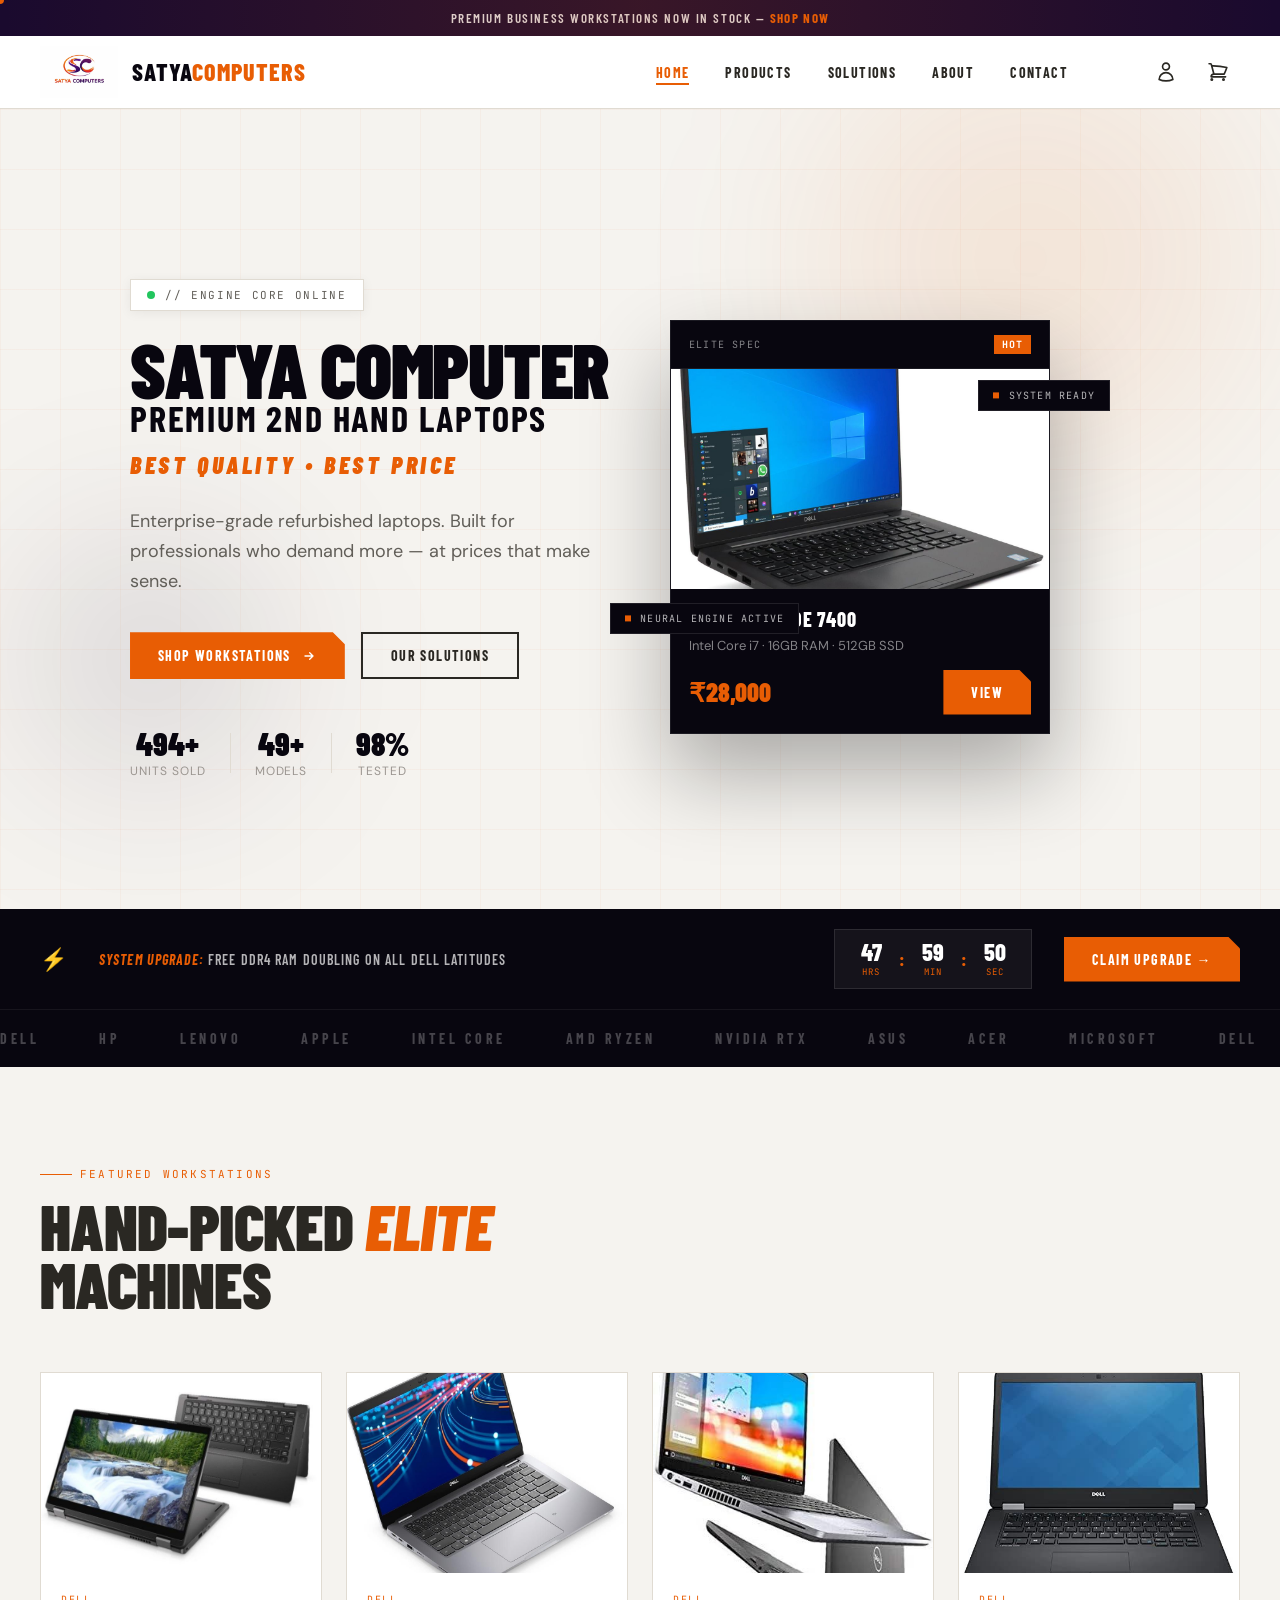
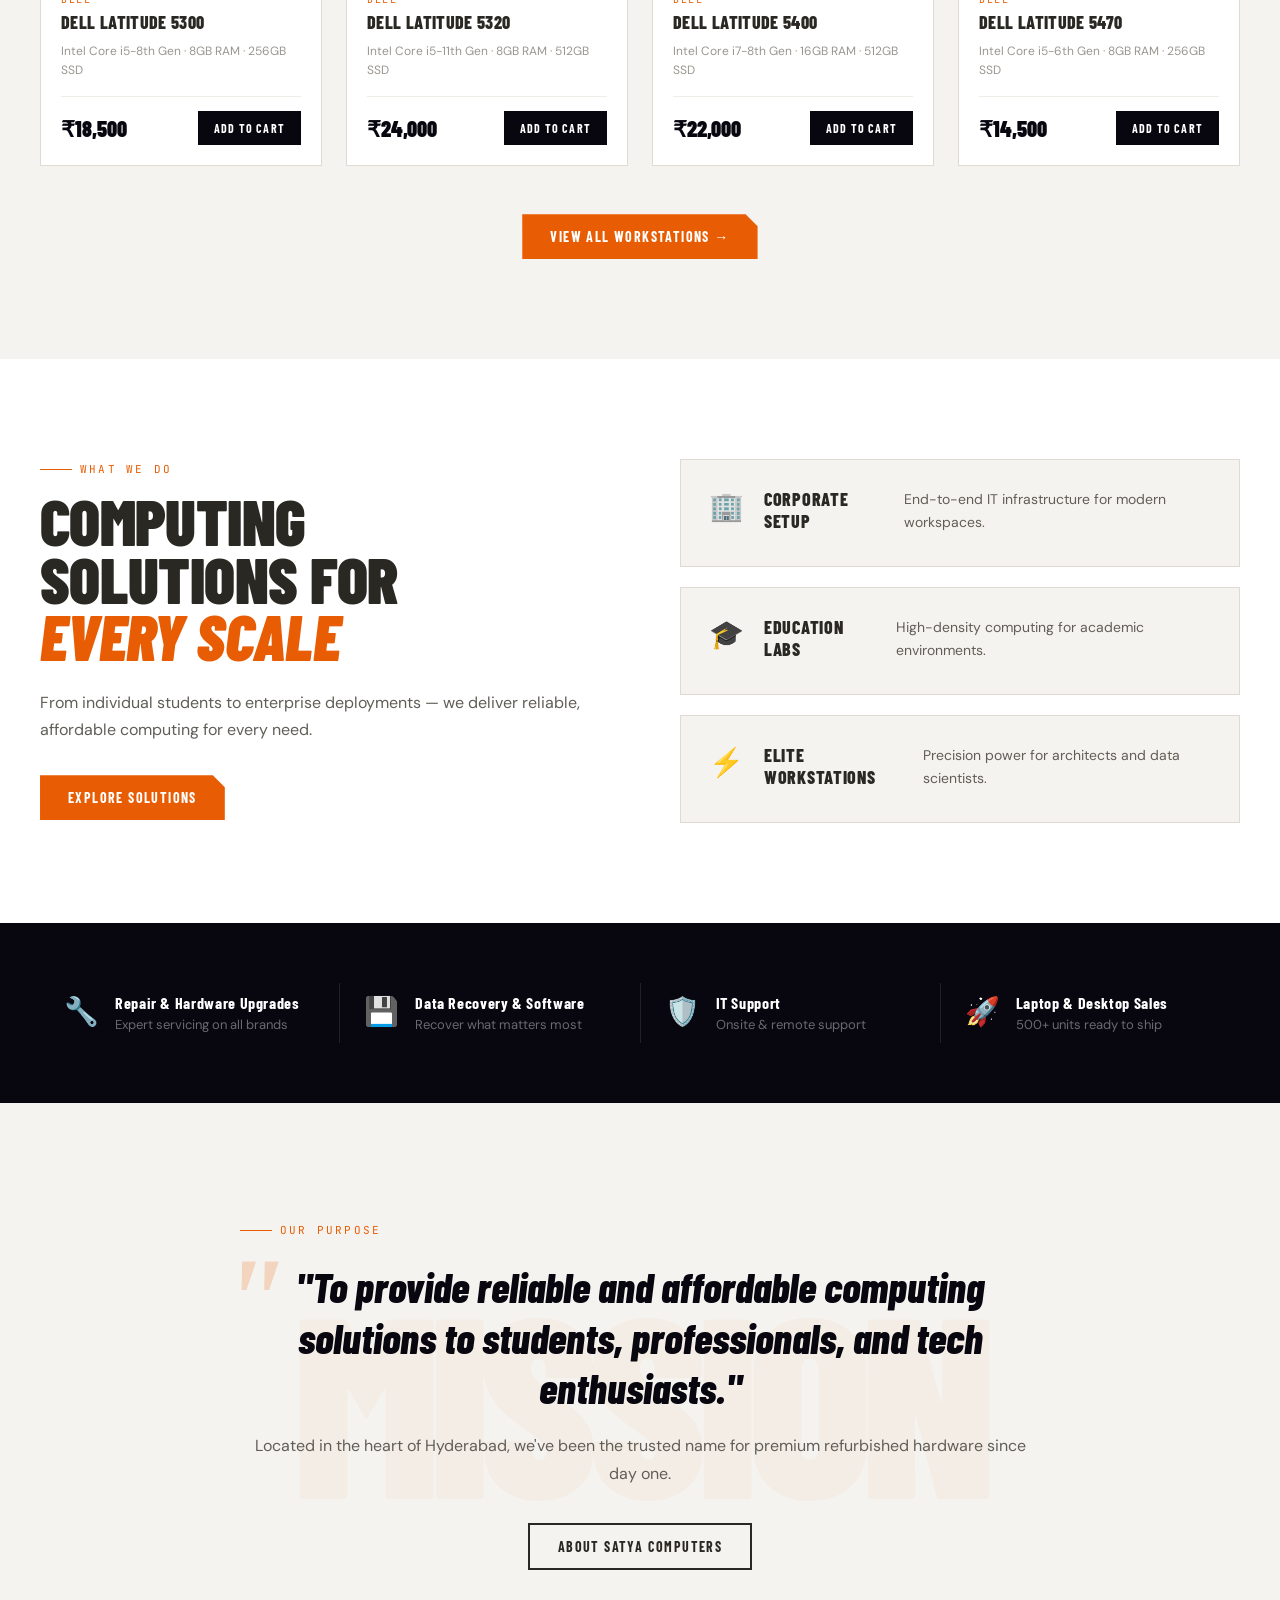
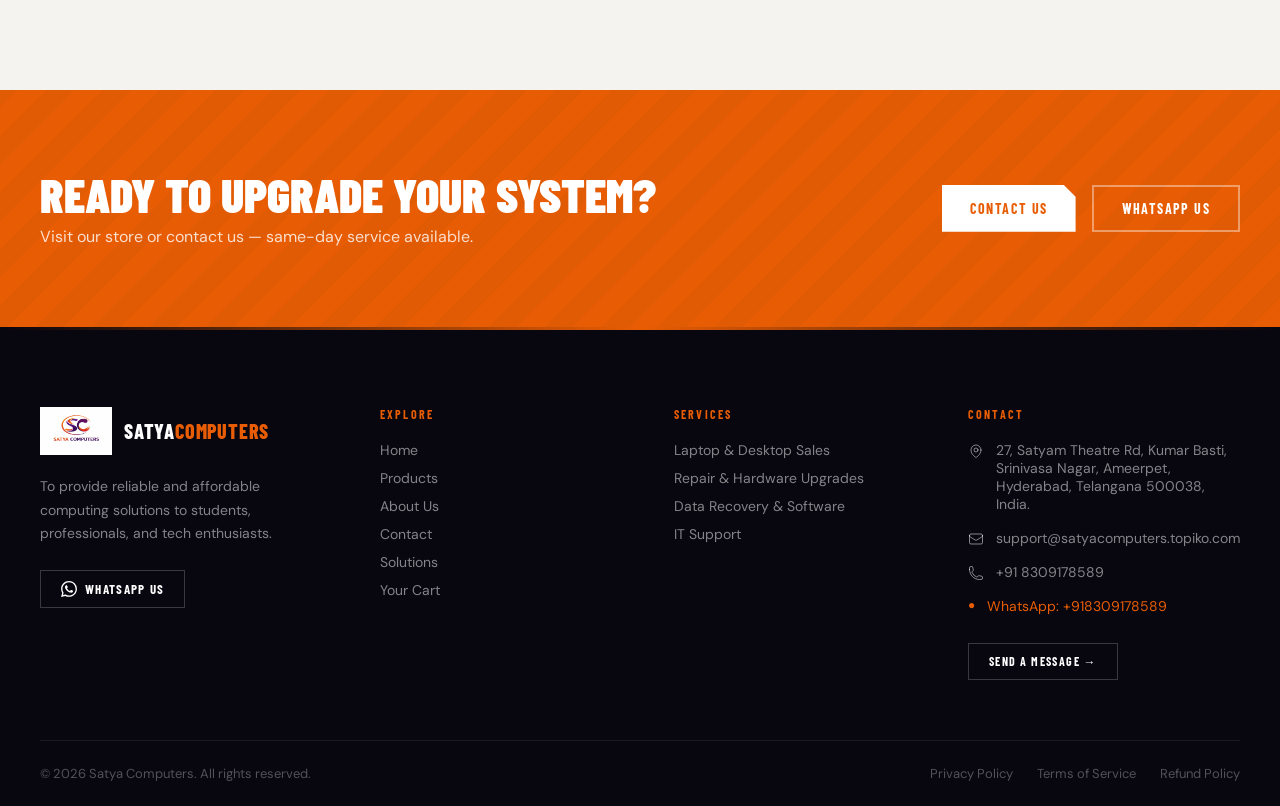
==== index.html @ d4e20ae6 "first commit" ====
<!DOCTYPE html>
<html lang="en">

<head>
  <meta charset="UTF-8" />
  <meta name="viewport" content="width=device-width, initial-scale=1.0" />
  <title>Satya Computer — Premium 2nd Hand Laptops</title>
  <meta name="description"
    content="Satya Computers — Premium refurbished laptops & workstations in Hyderabad. Dell, HP, Lenovo, MacBook at unbeatable prices." />
  <link rel="stylesheet" href="style.css" />
  <link rel="stylesheet" href="home.css" />
</head>

<body>
  <!-- Custom Cursor -->
  <div class="cursor-dot" id="cursorDot"></div>
  <div class="cursor-ring" id="cursorRing"></div>

  <!-- Progress Bar -->
  <div class="progress-bar" id="progressBar"></div>

  <!-- Announcement Bar -->
  <div class="announcement-bar">
    <p>PREMIUM BUSINESS WORKSTATIONS NOW IN STOCK — <a href="products.html">SHOP NOW</a></p>
  </div>

  <!-- Header -->
  <header class="site-header" id="siteHeader">
    <div class="header-inner">
      <a href="index.html" class="site-logo">
        <img src="images/logo.jpg" alt="Satya Computers Logo" />
        <div class="logo-text"><span>SATYA</span><span>COMPUTERS</span></div>
      </a>
      <nav class="site-nav" id="siteNav">
        <a href="index.html" class="nav-link active">Home</a>
        <a href="products.html" class="nav-link">Products</a>
        <a href="solutions.html" class="nav-link">Solutions</a>
        <a href="about.html" class="nav-link">About</a>
        <a href="contact.html" class="nav-link">Contact</a>
      </nav>
      <div class="header-actions">
        <button class="icon-btn" title="Account">
          <svg xmlns="http://www.w3.org/2000/svg" fill="none" viewBox="0 0 24 24" stroke="currentColor">
            <path stroke-linecap="round" stroke-linejoin="round"
              d="M15.75 6a3.75 3.75 0 11-7.5 0 3.75 3.75 0 017.5 0zM4.501 20.118a7.5 7.5 0 0114.998 0A17.933 17.933 0 0112 21.75c-2.676 0-5.216-.584-7.499-1.632z" />
          </svg>
        </button>
        <a href="cart.html" class="icon-btn" title="Cart">
          <svg xmlns="http://www.w3.org/2000/svg" fill="none" viewBox="0 0 24 24" stroke="currentColor">
            <path stroke-linecap="round" stroke-linejoin="round"
              d="M2.25 3h1.386c.51 0 .955.343 1.087.835l.383 1.437M7.5 14.25a3 3 0 00-3 3h15.75m-12.75-3h11.218c1.121-2.3 2.1-4.684 2.924-7.138a60.114 60.114 0 00-16.536-1.84M7.5 14.25L5.106 5.272M6 20.25a.75.75 0 11-1.5 0 .75.75 0 011.5 0zm12.75 0a.75.75 0 11-1.5 0 .75.75 0 011.5 0z" />
          </svg>
          <span class="cart-count" id="cartCount">0</span>
        </a>
        <button class="menu-toggle" id="menuToggle" aria-label="Menu">
          <span></span><span></span><span></span>
        </button>
      </div>
    </div>
  </header>

  <!-- HERO SECTION -->
  <section class="hero" id="hero">
    <div class="hero-bg">
      <div class="hero-grid-lines"></div>
      <div class="hero-orb orb-1"></div>
      <div class="hero-orb orb-2"></div>
    </div>
    <div class="hero-inner">
      <div class="hero-left">
        <div class="hero-badge reveal">
          <span class="badge-dot"></span>
          <span>// ENGINE CORE ONLINE</span>
        </div>
        <h1 class="hero-title reveal d1">
          <span class="line-1" style="font-size: clamp(40px, 6vw, 84px);">SATYA COMPUTER</span>
          <span class="line-2"
            style="font-size: clamp(20px, 3vw, 36px); letter-spacing: 0.05em; display: block; margin-top: 0px; font-weight: 700;">PREMIUM
            2ND HAND LAPTOPS</span>
          <div class="hero-title-sub reveal d2" style="margin-top: 20px;">
            <span class="orange-word" style="font-size: clamp(16px, 2vw, 24px); letter-spacing: 0.15em;">BEST QUALITY •
              BEST PRICE</span>
          </div>
        </h1>
        <p class="hero-desc reveal d3">Enterprise-grade refurbished laptops. Built for professionals who demand more —
          at prices that make sense.</p>
        <div class="hero-cta reveal d4">
          <a href="products.html" class="btn-primary"><span>SHOP WORKSTATIONS</span><svg
              xmlns="http://www.w3.org/2000/svg" width="16" height="16" fill="none" viewBox="0 0 24 24"
              stroke="currentColor">
              <path stroke-linecap="round" stroke-linejoin="round" stroke-width="2" d="M13 7l5 5m0 0l-5 5m5-5H6" />
            </svg></a>
          <a href="solutions.html" class="btn-outline">OUR SOLUTIONS</a>
        </div>
        <div class="hero-stats reveal d5">
          <div class="stat"><span class="stat-num" data-target="500" data-suffix="+">0+</span><span
              class="stat-label">Units Sold</span></div>
          <div class="stat-divider"></div>
          <div class="stat"><span class="stat-num" data-target="50" data-suffix="+">0+</span><span
              class="stat-label">Models</span></div>
          <div class="stat-divider"></div>
          <div class="stat"><span class="stat-num" data-target="100" data-suffix="%">0%</span><span
              class="stat-label">Tested</span></div>
        </div>
      </div>
      <div class="hero-right reveal-right d2">
        <div class="hero-card-container">
          <div class="hero-card">
            <div class="hero-card-header">
              <span class="card-badge">ELITE SPEC</span>
              <span class="card-hot">HOT</span>
            </div>
            <div class="hero-card-img">
              <img src="images/DELL LATITUDE 7400.jpg" alt="Dell Latitude 7400"
                onerror="this.src='images/laptop1.png'" />
            </div>
            <div class="hero-card-body">
              <h3>DELL LATITUDE 7400</h3>
              <p>Intel Core i7 · 16GB RAM · 512GB SSD</p>
              <div class="hero-card-price">
                <span class="price">₹28,000</span>
                <a href="products.html" class="btn-primary"><span>VIEW</span></a>
              </div>
            </div>
          </div>
          <!-- Floating tags -->
          <div class="float-tag ft-1">
            <span>■</span> NEURAL ENGINE ACTIVE
          </div>
          <div class="float-tag ft-2">
            <span>■</span> SYSTEM READY
          </div>
        </div>
      </div>
    </div>
    <!-- Countdown bar -->
    <div class="hero-countdown">
      <div class="hero-countdown-inner">
        <div class="countdown-icon">⚡</div>
        <div class="countdown-text"><strong>SYSTEM UPGRADE:</strong> FREE DDR4 RAM DOUBLING ON ALL DELL LATITUDES</div>
        <div class="countdown-timer" id="countdown">
          <div class="timer-unit"><span id="ch">47</span><small>HRS</small></div>
          <span class="timer-sep">:</span>
          <div class="timer-unit"><span id="cm">59</span><small>MIN</small></div>
          <span class="timer-sep">:</span>
          <div class="timer-unit"><span id="cs">51</span><small>SEC</small></div>
        </div>
        <a href="products.html" class="btn-primary"><span>CLAIM UPGRADE →</span></a>
      </div>
    </div>
  </section>

  <!-- BRANDS BAR -->
  <div class="brands-bar">
    <div class="brands-track">
      <span>DELL</span><span>HP</span><span>LENOVO</span><span>APPLE</span><span>INTEL CORE</span><span>AMD
        RYZEN</span><span>NVIDIA RTX</span><span>ASUS</span><span>ACER</span><span>MICROSOFT</span>
      <!-- duplicate for infinite scroll -->
      <span>DELL</span><span>HP</span><span>LENOVO</span><span>APPLE</span><span>INTEL CORE</span><span>AMD
        RYZEN</span><span>NVIDIA RTX</span><span>ASUS</span><span>ACER</span><span>MICROSOFT</span>
    </div>
  </div>

  <!-- FEATURED PRODUCTS -->
  <section class="featured-products" id="products">
    <div class="section-inner">
      <div class="section-header reveal">
        <div class="page-hero-overline">Featured Workstations</div>
        <h2 class="section-title">HAND-PICKED <span>ELITE</span><br>MACHINES</h2>
      </div>
      <div class="products-grid" id="featuredGrid">
        <!-- JS populated -->
      </div>
      <div class="section-cta reveal">
        <a href="products.html" class="btn-primary"><span>VIEW ALL WORKSTATIONS →</span></a>
      </div>
    </div>
  </section>

  <!-- SOLUTIONS TEASER -->
  <section class="solutions-teaser">
    <div class="solutions-teaser-inner">
      <div class="sol-left reveal-left">
        <div class="page-hero-overline">What We Do</div>
        <h2 class="section-title">COMPUTING<br>SOLUTIONS FOR<br><span>EVERY SCALE</span></h2>
        <p style="font-size:16px;color:var(--gray-600);line-height:1.7;margin:24px 0 32px;">From individual students to
          enterprise deployments — we deliver reliable, affordable computing for every need.</p>
        <a href="solutions.html" class="btn-primary"><span>EXPLORE SOLUTIONS</span></a>
      </div>
      <div class="sol-right">
        <div class="sol-card reveal d1">
          <div class="sol-card-icon">🏢</div>
          <h3>CORPORATE SETUP</h3>
          <p>End-to-end IT infrastructure for modern workspaces.</p>
        </div>
        <div class="sol-card reveal d2">
          <div class="sol-card-icon">🎓</div>
          <h3>EDUCATION LABS</h3>
          <p>High-density computing for academic environments.</p>
        </div>
        <div class="sol-card reveal d3">
          <div class="sol-card-icon">⚡</div>
          <h3>ELITE WORKSTATIONS</h3>
          <p>Precision power for architects and data scientists.</p>
        </div>
      </div>
    </div>
  </section>

  <!-- SERVICES STRIP -->
  <section class="services-strip">
    <div class="services-strip-inner">
      <div class="service-item reveal d1">
        <div class="service-icon">🔧</div>
        <div>
          <h4>Repair & Hardware Upgrades</h4>
          <p>Expert servicing on all brands</p>
        </div>
      </div>
      <div class="service-divider"></div>
      <div class="service-item reveal d2">
        <div class="service-icon">💾</div>
        <div>
          <h4>Data Recovery & Software</h4>
          <p>Recover what matters most</p>
        </div>
      </div>
      <div class="service-divider"></div>
      <div class="service-item reveal d3">
        <div class="service-icon">🛡️</div>
        <div>
          <h4>IT Support</h4>
          <p>Onsite & remote support</p>
        </div>
      </div>
      <div class="service-divider"></div>
      <div class="service-item reveal d4">
        <div class="service-icon">🚀</div>
        <div>
          <h4>Laptop & Desktop Sales</h4>
          <p>500+ units ready to ship</p>
        </div>
      </div>
    </div>
  </section>

  <!-- MISSION SECTION -->
  <section class="mission-section" id="mission">
    <div class="mission-inner">
      <div class="mission-bg-text">MISSION</div>
      <div class="mission-content reveal">
        <div class="page-hero-overline">Our Purpose</div>
        <blockquote class="mission-quote">
          "To provide reliable and affordable computing solutions to students, professionals, and tech enthusiasts."
        </blockquote>
        <p class="mission-sub">Located in the heart of Hyderabad, we've been the trusted name for premium refurbished
          hardware since day one.</p>
        <a href="about.html" class="btn-outline">ABOUT SATYA COMPUTERS</a>
      </div>
    </div>
  </section>

  <!-- CONTACT STRIP -->
  <section class="contact-strip">
    <div class="contact-strip-inner">
      <div class="reveal">
        <h3>READY TO UPGRADE YOUR SYSTEM?</h3>
        <p>Visit our store or contact us — same-day service available.</p>
      </div>
      <div class="contact-buttons reveal d2">
        <a href="contact.html" class="btn-primary"><span>CONTACT US</span></a>
        <a href="https://wa.me/918309178589" target="_blank" class="btn-white-outline">WHATSAPP US</a>
      </div>
    </div>
  </section>

  <!-- FOOTER -->
  <footer class="site-footer">
    <div class="footer-grid">
      <div class="footer-brand">
        <div class="footer-logo">
          <img src="images/logo.jpg" alt="Satya Computers" />
          <div class="footer-logo-text"><span>SATYA</span><span>COMPUTERS</span></div>
        </div>
        <p class="footer-tagline">To provide reliable and affordable computing solutions to students, professionals, and
          tech enthusiasts.</p>
        <a href="https://wa.me/918309178589" target="_blank" class="footer-whatsapp">
          <svg viewBox="0 0 24 24" fill="currentColor">
            <path
              d="M17.472 14.382c-.297-.149-1.758-.867-2.03-.967-.273-.099-.471-.148-.67.15-.197.297-.767.966-.94 1.164-.173.199-.347.223-.644.075-.297-.15-1.255-.463-2.39-1.475-.883-.788-1.48-1.761-1.653-2.059-.173-.297-.018-.458.13-.606.134-.133.298-.347.446-.52.149-.174.198-.298.298-.497.099-.198.05-.371-.025-.52-.075-.149-.669-1.612-.916-2.207-.242-.579-.487-.5-.669-.51-.173-.008-.371-.01-.570-.01-.198 0-.52.074-.792.372-.272.297-1.04 1.016-1.04 2.479 0 1.462 1.065 2.875 1.213 3.074.149.198 2.096 3.2 5.077 4.487.709.306 1.262.489 1.694.625.712.227 1.36.195 1.871.118.571-.085 1.758-.719 2.006-1.413.248-.694.248-1.289.173-1.413-.074-.124-.272-.198-.57-.347m-5.421 7.403h-.004a9.87 9.87 0 01-5.031-1.378l-.361-.214-3.741.982.998-3.648-.235-.374a9.86 9.86 0 01-1.51-5.26c.001-5.45 4.436-9.884 9.888-9.884 2.64 0 5.122 1.03 6.988 2.898a9.825 9.825 0 012.893 6.994c-.003 5.45-4.437 9.884-9.885 9.884m8.413-18.297A11.815 11.815 0 0012.05 0C5.495 0 .16 5.335.157 11.892c0 2.096.547 4.142 1.588 5.945L.057 24l6.305-1.654a11.882 11.882 0 005.683 1.448h.005c6.554 0 11.89-5.335 11.893-11.893a11.821 11.821 0 00-3.48-8.413z" />
          </svg>
          WHATSAPP US
        </a>
      </div>
      <div class="footer-col">
        <h4>Explore</h4>
        <ul>
          <li><a href="index.html">Home</a></li>
          <li><a href="products.html">Products</a></li>
          <li><a href="about.html">About Us</a></li>
          <li><a href="contact.html">Contact</a></li>
          <li><a href="solutions.html">Solutions</a></li>
          <li><a href="cart.html">Your Cart</a></li>
        </ul>
      </div>
      <div class="footer-col">
        <h4>Services</h4>
        <ul>
          <li><a href="products.html">Laptop & Desktop Sales</a></li>
          <li><a href="contact.html">Repair & Hardware Upgrades</a></li>
          <li><a href="contact.html">Data Recovery & Software</a></li>
          <li><a href="contact.html">IT Support</a></li>
        </ul>
      </div>
      <div class="footer-col">
        <h4>Contact</h4>
        <div class="footer-contact-item">
          <svg xmlns="http://www.w3.org/2000/svg" fill="none" viewBox="0 0 24 24" stroke="currentColor">
            <path stroke-linecap="round" stroke-linejoin="round" stroke-width="1.5"
              d="M15 10.5a3 3 0 11-6 0 3 3 0 016 0z" />
            <path stroke-linecap="round" stroke-linejoin="round" stroke-width="1.5"
              d="M19.5 10.5c0 7.142-7.5 11.25-7.5 11.25S4.5 17.642 4.5 10.5a7.5 7.5 0 0115 0z" />
          </svg>
          <span>27, Satyam Theatre Rd, Kumar Basti, Srinivasa Nagar, Ameerpet, Hyderabad, Telangana 500038,
            India.</span>
        </div>
        <div class="footer-contact-item">
          <svg xmlns="http://www.w3.org/2000/svg" fill="none" viewBox="0 0 24 24" stroke="currentColor">
            <path stroke-linecap="round" stroke-linejoin="round" stroke-width="1.5"
              d="M21.75 6.75v10.5a2.25 2.25 0 01-2.25 2.25h-15a2.25 2.25 0 01-2.25-2.25V6.75m19.5 0A2.25 2.25 0 0019.5 4.5h-15a2.25 2.25 0 00-2.25 2.25m19.5 0v.243a2.25 2.25 0 01-1.07 1.916l-7.5 4.615a2.25 2.25 0 01-2.36 0L3.32 8.91a2.25 2.25 0 01-1.07-1.916V6.75" />
          </svg>
          <a href="mailto:support@satyacomputers.topiko.com">support@satyacomputers.topiko.com</a>
        </div>
        <div class="footer-contact-item">
          <svg xmlns="http://www.w3.org/2000/svg" fill="none" viewBox="0 0 24 24" stroke="currentColor">
            <path stroke-linecap="round" stroke-linejoin="round" stroke-width="1.5"
              d="M2.25 6.75c0 8.284 6.716 15 15 15h2.25a2.25 2.25 0 002.25-2.25v-1.372c0-.516-.351-.966-.852-1.091l-4.423-1.106c-.44-.11-.902.055-1.173.417l-.97 1.293c-.282.376-.769.542-1.21.38a12.035 12.035 0 01-7.143-7.143c-.162-.441.004-.928.38-1.21l1.293-.97c.363-.271.527-.734.417-1.173L6.963 3.102a1.125 1.125 0 00-1.091-.852H4.5A2.25 2.25 0 002.25 4.5v2.25z" />
          </svg>
          <a href="tel:+918309178589">+91 8309178589</a>
        </div>
        <div class="footer-contact-item">
          <span style="color:var(--orange);font-size:12px;">●</span>
          <a href="https://wa.me/918309178589" target="_blank" class="footer-whatsapp-link">WhatsApp: +918309178589</a>
        </div>
        <a href="contact.html" class="footer-msg-btn">SEND A MESSAGE →</a>
      </div>
    </div>
    <div class="footer-bottom">
      <p>© 2026 Satya Computers. All rights reserved.</p>
      <div class="footer-bottom-links">
        <a href="#">Privacy Policy</a>
        <a href="#">Terms of Service</a>
        <a href="#">Refund Policy</a>
      </div>
    </div>
  </footer>

  <div class="toast" id="toast"></div>

  <script src="main.js"></script>
  <script src="home.js"></script>
</body>

</html>
---- style.css ----
/* ============================================================
   SATYA COMPUTERS — Global Design System
   ============================================================ */

@import url('https://fonts.googleapis.com/css2?family=Barlow+Condensed:ital,wght@0,400;0,600;0,700;0,800;0,900;1,700;1,800;1,900&family=DM+Sans:wght@300;400;500;600&family=JetBrains+Mono:wght@400;500&display=swap');

/* ── Variables ─────────────────────────────────────────────── */
:root {
  --orange: #E85D04;
  --orange-light: #FF6B1A;
  --orange-dark: #C44B00;
  --purple-deep: #1a0a2e;
  --purple-mid: #2d1b4e;
  --navy: #0f0a1e;
  --black: #08060f;
  --white: #FFFFFF;
  --off-white: #F5F3EF;
  --gray-100: #f0ede8;
  --gray-200: #e0dbd2;
  --gray-400: #9a9590;
  --gray-600: #615e58;
  --gray-800: #2a2823;
  --font-display: 'Barlow Condensed', sans-serif;
  --font-body: 'DM Sans', sans-serif;
  --font-mono: 'JetBrains Mono', monospace;
  --transition: 0.3s cubic-bezier(0.4, 0, 0.2, 1);
  --shadow-orange: 0 0 30px rgba(232, 93, 4, 0.3);
  --shadow-card: 0 8px 40px rgba(0, 0, 0, 0.12);
  --radius: 2px;
}

/* ── Reset ─────────────────────────────────────────────────── */
*, *::before, *::after { box-sizing: border-box; margin: 0; padding: 0; }
html { scroll-behavior: smooth; }
body {
  font-family: var(--font-body);
  background: var(--off-white);
  color: var(--gray-800);
  overflow-x: hidden;
  cursor: none;
}
a { text-decoration: none; color: inherit; }
img { display: block; max-width: 100%; }
ul { list-style: none; }

/* ── Custom Cursor ─────────────────────────────────────────── */
.cursor-dot {
  width: 8px; height: 8px;
  background: var(--orange);
  border-radius: 50%;
  position: fixed; top: 0; left: 0;
  pointer-events: none; z-index: 99999;
  transform: translate(-50%, -50%);
  transition: transform 0.1s ease;
}
.cursor-ring {
  width: 36px; height: 36px;
  border: 2px solid var(--orange);
  border-radius: 50%;
  position: fixed; top: 0; left: 0;
  pointer-events: none; z-index: 99998;
  transform: translate(-50%, -50%);
  transition: transform 0.15s ease, width 0.2s ease, height 0.2s ease, opacity 0.2s ease;
  opacity: 0.6;
}
body:hover .cursor-dot { opacity: 1; }
.cursor-ring.hovered { width: 56px; height: 56px; opacity: 0.3; }

/* ── Announcement Bar ──────────────────────────────────────── */
.announcement-bar {
  background: var(--purple-deep);
  padding: 10px 0;
  text-align: center;
  position: relative;
  overflow: hidden;
  z-index: 1000;
}
.announcement-bar::before {
  content: '';
  position: absolute; inset: 0;
  background: linear-gradient(90deg, transparent, rgba(232,93,4,0.15), transparent);
  animation: shimmer-bar 3s infinite;
}
@keyframes shimmer-bar {
  0% { transform: translateX(-100%); }
  100% { transform: translateX(100%); }
}
.announcement-bar p {
  font-family: var(--font-display);
  font-size: 13px;
  font-weight: 600;
  letter-spacing: 0.12em;
  color: rgba(255,255,255,0.85);
  text-transform: uppercase;
}
.announcement-bar a {
  color: var(--orange);
  font-weight: 700;
  letter-spacing: 0.1em;
  transition: var(--transition);
}
.announcement-bar a:hover { color: var(--orange-light); text-shadow: 0 0 12px rgba(232,93,4,0.6); }

/* ── Header / Navbar ───────────────────────────────────────── */
.site-header {
  background: var(--white);
  border-bottom: 1px solid var(--gray-200);
  position: sticky;
  top: 0;
  z-index: 900;
  transition: box-shadow var(--transition);
}
.site-header.scrolled {
  box-shadow: 0 4px 24px rgba(0,0,0,0.10);
}
.header-inner {
  max-width: 1400px;
  margin: 0 auto;
  padding: 0 40px;
  height: 72px;
  display: flex;
  align-items: center;
  gap: 40px;
}
.site-logo {
  display: flex;
  align-items: center;
  gap: 14px;
  flex-shrink: 0;
  transition: var(--transition);
}
.site-logo:hover { transform: scale(1.03); }
.site-logo img {
  height: 52px;
  width: auto;
  object-fit: contain;
}
.logo-text {
  font-family: var(--font-display);
  font-size: 24px;
  font-weight: 800;
  letter-spacing: 0.04em;
  line-height: 1;
}
.logo-text span:first-child { color: var(--black); }
.logo-text span:last-child { color: var(--orange); }

.site-nav {
  display: flex;
  align-items: center;
  gap: 4px;
  margin-left: auto;
}
.nav-link {
  font-family: var(--font-display);
  font-size: 14px;
  font-weight: 700;
  letter-spacing: 0.1em;
  text-transform: uppercase;
  color: var(--gray-800);
  padding: 8px 16px;
  border-radius: var(--radius);
  position: relative;
  transition: var(--transition);
}
.nav-link::after {
  content: '';
  position: absolute;
  bottom: 4px; left: 16px; right: 16px;
  height: 2px;
  background: var(--orange);
  transform: scaleX(0);
  transform-origin: left;
  transition: transform var(--transition);
}
.nav-link:hover { color: var(--black); }
.nav-link:hover::after,
.nav-link.active::after { transform: scaleX(1); }
.nav-link.active { color: var(--orange); }

.header-actions {
  display: flex;
  align-items: center;
  gap: 8px;
  margin-left: 20px;
}
.icon-btn {
  width: 44px; height: 44px;
  display: flex; align-items: center; justify-content: center;
  border: none; background: transparent;
  border-radius: var(--radius);
  cursor: pointer;
  color: var(--gray-800);
  transition: var(--transition);
  position: relative;
}
.icon-btn:hover { background: var(--gray-100); color: var(--orange); }
.icon-btn svg { width: 22px; height: 22px; stroke-width: 1.8; }
.cart-count {
  position: absolute;
  top: 6px; right: 6px;
  width: 18px; height: 18px;
  background: var(--orange);
  color: var(--white);
  border-radius: 50%;
  font-size: 10px;
  font-weight: 700;
  display: flex; align-items: center; justify-content: center;
  transform: scale(0);
  transition: transform 0.2s cubic-bezier(0.34, 1.56, 0.64, 1);
}
.cart-count.visible { transform: scale(1); }

/* Mobile menu toggle */
.menu-toggle {
  display: none;
  flex-direction: column;
  gap: 5px;
  background: none; border: none; cursor: pointer;
  padding: 8px;
}
.menu-toggle span {
  display: block; width: 24px; height: 2px;
  background: var(--gray-800);
  transition: var(--transition);
}
.menu-toggle.open span:nth-child(1) { transform: rotate(45deg) translate(5px, 5px); }
.menu-toggle.open span:nth-child(2) { opacity: 0; }
.menu-toggle.open span:nth-child(3) { transform: rotate(-45deg) translate(5px, -5px); }

/* ── Page Hero (shared) ────────────────────────────────────── */
.page-hero {
  padding: 80px 40px 60px;
  max-width: 1400px;
  margin: 0 auto;
  position: relative;
}
.page-hero-overline {
  font-family: var(--font-mono);
  font-size: 11px;
  letter-spacing: 0.2em;
  text-transform: uppercase;
  color: var(--orange);
  margin-bottom: 16px;
  display: flex;
  align-items: center;
  gap: 8px;
}
.page-hero-overline::before {
  content: '';
  width: 32px; height: 1px; background: var(--orange);
}
.page-hero-title {
  font-family: var(--font-display);
  font-size: clamp(60px, 8vw, 110px);
  font-weight: 900;
  line-height: 0.9;
  text-transform: uppercase;
  letter-spacing: -0.01em;
  margin-bottom: 24px;
}
.page-hero-title span { color: var(--orange); font-style: italic; }
.page-hero-line {
  width: 80px; height: 3px;
  background: linear-gradient(90deg, var(--orange), transparent);
  margin-bottom: 32px;
}
.page-hero-desc {
  font-size: 17px;
  line-height: 1.7;
  color: var(--gray-600);
  max-width: 600px;
}

/* ── Section Divider ───────────────────────────────────────── */
.section-divider {
  width: 100%; height: 1px;
  background: linear-gradient(90deg, transparent, var(--gray-200), transparent);
  margin: 0;
}

/* ── Orange CTA Button ─────────────────────────────────────── */
.btn-primary {
  display: inline-flex;
  align-items: center;
  gap: 10px;
  background: var(--orange);
  color: var(--white);
  font-family: var(--font-display);
  font-size: 14px;
  font-weight: 700;
  letter-spacing: 0.1em;
  text-transform: uppercase;
  padding: 14px 28px;
  border: none;
  cursor: pointer;
  transition: var(--transition);
  clip-path: polygon(0 0, calc(100% - 12px) 0, 100% 12px, 100% 100%, 0 100%);
  position: relative;
  overflow: hidden;
}
.btn-primary::before {
  content: '';
  position: absolute; inset: 0;
  background: var(--orange-light);
  transform: translateX(-100%);
  transition: transform var(--transition);
}
.btn-primary:hover::before { transform: translateX(0); }
.btn-primary span, .btn-primary svg { position: relative; z-index: 1; }

.btn-outline {
  display: inline-flex;
  align-items: center;
  gap: 10px;
  background: transparent;
  color: var(--gray-800);
  font-family: var(--font-display);
  font-size: 14px;
  font-weight: 700;
  letter-spacing: 0.1em;
  text-transform: uppercase;
  padding: 13px 28px;
  border: 2px solid var(--gray-800);
  cursor: pointer;
  transition: var(--transition);
}
.btn-outline:hover { background: var(--gray-800); color: var(--white); }

.btn-white-outline {
  display: inline-flex;
  align-items: center;
  gap: 10px;
  background: transparent;
  color: var(--white);
  font-family: var(--font-display);
  font-size: 14px;
  font-weight: 700;
  letter-spacing: 0.1em;
  text-transform: uppercase;
  padding: 13px 28px;
  border: 2px solid rgba(255,255,255,0.4);
  cursor: pointer;
  transition: var(--transition);
}
.btn-white-outline:hover { border-color: var(--white); background: rgba(255,255,255,0.1); }

/* ── Footer ────────────────────────────────────────────────── */
.site-footer {
  background: var(--black);
  padding: 80px 40px 0;
  color: rgba(255,255,255,0.6);
  position: relative;
  overflow: hidden;
}
.site-footer::before {
  content: '';
  position: absolute;
  top: 0; left: 0; right: 0;
  height: 3px;
  background: linear-gradient(90deg, transparent, var(--orange), transparent);
}
.footer-grid {
  max-width: 1400px;
  margin: 0 auto;
  display: grid;
  grid-template-columns: 280px 1fr 1fr 1fr;
  gap: 60px;
  padding-bottom: 60px;
  border-bottom: 1px solid rgba(255,255,255,0.08);
}
.footer-brand {}
.footer-logo {
  display: flex;
  align-items: center;
  gap: 12px;
  margin-bottom: 20px;
}
.footer-logo img { height: 48px; width: auto; }
.footer-logo-text {
  font-family: var(--font-display);
  font-size: 20px;
  font-weight: 800;
  letter-spacing: 0.04em;
}
.footer-logo-text span:first-child { color: var(--white); }
.footer-logo-text span:last-child { color: var(--orange); }
.footer-tagline {
  font-size: 14px;
  line-height: 1.7;
  margin-bottom: 24px;
  color: rgba(255,255,255,0.5);
}
.footer-whatsapp {
  display: inline-flex;
  align-items: center;
  gap: 8px;
  border: 1px solid rgba(255,255,255,0.2);
  padding: 10px 20px;
  font-family: var(--font-display);
  font-size: 13px;
  font-weight: 700;
  letter-spacing: 0.1em;
  text-transform: uppercase;
  color: var(--white);
  transition: var(--transition);
}
.footer-whatsapp:hover { border-color: #25D366; color: #25D366; }
.footer-whatsapp svg { width: 16px; height: 16px; }

.footer-col h4 {
  font-family: var(--font-display);
  font-size: 12px;
  font-weight: 700;
  letter-spacing: 0.18em;
  text-transform: uppercase;
  color: var(--orange);
  margin-bottom: 20px;
}
.footer-col ul { display: flex; flex-direction: column; gap: 10px; }
.footer-col ul li a {
  font-size: 14px;
  color: rgba(255,255,255,0.5);
  transition: var(--transition);
  display: flex;
  align-items: center;
  gap: 6px;
}
.footer-col ul li a:hover { color: var(--white); padding-left: 6px; }

.footer-contact-item {
  display: flex;
  gap: 12px;
  align-items: flex-start;
  margin-bottom: 16px;
  font-size: 14px;
  color: rgba(255,255,255,0.5);
}
.footer-contact-item svg { width: 16px; height: 16px; flex-shrink: 0; margin-top: 2px; }
.footer-contact-item a { color: rgba(255,255,255,0.5); transition: var(--transition); }
.footer-contact-item a:hover { color: var(--orange); }
.footer-whatsapp-link { color: var(--orange) !important; font-size: 14px; }

.footer-msg-btn {
  display: inline-flex;
  align-items: center;
  gap: 8px;
  border: 1px solid rgba(255,255,255,0.2);
  padding: 10px 20px;
  font-family: var(--font-display);
  font-size: 12px;
  font-weight: 700;
  letter-spacing: 0.12em;
  text-transform: uppercase;
  color: var(--white);
  margin-top: 12px;
  transition: var(--transition);
  cursor: pointer;
  background: none;
}
.footer-msg-btn:hover { border-color: var(--orange); color: var(--orange); }

.footer-bottom {
  max-width: 1400px;
  margin: 0 auto;
  padding: 24px 0;
  display: flex;
  align-items: center;
  justify-content: space-between;
  flex-wrap: wrap;
  gap: 16px;
}
.footer-bottom p {
  font-size: 13px;
  color: rgba(255,255,255,0.3);
}
.footer-bottom-links {
  display: flex;
  gap: 24px;
}
.footer-bottom-links a {
  font-size: 13px;
  color: rgba(255,255,255,0.3);
  transition: var(--transition);
}
.footer-bottom-links a:hover { color: rgba(255,255,255,0.6); }

/* ── Scroll Reveal & Animations ────────────────────────────── */
.reveal {
  opacity: 0;
  transform: translateY(40px);
  transition: opacity 0.7s ease, transform 0.7s ease;
}
.reveal.visible {
  opacity: 1;
  transform: translateY(0);
}
.reveal-left {
  opacity: 0;
  transform: translateX(-40px);
  transition: opacity 0.7s ease, transform 0.7s ease;
}
.reveal-left.visible { opacity: 1; transform: translateX(0); }
.reveal-right {
  opacity: 0;
  transform: translateX(40px);
  transition: opacity 0.7s ease, transform 0.7s ease;
}
.reveal-right.visible { opacity: 1; transform: translateX(0); }
.reveal-scale {
  opacity: 0;
  transform: scale(0.9);
  transition: opacity 0.6s ease, transform 0.6s ease;
}
.reveal-scale.visible { opacity: 1; transform: scale(1); }

/* Stagger delays */
.d1 { transition-delay: 0.1s; }
.d2 { transition-delay: 0.2s; }
.d3 { transition-delay: 0.3s; }
.d4 { transition-delay: 0.4s; }
.d5 { transition-delay: 0.5s; }

/* ── Toast Notification ────────────────────────────────────── */
.toast {
  position: fixed;
  bottom: 32px; right: 32px;
  background: var(--black);
  color: var(--white);
  padding: 16px 24px;
  font-family: var(--font-display);
  font-size: 14px;
  font-weight: 600;
  letter-spacing: 0.06em;
  border-left: 3px solid var(--orange);
  z-index: 9999;
  transform: translateY(100px);
  opacity: 0;
  transition: all 0.4s cubic-bezier(0.34, 1.56, 0.64, 1);
  max-width: 320px;
}
.toast.show { transform: translateY(0); opacity: 1; }

/* ── Progress Bar ──────────────────────────────────────────── */
.progress-bar {
  position: fixed;
  top: 0; left: 0;
  height: 2px;
  background: var(--orange);
  z-index: 99999;
  transition: width 0.1s linear;
  box-shadow: 0 0 8px var(--orange);
}

/* ── Responsive ────────────────────────────────────────────── */
@media (max-width: 1024px) {
  .footer-grid { grid-template-columns: 1fr 1fr; gap: 40px; }
  .header-inner { padding: 0 24px; gap: 20px; }
}
@media (max-width: 768px) {
  .site-nav {
    position: fixed;
    top: 0; right: -100%;
    width: 280px; height: 100vh;
    background: var(--white);
    flex-direction: column;
    align-items: flex-start;
    padding: 100px 32px 40px;
    gap: 4px;
    box-shadow: -10px 0 40px rgba(0,0,0,0.15);
    transition: right var(--transition);
    z-index: 800;
  }
  .site-nav.open { right: 0; }
  .nav-link { font-size: 18px; padding: 12px 0; width: 100%; }
  .nav-link::after { left: 0; right: 0; bottom: 8px; }
  .menu-toggle { display: flex; }
  .page-hero { padding: 48px 24px 40px; }
  .footer-grid { grid-template-columns: 1fr; gap: 32px; padding-bottom: 40px; }
  .footer-bottom { flex-direction: column; text-align: center; }
  .site-footer { padding: 60px 24px 0; }
  .logo-text { font-size: 20px; }
}
---- home.css ----
/* ============================================================
   HOME PAGE — Specific Styles
   ============================================================ */

/* ── HERO ───────────────────────────────────────────────────── */
.hero {
    min-height: 100vh;
    position: relative;
    overflow: hidden;
    background: var(--off-white);
    display: flex;
    flex-direction: column;
}

.hero-bg {
    position: absolute;
    inset: 0;
    pointer-events: none;
    z-index: 0;
}

.hero-grid-lines {
    position: absolute;
    inset: 0;
    background-image:
        linear-gradient(rgba(232, 93, 4, 0.04) 1px, transparent 1px),
        linear-gradient(90deg, rgba(232, 93, 4, 0.04) 1px, transparent 1px);
    background-size: 60px 60px;
    animation: grid-drift 20s linear infinite;
}

@keyframes grid-drift {
    0% {
        transform: translate(0, 0);
    }

    100% {
        transform: translate(60px, 60px);
    }
}

.hero-orb {
    position: absolute;
    border-radius: 50%;
    filter: blur(80px);
    animation: orb-float 8s ease-in-out infinite;
}

.orb-1 {
    width: 500px;
    height: 500px;
    background: radial-gradient(circle, rgba(232, 93, 4, 0.12), transparent);
    top: -100px;
    right: 0;
}

.orb-2 {
    width: 300px;
    height: 300px;
    background: radial-gradient(circle, rgba(26, 10, 46, 0.15), transparent);
    bottom: 200px;
    left: 0;
    animation-delay: -4s;
}

@keyframes orb-float {

    0%,
    100% {
        transform: translateY(0) scale(1);
    }

    50% {
        transform: translateY(-30px) scale(1.05);
    }
}

.hero-inner {
    max-width: 1400px;
    margin: 0 auto;
    padding: 80px 40px 40px;
    display: grid;
    grid-template-columns: 1fr 1fr;
    gap: 60px;
    align-items: center;
    flex: 1;
    position: relative;
    z-index: 1;
}

.hero-badge {
    display: inline-flex;
    align-items: center;
    gap: 10px;
    border: 1px solid var(--gray-200);
    padding: 8px 16px;
    font-family: var(--font-mono);
    font-size: 11px;
    letter-spacing: 0.15em;
    color: var(--gray-600);
    margin-bottom: 24px;
    background: var(--white);
    box-shadow: 0 2px 12px rgba(0, 0, 0, 0.06);
}

.badge-dot {
    width: 8px;
    height: 8px;
    background: #22c55e;
    border-radius: 50%;
    animation: pulse-green 2s infinite;
}

@keyframes pulse-green {

    0%,
    100% {
        box-shadow: 0 0 0 0 rgba(34, 197, 94, 0.4);
    }

    50% {
        box-shadow: 0 0 0 6px rgba(34, 197, 94, 0);
    }
}

.hero-title {
    font-family: var(--font-display);
    font-weight: 900;
    text-transform: uppercase;
    line-height: 0.88;
    margin-bottom: 32px;
}

.hero-title .line-1 {
    display: block;
    font-size: clamp(80px, 10vw, 130px);
    color: var(--black);
    letter-spacing: -0.02em;
}

.hero-title .line-2 {
    display: block;
    font-size: clamp(80px, 10vw, 130px);
    color: var(--black);
    letter-spacing: -0.02em;
}

.hero-title-sub {
    display: flex;
    align-items: center;
    gap: 12px;
    margin-top: 8px;
}

.hero-title-sub .dot-mark {
    font-size: 16px;
    color: var(--orange);
}

.hero-title-sub .orange-word {
    font-size: clamp(36px, 4.5vw, 56px);
    color: var(--orange);
    font-style: italic;
    letter-spacing: -0.01em;
}

.hero-desc {
    font-size: 18px;
    line-height: 1.65;
    color: var(--gray-600);
    max-width: 480px;
    margin-bottom: 36px;
}

.hero-cta {
    display: flex;
    gap: 16px;
    flex-wrap: wrap;
    margin-bottom: 48px;
}

.hero-stats {
    display: flex;
    align-items: center;
    gap: 24px;
}

.stat {
    text-align: center;
}

.stat-num {
    display: block;
    font-family: var(--font-display);
    font-size: 32px;
    font-weight: 900;
    color: var(--black);
    line-height: 1;
}

.stat-label {
    font-size: 12px;
    color: var(--gray-400);
    letter-spacing: 0.08em;
    text-transform: uppercase;
    margin-top: 4px;
    display: block;
}

.stat-divider {
    width: 1px;
    height: 40px;
    background: var(--gray-200);
}

/* Hero Card  */
.hero-card-container {
    position: relative;
    display: inline-block;
}

.hero-card {
    background: var(--black);
    color: var(--white);
    width: 380px;
    max-width: 100%;
    border: 1px solid rgba(255, 255, 255, 0.08);
    overflow: hidden;
    box-shadow: 0 40px 80px rgba(0, 0, 0, 0.3), 0 0 0 1px rgba(255, 255, 255, 0.05);
    animation: card-float 6s ease-in-out infinite;
}

@keyframes card-float {

    0%,
    100% {
        transform: translateY(0) rotate(-1deg);
    }

    50% {
        transform: translateY(-12px) rotate(0deg);
    }
}

.hero-card-header {
    display: flex;
    align-items: center;
    justify-content: space-between;
    padding: 14px 18px;
    border-bottom: 1px solid rgba(255, 255, 255, 0.08);
}

.card-badge {
    font-family: var(--font-mono);
    font-size: 10px;
    color: rgba(255, 255, 255, 0.5);
    letter-spacing: 0.12em;
}

.card-hot {
    background: var(--orange);
    color: var(--white);
    font-family: var(--font-mono);
    font-size: 10px;
    font-weight: 700;
    padding: 3px 8px;
    letter-spacing: 0.1em;
}

.hero-card-img {
    height: 220px;
    background: #111;
    overflow: hidden;
    display: flex;
    align-items: center;
    justify-content: center;
}

.hero-card-img img {
    width: 100%;
    height: 100%;
    object-fit: cover;
    transition: transform 0.5s ease;
}

.hero-card:hover .hero-card-img img {
    transform: scale(1.04);
}

.hero-card-body {
    padding: 18px;
}

.hero-card-body h3 {
    font-family: var(--font-display);
    font-size: 20px;
    font-weight: 800;
    letter-spacing: 0.04em;
    margin-bottom: 6px;
}

.hero-card-body p {
    font-size: 13px;
    color: rgba(255, 255, 255, 0.5);
    margin-bottom: 16px;
}

.hero-card-price {
    display: flex;
    align-items: center;
    justify-content: space-between;
}

.price {
    font-family: var(--font-display);
    font-size: 26px;
    font-weight: 900;
    color: var(--orange);
}

/* Floating tags */
.float-tag {
    position: absolute;
    background: var(--black);
    border: 1px solid rgba(255, 255, 255, 0.1);
    color: rgba(255, 255, 255, 0.7);
    font-family: var(--font-mono);
    font-size: 10px;
    letter-spacing: 0.12em;
    padding: 8px 14px;
    display: flex;
    align-items: center;
    gap: 8px;
    animation: tag-float 4s ease-in-out infinite;
    white-space: nowrap;
}

.float-tag span {
    color: var(--orange);
}

.ft-1 {
    bottom: 100px;
    left: -60px;
    animation-delay: -2s;
}

.ft-2 {
    top: 60px;
    right: -60px;
}

@keyframes tag-float {

    0%,
    100% {
        transform: translateY(0);
    }

    50% {
        transform: translateY(-8px);
    }
}

/* Countdown */
.hero-countdown {
    background: var(--black);
    margin-top: auto;
    position: relative;
    z-index: 1;
}

.hero-countdown-inner {
    max-width: 1400px;
    margin: 0 auto;
    padding: 20px 40px;
    display: flex;
    align-items: center;
    gap: 32px;
    flex-wrap: wrap;
}

.countdown-icon {
    font-size: 22px;
}

.countdown-text {
    font-family: var(--font-display);
    font-size: 14px;
    font-weight: 600;
    letter-spacing: 0.08em;
    color: rgba(255, 255, 255, 0.7);
    flex: 1;
}

.countdown-text strong {
    color: var(--orange);
    font-style: italic;
}

.countdown-timer {
    display: flex;
    align-items: center;
    gap: 4px;
    background: rgba(255, 255, 255, 0.05);
    padding: 10px 16px;
    border: 1px solid rgba(255, 255, 255, 0.1);
}

.timer-unit {
    text-align: center;
    min-width: 40px;
}

.timer-unit span {
    display: block;
    font-family: var(--font-display);
    font-size: 24px;
    font-weight: 800;
    color: var(--white);
    line-height: 1;
}

.timer-unit small {
    display: block;
    font-family: var(--font-mono);
    font-size: 9px;
    color: var(--orange);
    letter-spacing: 0.1em;
    margin-top: 2px;
}

.timer-sep {
    font-family: var(--font-display);
    font-size: 20px;
    font-weight: 700;
    color: var(--orange);
    margin: 0 4px;
}

/* ── Brands Bar ─────────────────────────────────────────────── */
.brands-bar {
    background: var(--black);
    border-top: 1px solid rgba(255, 255, 255, 0.06);
    overflow: hidden;
    padding: 20px 0;
}

.brands-track {
    display: flex;
    align-items: center;
    gap: 60px;
    white-space: nowrap;
    animation: brands-scroll 30s linear infinite;
}

.brands-track span {
    font-family: var(--font-display);
    font-size: 14px;
    font-weight: 700;
    letter-spacing: 0.25em;
    color: rgba(255, 255, 255, 0.25);
    text-transform: uppercase;
    flex-shrink: 0;
    transition: var(--transition);
    cursor: default;
}

.brands-track span:hover {
    color: var(--orange);
    text-shadow: 0 0 20px rgba(232, 93, 4, 0.5);
}

@keyframes brands-scroll {
    0% {
        transform: translateX(0);
    }

    100% {
        transform: translateX(-50%);
    }
}

/* ── Featured Products ──────────────────────────────────────── */
.featured-products {
    padding: 100px 0;
    background: var(--off-white);
}

.section-inner {
    max-width: 1400px;
    margin: 0 auto;
    padding: 0 40px;
}

.section-header {
    margin-bottom: 60px;
}

.section-title {
    font-family: var(--font-display);
    font-size: clamp(42px, 5vw, 72px);
    font-weight: 900;
    text-transform: uppercase;
    line-height: 0.9;
    letter-spacing: -0.01em;
    margin-top: 12px;
}

.section-title span {
    color: var(--orange);
    font-style: italic;
}

.products-grid {
    display: grid;
    grid-template-columns: repeat(auto-fill, minmax(260px, 1fr));
    gap: 24px;
    margin-bottom: 48px;
}

.product-card {
    background: var(--white);
    border: 1px solid var(--gray-200);
    overflow: hidden;
    transition: var(--transition);
    position: relative;
    cursor: pointer;
    opacity: 0;
    transform: translateY(30px);
    transition: opacity 0.5s ease, transform 0.5s ease, box-shadow 0.3s ease;
}

.product-card.visible {
    opacity: 1;
    transform: translateY(0);
}

.product-card:hover {
    box-shadow: 0 20px 60px rgba(0, 0, 0, 0.15);
    transform: translateY(-4px);
}

.product-card-badge {
    position: absolute;
    top: 12px;
    left: 12px;
    background: var(--orange);
    color: var(--white);
    font-family: var(--font-mono);
    font-size: 10px;
    font-weight: 700;
    padding: 4px 10px;
    letter-spacing: 0.1em;
    z-index: 2;
}

.product-card-img {
    height: 200px;
    background: var(--gray-100);
    overflow: hidden;
    position: relative;
    display: flex;
    align-items: center;
    justify-content: center;
}

.product-card-img img {
    width: 100%;
    height: 100%;
    object-fit: cover;
    transition: transform 0.5s ease;
}

.product-card:hover .product-card-img img {
    transform: scale(1.06);
}

.product-card-body {
    padding: 20px;
}

.product-card-brand {
    font-family: var(--font-mono);
    font-size: 10px;
    letter-spacing: 0.15em;
    color: var(--orange);
    text-transform: uppercase;
    margin-bottom: 6px;
}

.product-card-name {
    font-family: var(--font-display);
    font-size: 18px;
    font-weight: 800;
    line-height: 1.2;
    margin-bottom: 8px;
    letter-spacing: 0.02em;
}

.product-card-specs {
    font-size: 12px;
    color: var(--gray-400);
    margin-bottom: 16px;
    line-height: 1.6;
}

.product-card-footer {
    display: flex;
    align-items: center;
    justify-content: space-between;
    padding-top: 14px;
    border-top: 1px solid var(--gray-100);
}

.product-card-price {
    font-family: var(--font-display);
    font-size: 22px;
    font-weight: 900;
    color: var(--black);
}

.add-to-cart-btn {
    background: var(--black);
    color: var(--white);
    border: none;
    padding: 10px 16px;
    font-family: var(--font-display);
    font-size: 12px;
    font-weight: 700;
    letter-spacing: 0.1em;
    cursor: pointer;
    transition: var(--transition);
    text-transform: uppercase;
}

.add-to-cart-btn:hover {
    background: var(--orange);
}

.section-cta {
    text-align: center;
    margin-top: 20px;
}

/* ── Solutions Teaser ───────────────────────────────────────── */
.solutions-teaser {
    background: var(--white);
    padding: 100px 40px;
}

.solutions-teaser-inner {
    max-width: 1400px;
    margin: 0 auto;
    display: grid;
    grid-template-columns: 1fr 1fr;
    gap: 80px;
    align-items: center;
}

.sol-right {
    display: flex;
    flex-direction: column;
    gap: 20px;
}

.sol-card {
    padding: 28px;
    border: 1px solid var(--gray-200);
    display: flex;
    gap: 20px;
    align-items: flex-start;
    transition: var(--transition);
    background: var(--off-white);
}

.sol-card:hover {
    border-color: var(--orange);
    background: var(--white);
    box-shadow: 0 8px 32px rgba(232, 93, 4, 0.08);
    transform: translateX(6px);
}

.sol-card-icon {
    font-size: 28px;
    flex-shrink: 0;
}

.sol-card h3 {
    font-family: var(--font-display);
    font-size: 18px;
    font-weight: 800;
    letter-spacing: 0.04em;
    margin-bottom: 6px;
}

.sol-card p {
    font-size: 14px;
    color: var(--gray-600);
    line-height: 1.6;
}

/* ── Services Strip ─────────────────────────────────────────── */
.services-strip {
    background: var(--black);
    padding: 60px 40px;
}

.services-strip-inner {
    max-width: 1400px;
    margin: 0 auto;
    display: grid;
    grid-template-columns: 1fr auto 1fr auto 1fr auto 1fr;
    gap: 0;
    align-items: center;
}

.service-item {
    display: flex;
    gap: 16px;
    align-items: flex-start;
    padding: 0 24px;
}

.service-icon {
    font-size: 28px;
    flex-shrink: 0;
}

.service-item h4 {
    font-family: var(--font-display);
    font-size: 16px;
    font-weight: 700;
    color: var(--white);
    letter-spacing: 0.04em;
    margin-bottom: 4px;
}

.service-item p {
    font-size: 13px;
    color: rgba(255, 255, 255, 0.4);
}

.service-divider {
    width: 1px;
    height: 60px;
    background: rgba(255, 255, 255, 0.1);
}

/* ── Mission ────────────────────────────────────────────────── */
.mission-section {
    padding: 120px 40px;
    background: var(--off-white);
    position: relative;
    overflow: hidden;
    text-align: center;
}

.mission-bg-text {
    position: absolute;
    top: 50%;
    left: 50%;
    transform: translate(-50%, -50%);
    font-family: var(--font-display);
    font-size: clamp(120px, 20vw, 280px);
    font-weight: 900;
    color: rgba(232, 93, 4, 0.04);
    text-transform: uppercase;
    white-space: nowrap;
    pointer-events: none;
    letter-spacing: -0.04em;
    user-select: none;
}

.mission-content {
    position: relative;
    z-index: 1;
    max-width: 800px;
    margin: 0 auto;
}

.mission-quote {
    font-family: var(--font-display);
    font-size: clamp(24px, 3.5vw, 42px);
    font-weight: 800;
    line-height: 1.2;
    color: var(--black);
    font-style: italic;
    margin: 24px 0 20px;
    position: relative;
}

.mission-quote::before {
    content: '"';
    position: absolute;
    top: -20px;
    left: -20px;
    font-size: 120px;
    color: var(--orange);
    opacity: 0.2;
    font-family: Georgia, serif;
    line-height: 1;
}

.mission-sub {
    font-size: 16px;
    color: var(--gray-600);
    line-height: 1.7;
    margin-bottom: 36px;
}

/* ── Contact Strip ──────────────────────────────────────────── */
.contact-strip {
    background: var(--orange);
    padding: 80px 40px;
    position: relative;
    overflow: hidden;
}

.contact-strip::before {
    content: '';
    position: absolute;
    inset: 0;
    background: repeating-linear-gradient(-45deg,
            transparent,
            transparent 20px,
            rgba(0, 0, 0, 0.03) 20px,
            rgba(0, 0, 0, 0.03) 40px);
}

.contact-strip-inner {
    max-width: 1400px;
    margin: 0 auto;
    display: flex;
    align-items: center;
    justify-content: space-between;
    gap: 40px;
    flex-wrap: wrap;
    position: relative;
    z-index: 1;
}

.contact-strip h3 {
    font-family: var(--font-display);
    font-size: clamp(28px, 4vw, 48px);
    font-weight: 900;
    color: var(--white);
    text-transform: uppercase;
    line-height: 1;
    margin-bottom: 8px;
}

.contact-strip p {
    font-size: 16px;
    color: rgba(255, 255, 255, 0.8);
}

.contact-buttons {
    display: flex;
    gap: 16px;
    flex-wrap: wrap;
}

.contact-strip .btn-primary {
    background: var(--white);
    color: var(--orange);
}

.contact-strip .btn-primary::before {
    background: var(--black);
}

.contact-strip .btn-primary:hover {
    color: var(--white);
}

/* ── Responsive ─────────────────────────────────────────────── */
@media (max-width: 1024px) {
    .hero-inner {
        grid-template-columns: 1fr;
        text-align: center;
    }

    .hero-desc {
        margin: 0 auto 36px;
    }

    .hero-cta,
    .hero-stats {
        justify-content: center;
    }

    .hero-right {
        display: flex;
        justify-content: center;
    }

    .hero-card {
        width: 320px;
    }

    .float-tag {
        display: none;
    }

    .solutions-teaser-inner {
        grid-template-columns: 1fr;
    }

    .services-strip-inner {
        grid-template-columns: 1fr;
        gap: 32px;
    }

    .service-divider {
        display: none;
    }

    .service-item {
        padding: 0;
    }

    .contact-strip-inner {
        flex-direction: column;
        text-align: center;
    }

    .contact-buttons {
        justify-content: center;
    }
}

@media (max-width: 768px) {
    .hero-inner {
        padding: 60px 24px 40px;
    }

    .hero-countdown-inner {
        flex-direction: column;
        gap: 16px;
        text-align: center;
    }

    .countdown-text {
        text-align: center;
    }

    .products-grid {
        grid-template-columns: repeat(auto-fill, minmax(220px, 1fr));
    }

    .solutions-teaser {
        padding: 60px 24px;
    }

    .mission-section {
        padding: 80px 24px;
    }

    .contact-strip {
        padding: 60px 24px;
    }

    .features-products {
        padding: 60px 0;
    }

    .section-inner {
        padding: 0 24px;
    }
}
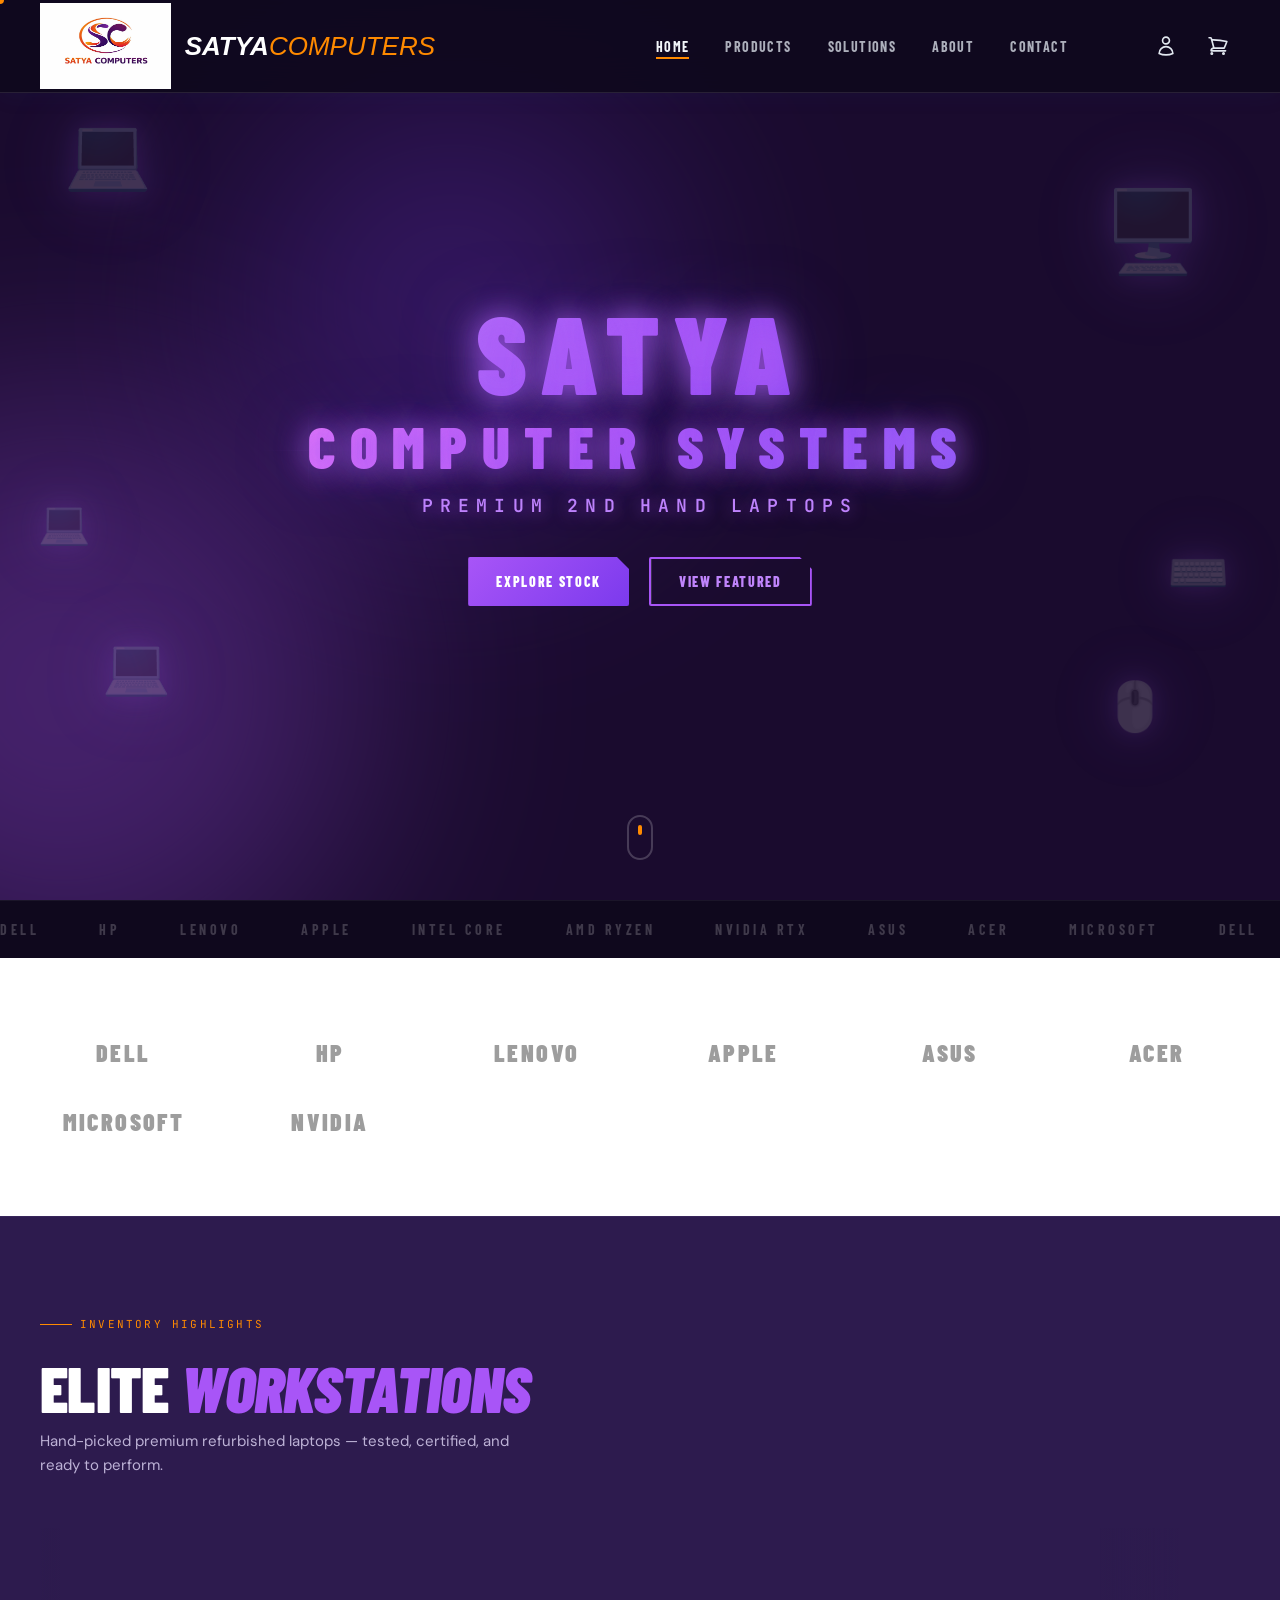
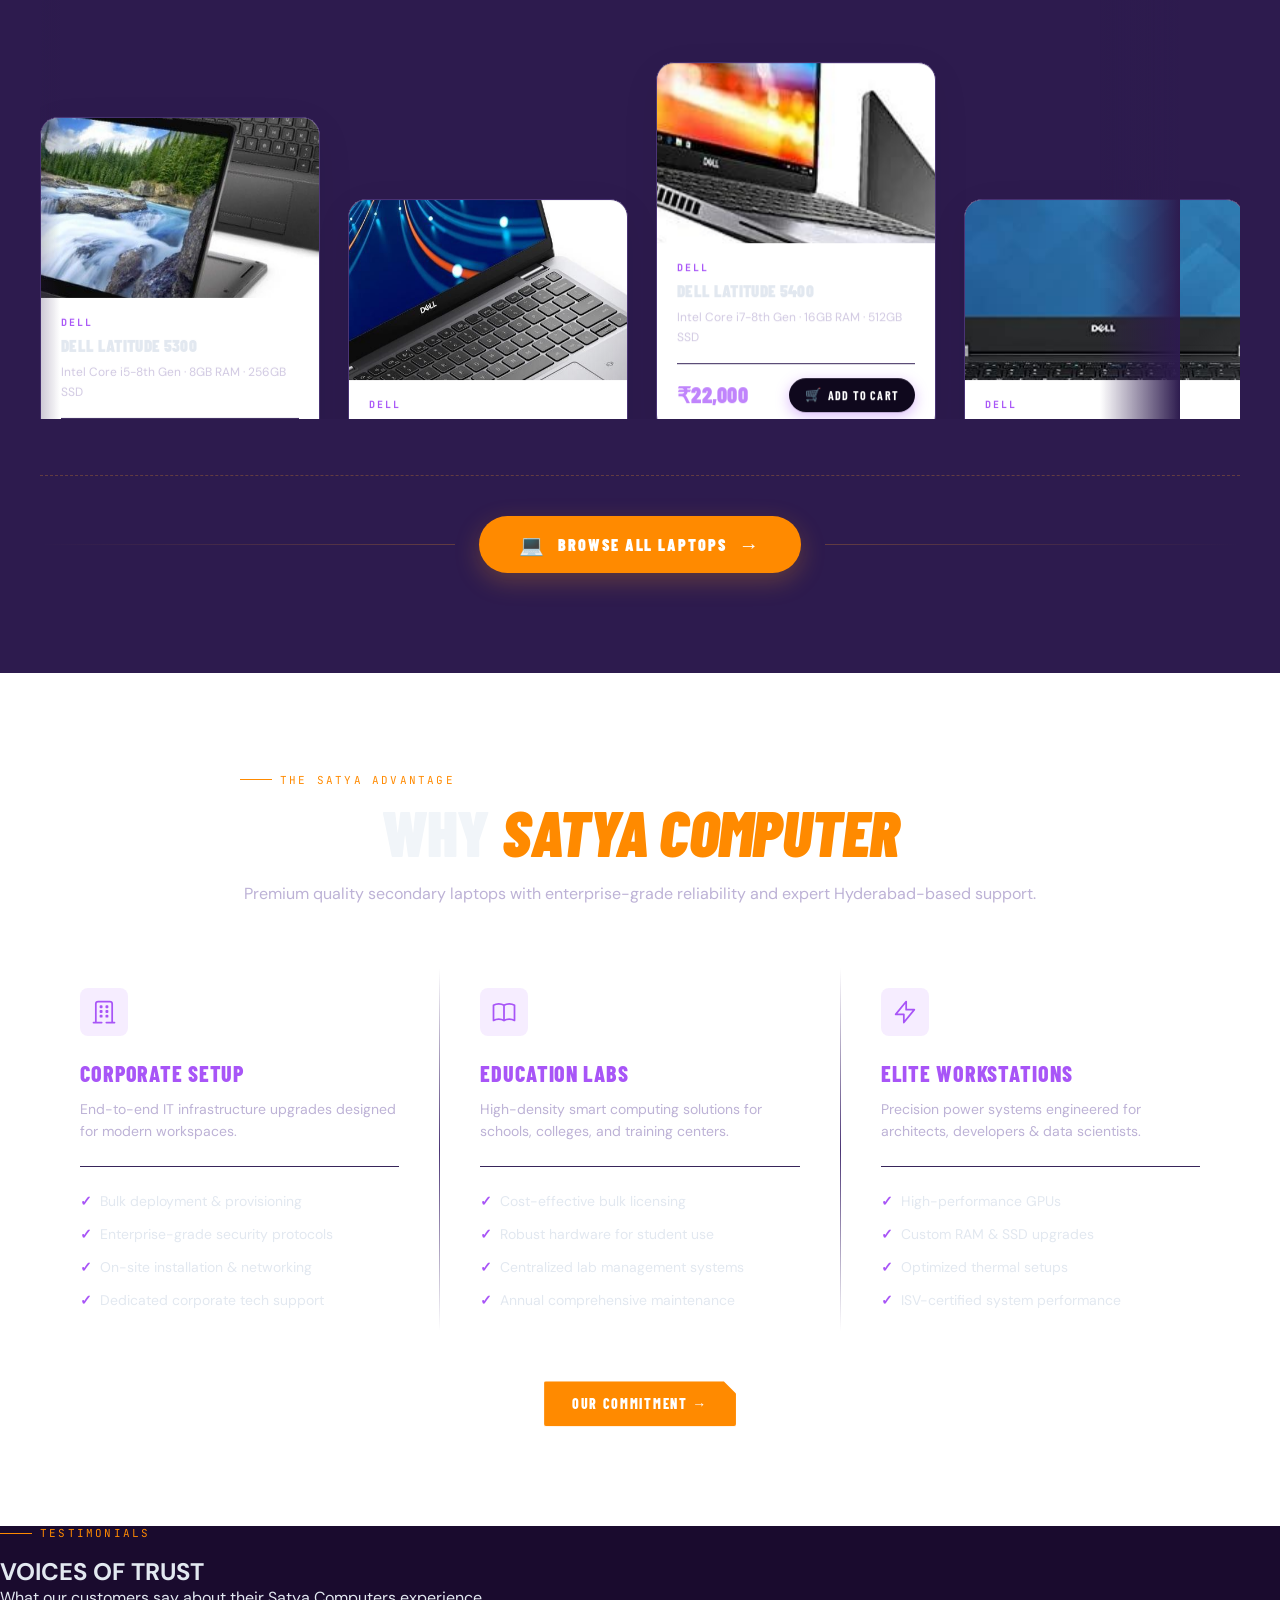
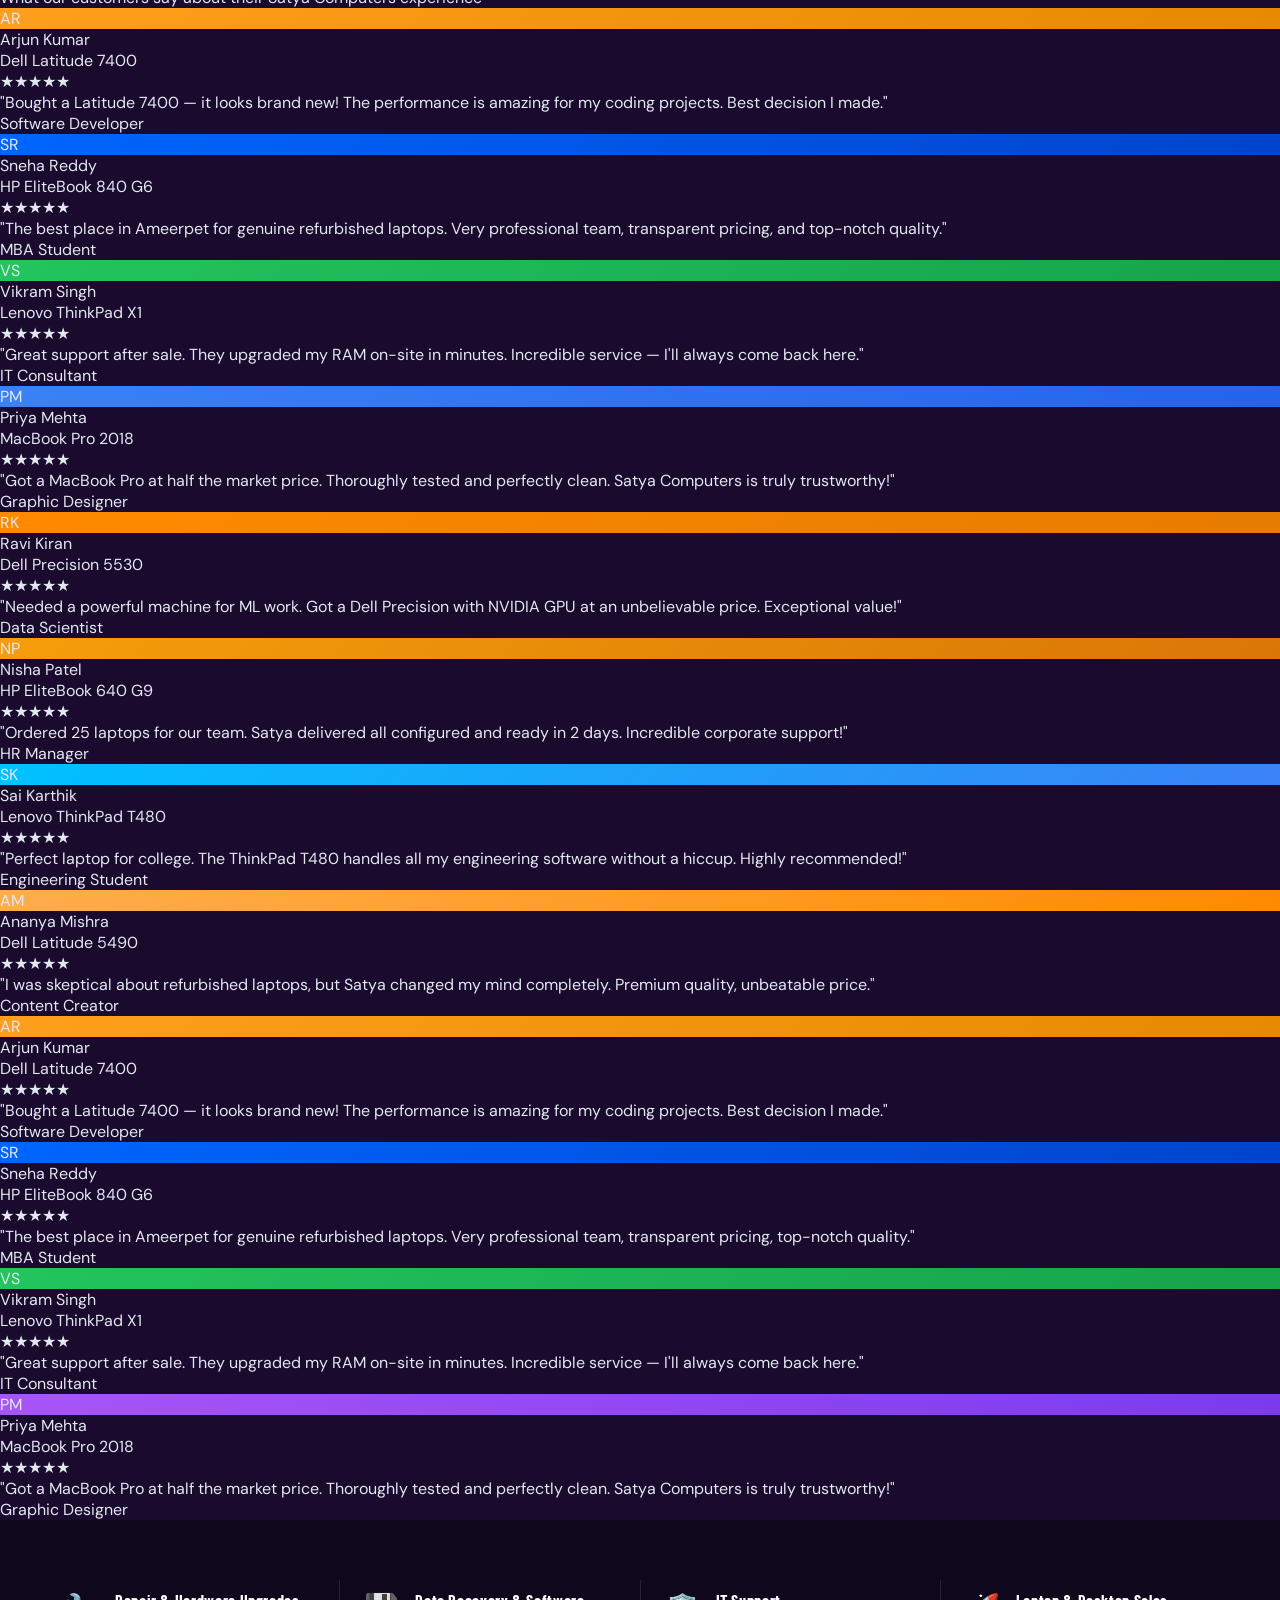
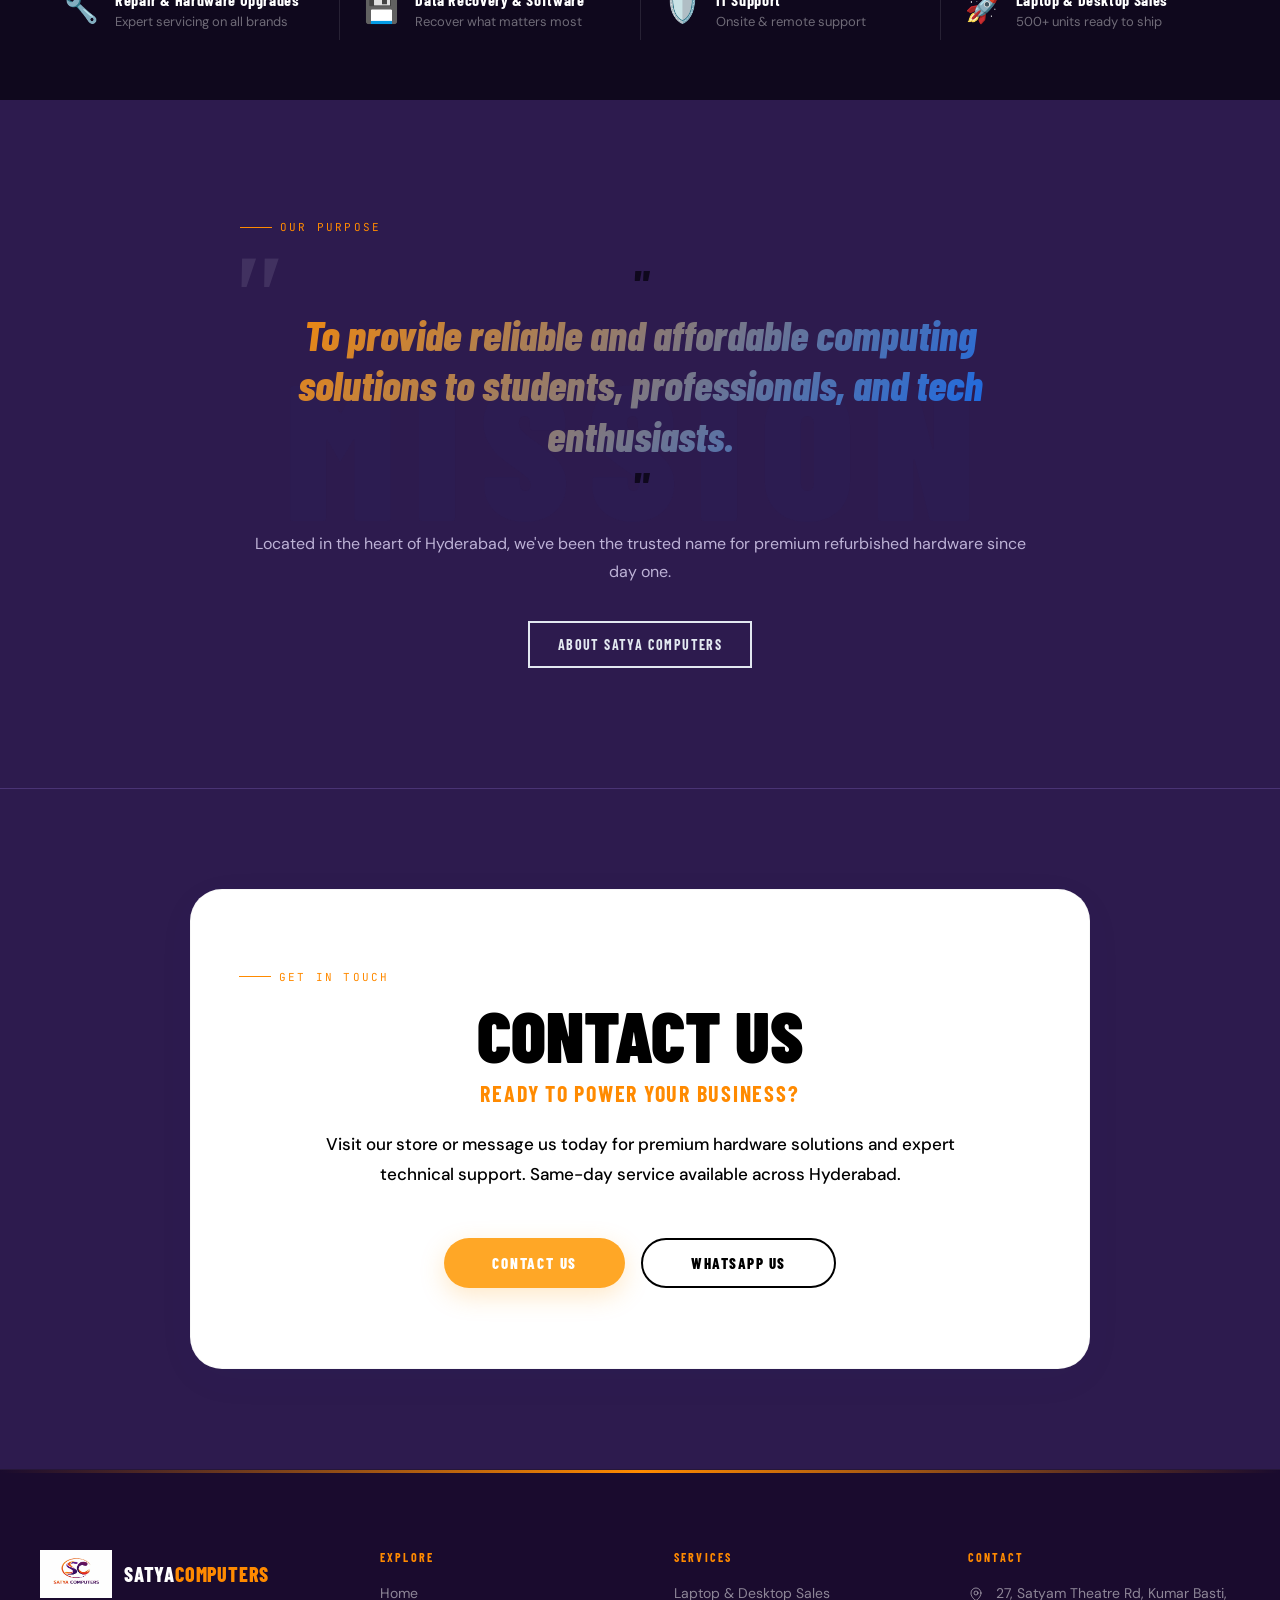
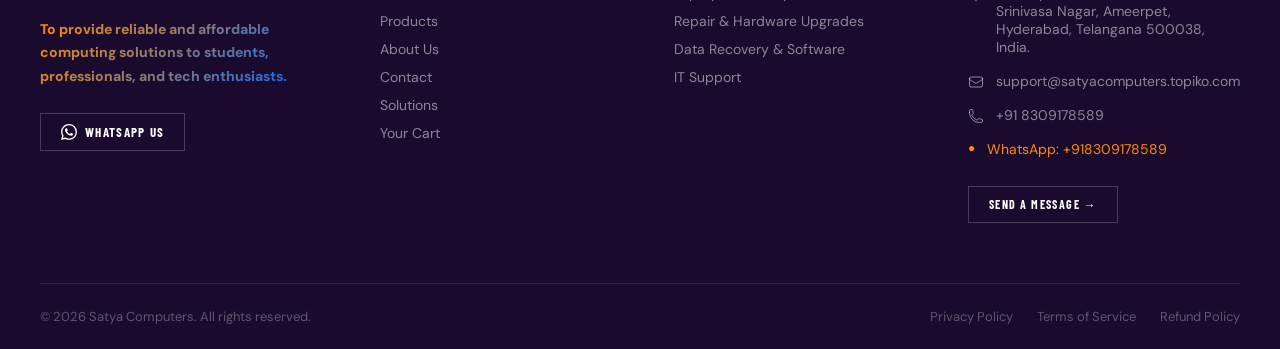
==== commit 9bbdeede: "Update ELITE WORKSTATIONS and CORPORATE SETUP purple" ====
--- a/index.html
+++ b/index.html
@@ -9,6 +9,7 @@
     content="Satya Computers — Premium refurbished laptops & workstations in Hyderabad. Dell, HP, Lenovo, MacBook at unbeatable prices." />
   <link rel="stylesheet" href="style.css" />
   <link rel="stylesheet" href="home.css" />
+  <link rel="stylesheet" href="voices_of_trust.css" />
 </head>
 
 <body>
@@ -19,10 +20,6 @@
   <!-- Progress Bar -->
   <div class="progress-bar" id="progressBar"></div>
 
-  <!-- Announcement Bar -->
-  <div class="announcement-bar">
-    <p>PREMIUM BUSINESS WORKSTATIONS NOW IN STOCK — <a href="products.html">SHOP NOW</a></p>
-  </div>
 
   <!-- Header -->
   <header class="site-header" id="siteHeader">
@@ -59,94 +56,50 @@
     </div>
   </header>
 
-  <!-- HERO SECTION -->
-  <section class="hero" id="hero">
-    <div class="hero-bg">
-      <div class="hero-grid-lines"></div>
-      <div class="hero-orb orb-1"></div>
-      <div class="hero-orb orb-2"></div>
-    </div>
-    <div class="hero-inner">
-      <div class="hero-left">
-        <div class="hero-badge reveal">
-          <span class="badge-dot"></span>
-          <span>// ENGINE CORE ONLINE</span>
-        </div>
-        <h1 class="hero-title reveal d1">
-          <span class="line-1" style="font-size: clamp(40px, 6vw, 84px);">SATYA COMPUTER</span>
-          <span class="line-2"
-            style="font-size: clamp(20px, 3vw, 36px); letter-spacing: 0.05em; display: block; margin-top: 0px; font-weight: 700;">PREMIUM
-            2ND HAND LAPTOPS</span>
-          <div class="hero-title-sub reveal d2" style="margin-top: 20px;">
-            <span class="orange-word" style="font-size: clamp(16px, 2vw, 24px); letter-spacing: 0.15em;">BEST QUALITY •
-              BEST PRICE</span>
-          </div>
-        </h1>
-        <p class="hero-desc reveal d3">Enterprise-grade refurbished laptops. Built for professionals who demand more —
-          at prices that make sense.</p>
-        <div class="hero-cta reveal d4">
-          <a href="products.html" class="btn-primary"><span>SHOP WORKSTATIONS</span><svg
-              xmlns="http://www.w3.org/2000/svg" width="16" height="16" fill="none" viewBox="0 0 24 24"
-              stroke="currentColor">
-              <path stroke-linecap="round" stroke-linejoin="round" stroke-width="2" d="M13 7l5 5m0 0l-5 5m5-5H6" />
-            </svg></a>
-          <a href="solutions.html" class="btn-outline">OUR SOLUTIONS</a>
-        </div>
-        <div class="hero-stats reveal d5">
-          <div class="stat"><span class="stat-num" data-target="500" data-suffix="+">0+</span><span
-              class="stat-label">Units Sold</span></div>
-          <div class="stat-divider"></div>
-          <div class="stat"><span class="stat-num" data-target="50" data-suffix="+">0+</span><span
-              class="stat-label">Models</span></div>
-          <div class="stat-divider"></div>
-          <div class="stat"><span class="stat-num" data-target="100" data-suffix="%">0%</span><span
-              class="stat-label">Tested</span></div>
-        </div>
-      </div>
-      <div class="hero-right reveal-right d2">
-        <div class="hero-card-container">
-          <div class="hero-card">
-            <div class="hero-card-header">
-              <span class="card-badge">ELITE SPEC</span>
-              <span class="card-hot">HOT</span>
-            </div>
-            <div class="hero-card-img">
-              <img src="images/DELL LATITUDE 7400.jpg" alt="Dell Latitude 7400"
-                onerror="this.src='images/laptop1.png'" />
-            </div>
-            <div class="hero-card-body">
-              <h3>DELL LATITUDE 7400</h3>
-              <p>Intel Core i7 · 16GB RAM · 512GB SSD</p>
-              <div class="hero-card-price">
-                <span class="price">₹28,000</span>
-                <a href="products.html" class="btn-primary"><span>VIEW</span></a>
-              </div>
-            </div>
-          </div>
-          <!-- Floating tags -->
-          <div class="float-tag ft-1">
-            <span>■</span> NEURAL ENGINE ACTIVE
-          </div>
-          <div class="float-tag ft-2">
-            <span>■</span> SYSTEM READY
-          </div>
-        </div>
-      </div>
-    </div>
-    <!-- Countdown bar -->
-    <div class="hero-countdown">
-      <div class="hero-countdown-inner">
-        <div class="countdown-icon">⚡</div>
-        <div class="countdown-text"><strong>SYSTEM UPGRADE:</strong> FREE DDR4 RAM DOUBLING ON ALL DELL LATITUDES</div>
-        <div class="countdown-timer" id="countdown">
-          <div class="timer-unit"><span id="ch">47</span><small>HRS</small></div>
-          <span class="timer-sep">:</span>
-          <div class="timer-unit"><span id="cm">59</span><small>MIN</small></div>
-          <span class="timer-sep">:</span>
-          <div class="timer-unit"><span id="cs">51</span><small>SEC</small></div>
-        </div>
-        <a href="products.html" class="btn-primary"><span>CLAIM UPGRADE →</span></a>
-      </div>
+  <!-- HERO MODERN SCI SECTION -->
+  <section class="hero-sci" id="hero">
+    <!-- Slow-moving parallax background -->
+    <div class="hero-bg-deep" id="heroBgDeep">
+      <video autoplay loop muted playsinline class="hero-sci-video">
+        <source src="assets/video.mp4" type="video/mp4">
+      </video>
+      <div class="hero-video-overlay"></div>
+      <div class="hero-parallax-layer" id="parallaxBg">
+        <div class="hero-orb orb-primary"></div>
+        <div class="hero-orb orb-accent"></div>
+        <div class="hero-grid-overlay"></div>
+      </div>
+    </div>
+
+    <!-- Floating Laptop Icons (behind content) -->
+    <div class="floating-laptops" id="floatingLaptops">
+      <div class="laptop-icon laptop-1" data-speed="0.3">💻</div>
+      <div class="laptop-icon laptop-2" data-speed="0.5">🖥️</div>
+      <div class="laptop-icon laptop-3" data-speed="0.2">💻</div>
+      <div class="laptop-icon laptop-4" data-speed="0.4">🖱️</div>
+      <div class="laptop-icon laptop-5" data-speed="0.35">💻</div>
+      <div class="laptop-icon laptop-6" data-speed="0.25">⌨️</div>
+    </div>
+    
+    <!-- Main Content (moves at normal speed) -->
+    <div class="hero-center-stage">
+      <div class="sci-brand-unit">
+        <div class="hero-sci-content reveal d2">
+          <div class="hero-title-sc hero-title-line1">SATYA</div>
+          <div class="hero-title-sc hero-title-line2">COMPUTER SYSTEMS</div>
+          <div class="hero-subline">PREMIUM 2ND HAND LAPTOPS</div>
+          <div class="hero-sci-btns">
+            <a href="products.html" class="btn-primary"><span>EXPLORE STOCK</span></a>
+            <a href="#products" class="btn-primary"><span>VIEW FEATURED</span></a>
+          </div>
+        </div>
+      </div>
+    </div>
+    
+
+    
+    <div class="scroll-down-hint">
+      <div class="mouse-icon"></div>
     </div>
   </section>
 
@@ -161,49 +114,241 @@
     </div>
   </div>
 
-  <!-- FEATURED PRODUCTS -->
-  <section class="featured-products" id="products">
+  <!-- BRANDS SHOWCASE -->
+  <section class="brands-showcase reveal">
     <div class="section-inner">
-      <div class="section-header reveal">
-        <div class="page-hero-overline">Featured Workstations</div>
-        <h2 class="section-title">HAND-PICKED <span>ELITE</span><br>MACHINES</h2>
-      </div>
-      <div class="products-grid" id="featuredGrid">
-        <!-- JS populated -->
-      </div>
-      <div class="section-cta reveal">
-        <a href="products.html" class="btn-primary"><span>VIEW ALL WORKSTATIONS →</span></a>
-      </div>
-    </div>
-  </section>
-
-  <!-- SOLUTIONS TEASER -->
-  <section class="solutions-teaser">
-    <div class="solutions-teaser-inner">
-      <div class="sol-left reveal-left">
-        <div class="page-hero-overline">What We Do</div>
-        <h2 class="section-title">COMPUTING<br>SOLUTIONS FOR<br><span>EVERY SCALE</span></h2>
-        <p style="font-size:16px;color:var(--gray-600);line-height:1.7;margin:24px 0 32px;">From individual students to
-          enterprise deployments — we deliver reliable, affordable computing for every need.</p>
-        <a href="solutions.html" class="btn-primary"><span>EXPLORE SOLUTIONS</span></a>
-      </div>
-      <div class="sol-right">
-        <div class="sol-card reveal d1">
-          <div class="sol-card-icon">🏢</div>
+      <div class="brands-grid-tech">
+        <div class="brand-item">DELL</div>
+        <div class="brand-item">HP</div>
+        <div class="brand-item">LENOVO</div>
+        <div class="brand-item">APPLE</div>
+        <div class="brand-item">ASUS</div>
+        <div class="brand-item">ACER</div>
+        <div class="brand-item">MICROSOFT</div>
+        <div class="brand-item">NVIDIA</div>
+      </div>
+    </div>
+  </section>
+
+  <!-- FEATURED PRODUCTS / ELITE WORKSTATIONS -->
+  <section class="featured-products elite-section" id="products">
+    <div class="section-inner">
+      <div class="section-header elite-header reveal">
+        <div class="page-hero-overline">Inventory Highlights</div>
+        <h2 class="section-title">ELITE <span>WORKSTATIONS</span></h2>
+        <p class="section-subtitle">Hand-picked premium refurbished laptops — tested, certified, and ready to perform.</p>
+      </div>
+      <div class="elite-track-wrapper">
+        <div class="elite-track" id="featuredGrid">
+          <!-- JS populated -->
+        </div>
+      </div>
+      <div class="elite-browse-cta reveal d3">
+        <div class="elite-cta-line"></div>
+        <a href="products.html" class="browse-all-btn" id="browseAllBtn">
+          <span class="browse-btn-icon">💻</span>
+          <span class="browse-btn-text">BROWSE ALL LAPTOPS</span>
+          <span class="browse-btn-arrow">→</span>
+        </a>
+        <div class="elite-cta-line"></div>
+      </div>
+    </div>
+  </section>
+
+
+  <!-- WHY CHOOSE SATYA -->
+  <section class="solutions-section" id="solutions">
+    <div class="section-inner">
+      <div class="section-header center-align reveal">
+        <div class="page-hero-overline">The Satya Advantage</div>
+        <h2 class="section-title">WHY <span>SATYA COMPUTER</span></h2>
+        <p class="section-subtitle">Premium quality secondary laptops with enterprise-grade reliability and expert Hyderabad-based support.</p>
+      </div>
+      
+      <div class="solutions-grid">
+        <!-- Col 1 -->
+        <div class="sol-col reveal d1">
+          <div class="sol-icon">
+            <svg xmlns="http://www.w3.org/2000/svg" fill="none" viewBox="0 0 24 24" stroke="currentColor">
+              <path stroke-linecap="round" stroke-linejoin="round" stroke-width="1.5" d="M19 21V5a2 2 0 00-2-2H7a2 2 0 00-2 2v16m14 0h2m-2 0h-5m-9 0H3m2 0h5M9 7h1v1H9V7zm5 0h1v1h-1V7zm-5 4h1v1H9v-1zm5 0h1v1h-1v-1zm-5 4h1v1H9v-1zm5 0h1v1h-1v-1z" />
+            </svg>
+          </div>
           <h3>CORPORATE SETUP</h3>
-          <p>End-to-end IT infrastructure for modern workspaces.</p>
-        </div>
-        <div class="sol-card reveal d2">
-          <div class="sol-card-icon">🎓</div>
+          <p class="sol-desc">End-to-end IT infrastructure upgrades designed for modern workspaces.</p>
+          <ul class="sol-features">
+            <li><span class="check">✓</span> Bulk deployment & provisioning</li>
+            <li><span class="check">✓</span> Enterprise-grade security protocols</li>
+            <li><span class="check">✓</span> On-site installation & networking</li>
+            <li><span class="check">✓</span> Dedicated corporate tech support</li>
+          </ul>
+        </div>
+        
+        <div class="sol-divider"></div>
+
+        <!-- Col 2 -->
+        <div class="sol-col reveal d2">
+          <div class="sol-icon">
+            <svg xmlns="http://www.w3.org/2000/svg" fill="none" viewBox="0 0 24 24" stroke="currentColor">
+              <path stroke-linecap="round" stroke-linejoin="round" stroke-width="1.5" d="M12 6.253v13m0-13C10.832 5.477 9.246 5 7.5 5S4.168 5.477 3 6.253v13C4.168 18.477 5.754 18 7.5 18s3.332.477 4.5 1.253m0-13C13.168 5.477 14.754 5 16.5 5c1.747 0 3.332.477 4.5 1.253v13C19.832 18.477 18.247 18 16.5 18c-1.746 0-3.332.477-4.5 1.253" />
+            </svg>
+          </div>
           <h3>EDUCATION LABS</h3>
-          <p>High-density computing for academic environments.</p>
-        </div>
-        <div class="sol-card reveal d3">
-          <div class="sol-card-icon">⚡</div>
+          <p class="sol-desc">High-density smart computing solutions for schools, colleges, and training centers.</p>
+          <ul class="sol-features">
+            <li><span class="check">✓</span> Cost-effective bulk licensing</li>
+            <li><span class="check">✓</span> Robust hardware for student use</li>
+            <li><span class="check">✓</span> Centralized lab management systems</li>
+            <li><span class="check">✓</span> Annual comprehensive maintenance</li>
+          </ul>
+        </div>
+        
+        <div class="sol-divider"></div>
+
+        <!-- Col 3 -->
+        <div class="sol-col reveal d3">
+          <div class="sol-icon">
+            <svg xmlns="http://www.w3.org/2000/svg" fill="none" viewBox="0 0 24 24" stroke="currentColor">
+              <path stroke-linecap="round" stroke-linejoin="round" stroke-width="1.5" d="M13 10V3L4 14h7v7l9-11h-7z" />
+            </svg>
+          </div>
           <h3>ELITE WORKSTATIONS</h3>
-          <p>Precision power for architects and data scientists.</p>
-        </div>
-      </div>
+          <p class="sol-desc">Precision power systems engineered for architects, developers & data scientists.</p>
+          <ul class="sol-features">
+            <li><span class="check">✓</span> High-performance GPUs</li>
+            <li><span class="check">✓</span> Custom RAM & SSD upgrades</li>
+            <li><span class="check">✓</span> Optimized thermal setups</li>
+            <li><span class="check">✓</span> ISV-certified system performance</li>
+          </ul>
+        </div>
+      </div>
+      
+      <div class="section-cta center-align reveal d4" style="margin-top: 50px;">
+        <a href="about.html" class="btn-primary"><span>OUR COMMITMENT →</span></a>
+      </div>
+    </div>
+  </section>
+
+  <!-- VOICES OF TRUST — Auto-Scrolling Reviews -->
+  <section class="vot-section" id="reviews">
+    <div class="vot-header reveal">
+      <div class="page-hero-overline">Testimonials</div>
+      <h2 class="vot-title"><span>VOICES OF TRUST</span></h2>
+      <p class="vot-subtitle">What our customers say about their Satya Computers experience</p>
+    </div>
+    <div class="vot-track-wrapper">
+      <div class="vot-track" id="votTrack">
+        <div class="vot-card">
+          <div class="vot-card-top">
+            <div class="vot-avatar" style="background:linear-gradient(135deg,#FF9F1C,#E88900)">AR</div>
+            <div class="vot-meta"><div class="vot-name">Arjun Kumar</div><div class="vot-laptop">Dell Latitude 7400</div></div>
+          </div>
+          <div class="vot-stars">★★★★★</div>
+          <p class="vot-text">"Bought a Latitude 7400 — it looks brand new! The performance is amazing for my coding projects. Best decision I made."</p>
+          <div class="vot-tag">Software Developer</div>
+        </div>
+        <div class="vot-card">
+          <div class="vot-card-top">
+            <div class="vot-avatar" style="background:linear-gradient(135deg,#0066FF,#0044CC)">SR</div>
+            <div class="vot-meta"><div class="vot-name">Sneha Reddy</div><div class="vot-laptop">HP EliteBook 840 G6</div></div>
+          </div>
+          <div class="vot-stars">★★★★★</div>
+          <p class="vot-text">"The best place in Ameerpet for genuine refurbished laptops. Very professional team, transparent pricing, and top-notch quality."</p>
+          <div class="vot-tag">MBA Student</div>
+        </div>
+        <div class="vot-card">
+          <div class="vot-card-top">
+            <div class="vot-avatar" style="background:linear-gradient(135deg,#22c55e,#16a34a)">VS</div>
+            <div class="vot-meta"><div class="vot-name">Vikram Singh</div><div class="vot-laptop">Lenovo ThinkPad X1</div></div>
+          </div>
+          <div class="vot-stars">★★★★★</div>
+          <p class="vot-text">"Great support after sale. They upgraded my RAM on-site in minutes. Incredible service — I'll always come back here."</p>
+          <div class="vot-tag">IT Consultant</div>
+        </div>
+        <div class="vot-card">
+          <div class="vot-card-top">
+            <div class="vot-avatar" style="background:linear-gradient(135deg,#3B82F6,#2563EB)">PM</div>
+            <div class="vot-meta"><div class="vot-name">Priya Mehta</div><div class="vot-laptop">MacBook Pro 2018</div></div>
+          </div>
+          <div class="vot-stars">★★★★★</div>
+          <p class="vot-text">"Got a MacBook Pro at half the market price. Thoroughly tested and perfectly clean. Satya Computers is truly trustworthy!"</p>
+          <div class="vot-tag">Graphic Designer</div>
+        </div>
+        <div class="vot-card">
+          <div class="vot-card-top">
+            <div class="vot-avatar" style="background:linear-gradient(135deg,#FF8A00,#E67C00)">RK</div>
+            <div class="vot-meta"><div class="vot-name">Ravi Kiran</div><div class="vot-laptop">Dell Precision 5530</div></div>
+          </div>
+          <div class="vot-stars">★★★★★</div>
+          <p class="vot-text">"Needed a powerful machine for ML work. Got a Dell Precision with NVIDIA GPU at an unbelievable price. Exceptional value!"</p>
+          <div class="vot-tag">Data Scientist</div>
+        </div>
+        <div class="vot-card">
+          <div class="vot-card-top">
+            <div class="vot-avatar" style="background:linear-gradient(135deg,#f59e0b,#d97706)">NP</div>
+            <div class="vot-meta"><div class="vot-name">Nisha Patel</div><div class="vot-laptop">HP EliteBook 640 G9</div></div>
+          </div>
+          <div class="vot-stars">★★★★★</div>
+          <p class="vot-text">"Ordered 25 laptops for our team. Satya delivered all configured and ready in 2 days. Incredible corporate support!"</p>
+          <div class="vot-tag">HR Manager</div>
+        </div>
+        <div class="vot-card">
+          <div class="vot-card-top">
+            <div class="vot-avatar" style="background:linear-gradient(135deg,#00C2FF,#3B82F6)">SK</div>
+            <div class="vot-meta"><div class="vot-name">Sai Karthik</div><div class="vot-laptop">Lenovo ThinkPad T480</div></div>
+          </div>
+          <div class="vot-stars">★★★★★</div>
+          <p class="vot-text">"Perfect laptop for college. The ThinkPad T480 handles all my engineering software without a hiccup. Highly recommended!"</p>
+          <div class="vot-tag">Engineering Student</div>
+        </div>
+        <div class="vot-card">
+          <div class="vot-card-top">
+            <div class="vot-avatar" style="background:linear-gradient(135deg,#FFAE4D,#FF8A00)">AM</div>
+            <div class="vot-meta"><div class="vot-name">Ananya Mishra</div><div class="vot-laptop">Dell Latitude 5490</div></div>
+          </div>
+          <div class="vot-stars">★★★★★</div>
+          <p class="vot-text">"I was skeptical about refurbished laptops, but Satya changed my mind completely. Premium quality, unbeatable price."</p>
+          <div class="vot-tag">Content Creator</div>
+        </div>
+        <!-- Seamless duplicate set -->
+        <div class="vot-card">
+          <div class="vot-card-top">
+            <div class="vot-avatar" style="background:linear-gradient(135deg,#FF9F1C,#E88900)">AR</div>
+            <div class="vot-meta"><div class="vot-name">Arjun Kumar</div><div class="vot-laptop">Dell Latitude 7400</div></div>
+          </div>
+          <div class="vot-stars">★★★★★</div>
+          <p class="vot-text">"Bought a Latitude 7400 — it looks brand new! The performance is amazing for my coding projects. Best decision I made."</p>
+          <div class="vot-tag">Software Developer</div>
+        </div>
+        <div class="vot-card">
+          <div class="vot-card-top">
+            <div class="vot-avatar" style="background:linear-gradient(135deg,#0066FF,#0044CC)">SR</div>
+            <div class="vot-meta"><div class="vot-name">Sneha Reddy</div><div class="vot-laptop">HP EliteBook 840 G6</div></div>
+          </div>
+          <div class="vot-stars">★★★★★</div>
+          <p class="vot-text">"The best place in Ameerpet for genuine refurbished laptops. Very professional team, transparent pricing, top-notch quality."</p>
+          <div class="vot-tag">MBA Student</div>
+        </div>
+        <div class="vot-card">
+          <div class="vot-card-top">
+            <div class="vot-avatar" style="background:linear-gradient(135deg,#22c55e,#16a34a)">VS</div>
+            <div class="vot-meta"><div class="vot-name">Vikram Singh</div><div class="vot-laptop">Lenovo ThinkPad X1</div></div>
+          </div>
+          <div class="vot-stars">★★★★★</div>
+          <p class="vot-text">"Great support after sale. They upgraded my RAM on-site in minutes. Incredible service — I'll always come back here."</p>
+          <div class="vot-tag">IT Consultant</div>
+        </div>
+        <div class="vot-card">
+          <div class="vot-card-top">
+            <div class="vot-avatar" style="background:linear-gradient(135deg,#a855f7,#7c3aed)">PM</div>
+            <div class="vot-meta"><div class="vot-name">Priya Mehta</div><div class="vot-laptop">MacBook Pro 2018</div></div>
+          </div>
+          <div class="vot-stars">★★★★★</div>
+          <p class="vot-text">"Got a MacBook Pro at half the market price. Thoroughly tested and perfectly clean. Satya Computers is truly trustworthy!"</p>
+          <div class="vot-tag">Graphic Designer</div>
+        </div>
+      </div>
+      <div class="vot-fade-left"></div>
+      <div class="vot-fade-right"></div>
     </div>
   </section>
 
@@ -251,7 +396,7 @@
       <div class="mission-content reveal">
         <div class="page-hero-overline">Our Purpose</div>
         <blockquote class="mission-quote">
-          "To provide reliable and affordable computing solutions to students, professionals, and tech enthusiasts."
+          "<span class="mission-gradient">To provide reliable and affordable computing solutions to students, professionals, and tech enthusiasts.</span>"
         </blockquote>
         <p class="mission-sub">Located in the heart of Hyderabad, we've been the trusted name for premium refurbished
           hardware since day one.</p>
@@ -260,16 +405,21 @@
     </div>
   </section>
 
-  <!-- CONTACT STRIP -->
-  <section class="contact-strip">
-    <div class="contact-strip-inner">
-      <div class="reveal">
-        <h3>READY TO UPGRADE YOUR SYSTEM?</h3>
-        <p>Visit our store or contact us — same-day service available.</p>
-      </div>
-      <div class="contact-buttons reveal d2">
-        <a href="contact.html" class="btn-primary"><span>CONTACT US</span></a>
-        <a href="https://wa.me/918309178589" target="_blank" class="btn-white-outline">WHATSAPP US</a>
+  <!-- CONTACT SECTION — Premium Card Layout -->
+  <section class="contact-strip-v2">
+    <div class="section-inner">
+      <div class="contact-card reveal">
+        <div class="contact-card-content">
+          <div class="page-hero-overline">Get In Touch</div>
+          <h2 class="contact-card-title">CONTACT US</h2>
+          <p class="contact-card-subtitle">READY TO POWER YOUR BUSINESS?</p>
+          <p class="contact-card-desc">Visit our store or message us today for premium hardware solutions and expert technical support. Same-day service available across Hyderabad.</p>
+          
+          <div class="contact-card-actions">
+            <a href="contact.html" class="btn-orange-solid">CONTACT US</a>
+            <a href="https://wa.me/918309178589" target="_blank" class="btn-contact-outline">WHATSAPP US</a>
+          </div>
+        </div>
       </div>
     </div>
   </section>
@@ -282,8 +432,8 @@
           <img src="images/logo.jpg" alt="Satya Computers" />
           <div class="footer-logo-text"><span>SATYA</span><span>COMPUTERS</span></div>
         </div>
-        <p class="footer-tagline">To provide reliable and affordable computing solutions to students, professionals, and
-          tech enthusiasts.</p>
+        <p class="footer-tagline"><span class="mission-gradient">To provide reliable and affordable computing solutions to students, professionals, and
+          tech enthusiasts.</span></p>
         <a href="https://wa.me/918309178589" target="_blank" class="footer-whatsapp">
           <svg viewBox="0 0 24 24" fill="currentColor">
             <path
@@ -359,6 +509,38 @@
 
   <script src="main.js"></script>
   <script src="home.js"></script>
+  <script src="particles.js"></script>
+
+  <script>
+    /* ── Hero Parallax: background moves slow, icons drift with mouse ── */
+    const heroBg    = document.getElementById('heroBgDeep');
+    const laptopIcons = document.querySelectorAll('.laptop-icon');
+
+    // Scroll: background drifts at 30% scroll speed
+    window.addEventListener('scroll', () => {
+      const sy = window.pageYOffset;
+      if (heroBg) heroBg.style.transform = `translateY(${sy * 0.3}px)`;
+    }, { passive: true });
+
+    // Mouse move: each laptop icon shifts by its own depth factor
+    document.addEventListener('mousemove', (e) => {
+      const cx = window.innerWidth  / 2;
+      const cy = window.innerHeight / 2;
+      const dx = (e.clientX - cx) / cx;   // -1 to 1
+      const dy = (e.clientY - cy) / cy;   // -1 to 1
+
+      laptopIcons.forEach(icon => {
+        const speed = parseFloat(icon.dataset.speed || 0.3);
+        const mx = dx * 28 * speed;
+        const my = dy * 18 * speed;
+        icon.style.transition = 'transform 0.8s cubic-bezier(0.25,0.46,0.45,0.94)';
+        // Keep the float+rotate animation via CSS, add offset via custom property
+        icon.style.setProperty('--mx', `${mx}px`);
+        icon.style.setProperty('--my', `${my}px`);
+        icon.style.marginLeft = `${mx}px`;
+        icon.style.marginTop  = `${my}px`;
+      });
+    }, { passive: true });
+  </script>
 </body>
-
 </html>
--- a/style.css
+++ b/style.css
@@ -6,35 +6,63 @@
 
 /* ── Variables ─────────────────────────────────────────────── */
 :root {
-  --orange: #E85D04;
-  --orange-light: #FF6B1A;
-  --orange-dark: #C44B00;
-  --purple-deep: #1a0a2e;
-  --purple-mid: #2d1b4e;
-  --navy: #0f0a1e;
-  --black: #08060f;
-  --white: #FFFFFF;
-  --off-white: #F5F3EF;
-  --gray-100: #f0ede8;
-  --gray-200: #e0dbd2;
-  --gray-400: #9a9590;
-  --gray-600: #615e58;
-  --gray-800: #2a2823;
-  --font-display: 'Barlow Condensed', sans-serif;
-  --font-body: 'DM Sans', sans-serif;
-  --font-mono: 'JetBrains Mono', monospace;
-  --transition: 0.3s cubic-bezier(0.4, 0, 0.2, 1);
-  --shadow-orange: 0 0 30px rgba(232, 93, 4, 0.3);
-  --shadow-card: 0 8px 40px rgba(0, 0, 0, 0.12);
-  --radius: 2px;
-}
+  /* ── Brand Colors ─────────────────────────── */
+  --primary:        #FF8A00;   /* Vibrant Premium Orange */
+  --primary-light:  #FFAE4D;
+  --primary-dark:   #E67C00;
+  --accent:         #0066FF;   /* Vibrant Blue Accent */
+  /* ── Blue Palette ─────────────────────────── */
+  --navy:           #F1F5F9;   /* Near white for headings on dark purple bg */
+  --navy-light:     #3B82F6;
+  --black:          #0F081D;   /* Darkest Purple */
+  /* ── Backgrounds ──────────────────────────── */
+  --bg-dark:        #1A0B2E;   /* Deep Midnight Purple */
+  --bg-section:     #251642;   /* Lighter Violet for sections */
+  --bg-card:        #2D1B4E;   /* Card Purple */
+  /* ── Neutrals ─────────────────────────────── */
+  --white:          #FFFFFF;
+  --off-white:      #2D1B4E;
+  --gray-100:       #37255A;
+  --gray-200:       #4A3475;
+  --gray-300:       #6E559E;
+  --gray-400:       #9480B8;
+  --gray-600:       #BDB2D6;
+  --gray-800:       #E2E8F0;   /* Light gray for body text */
+  /* ── Typography ───────────────────────────── */
+  --font-display:   'Barlow Condensed', sans-serif;
+  --font-body:      'DM Sans', sans-serif;
+  --font-mono:      'JetBrains Mono', monospace;
+  /* ── Motion & Shadows ─────────────────────── */
+  --transition:     0.38s cubic-bezier(0.2, 0.8, 0.2, 1);
+  --shadow-primary: 0 8px 30px rgba(255, 138, 0, 0.35);
+  --shadow-card:    0 4px 24px rgba(0, 0, 0, 0.25);
+  --shadow-hover:   0 16px 40px rgba(0, 0, 0, 0.5);
+  --radius:         12px;
+  --orange:         #FF8A00;
+  --orange-light:   #FF8A00;
+  --orange-dark:    #E67C00;
+  --blue:           #0066FF;
+  --blue-vibrant:   #3B82F6;
+  /* ── Special ───────────────────────────────── */
+  --mission-gradient: linear-gradient(135deg, #FF8A00 0%, #0066FF 100%);
+}
+
+.mission-gradient {
+  background: var(--mission-gradient);
+  -webkit-background-clip: text;
+  background-clip: text;
+  -webkit-text-fill-color: transparent;
+  display: inline-block;
+  font-weight: 800;
+}
+
 
 /* ── Reset ─────────────────────────────────────────────────── */
 *, *::before, *::after { box-sizing: border-box; margin: 0; padding: 0; }
 html { scroll-behavior: smooth; }
 body {
   font-family: var(--font-body);
-  background: var(--off-white);
+  background: var(--bg-dark);
   color: var(--gray-800);
   overflow-x: hidden;
   cursor: none;
@@ -44,83 +72,72 @@
 ul { list-style: none; }
 
 /* ── Custom Cursor ─────────────────────────────────────────── */
-.cursor-dot {
-  width: 8px; height: 8px;
-  background: var(--orange);
-  border-radius: 50%;
-  position: fixed; top: 0; left: 0;
-  pointer-events: none; z-index: 99999;
-  transform: translate(-50%, -50%);
-  transition: transform 0.1s ease;
-}
-.cursor-ring {
-  width: 36px; height: 36px;
-  border: 2px solid var(--orange);
-  border-radius: 50%;
-  position: fixed; top: 0; left: 0;
-  pointer-events: none; z-index: 99998;
-  transform: translate(-50%, -50%);
-  transition: transform 0.15s ease, width 0.2s ease, height 0.2s ease, opacity 0.2s ease;
-  opacity: 0.6;
-}
-body:hover .cursor-dot { opacity: 1; }
-.cursor-ring.hovered { width: 56px; height: 56px; opacity: 0.3; }
-
-/* ── Announcement Bar ──────────────────────────────────────── */
-.announcement-bar {
-  background: var(--purple-deep);
-  padding: 10px 0;
-  text-align: center;
-  position: relative;
-  overflow: hidden;
-  z-index: 1000;
-}
-.announcement-bar::before {
-  content: '';
-  position: absolute; inset: 0;
-  background: linear-gradient(90deg, transparent, rgba(232,93,4,0.15), transparent);
-  animation: shimmer-bar 3s infinite;
-}
-@keyframes shimmer-bar {
-  0% { transform: translateX(-100%); }
-  100% { transform: translateX(100%); }
-}
-.announcement-bar p {
-  font-family: var(--font-display);
-  font-size: 13px;
-  font-weight: 600;
-  letter-spacing: 0.12em;
-  color: rgba(255,255,255,0.85);
-  text-transform: uppercase;
-}
-.announcement-bar a {
-  color: var(--orange);
-  font-weight: 700;
-  letter-spacing: 0.1em;
-  transition: var(--transition);
-}
-.announcement-bar a:hover { color: var(--orange-light); text-shadow: 0 0 12px rgba(232,93,4,0.6); }
+/* ── Custom Cursor ── Hide on touch/tablet ───────────────────── */
+@media (min-width: 1025px) {
+  .cursor-dot {
+    width: 8px; height: 8px;
+    background: var(--primary);
+    border-radius: 50%;
+    position: fixed; top: 0; left: 0;
+    pointer-events: none; z-index: 99999;
+    transform: translate(-50%, -50%);
+    transition: transform 0.1s ease;
+  }
+  .cursor-ring {
+    width: 36px; height: 36px;
+    border: 2px solid var(--primary);
+    border-radius: 50%;
+    position: fixed; top: 0; left: 0;
+    pointer-events: none; z-index: 99998;
+    transform: translate(-50%, -50%);
+    transition: transform 0.15s ease, width 0.2s ease, height 0.2s ease, opacity 0.2s ease;
+    opacity: 0.6;
+  }
+  body:hover .cursor-dot { opacity: 1; }
+  .cursor-ring.hovered { width: 56px; height: 56px; opacity: 0.3; }
+}
+
+@media (max-width: 1024px) {
+  body { cursor: auto; }
+  .cursor-dot, .cursor-ring { display: none; }
+}
+
+
 
 /* ── Header / Navbar ───────────────────────────────────────── */
 .site-header {
-  background: var(--white);
-  border-bottom: 1px solid var(--gray-200);
-  position: sticky;
+  position: fixed;
   top: 0;
+  left: 0;
+  right: 0;
+  background: rgba(15, 8, 29, 0.9); /* Deep Purple transparency */
+  backdrop-filter: blur(24px); 
+  -webkit-backdrop-filter: blur(24px);
+  border-bottom: 1px solid rgba(255, 255, 255, 0.1); 
   z-index: 900;
-  transition: box-shadow var(--transition);
+  transition: box-shadow var(--transition), background var(--transition);
+  box-shadow: 0 4px 20px rgba(30,58,138,0.08); /* Stronger default shadow */
 }
 .site-header.scrolled {
-  box-shadow: 0 4px 24px rgba(0,0,0,0.10);
+  background: var(--bg-dark); /* Solid deep blue on scroll */
+  box-shadow: 0 8px 32px rgba(0, 0, 0, 0.3); 
 }
 .header-inner {
   max-width: 1400px;
   margin: 0 auto;
   padding: 0 40px;
-  height: 72px;
+  height: 92px; /* Increased from 90px for larger logo */
   display: flex;
   align-items: center;
   gap: 40px;
+}
+
+@media (max-width: 768px) {
+  .header-inner {
+    padding: 0 20px;
+    gap: 15px;
+    height: 72px; /* Increased from 64px for mobile */
+  }
 }
 .site-logo {
   display: flex;
@@ -131,19 +148,14 @@
 }
 .site-logo:hover { transform: scale(1.03); }
 .site-logo img {
-  height: 52px;
+  height: 87px; /* Increased from 85px */
   width: auto;
   object-fit: contain;
 }
-.logo-text {
-  font-family: var(--font-display);
-  font-size: 24px;
-  font-weight: 800;
-  letter-spacing: 0.04em;
-  line-height: 1;
-}
-.logo-text span:first-child { color: var(--black); }
-.logo-text span:last-child { color: var(--orange); }
+.logo-text { font-size: 26px; } /* Increased from 24px */
+.logo-text span { font-style: italic; } /* Added italic style */
+.logo-text span:first-child { color: var(--white); font-weight: 900; }
+.logo-text span:last-child  { color: var(--primary); }
 
 .site-nav {
   display: flex;
@@ -162,21 +174,22 @@
   border-radius: var(--radius);
   position: relative;
   transition: var(--transition);
+  opacity: 0.75;
 }
 .nav-link::after {
   content: '';
   position: absolute;
   bottom: 4px; left: 16px; right: 16px;
   height: 2px;
-  background: var(--orange);
+  background: var(--primary);
   transform: scaleX(0);
   transform-origin: left;
   transition: transform var(--transition);
 }
-.nav-link:hover { color: var(--black); }
+.nav-link:hover { color: var(--navy); opacity: 1; }
 .nav-link:hover::after,
 .nav-link.active::after { transform: scaleX(1); }
-.nav-link.active { color: var(--orange); }
+.nav-link.active { color: var(--navy); opacity: 1; }
 
 .header-actions {
   display: flex;
@@ -194,13 +207,13 @@
   transition: var(--transition);
   position: relative;
 }
-.icon-btn:hover { background: var(--gray-100); color: var(--orange); }
+.icon-btn:hover { background: var(--gray-100); color: var(--primary); }
 .icon-btn svg { width: 22px; height: 22px; stroke-width: 1.8; }
 .cart-count {
   position: absolute;
   top: 6px; right: 6px;
   width: 18px; height: 18px;
-  background: var(--orange);
+  background: var(--primary);
   color: var(--white);
   border-radius: 50%;
   font-size: 10px;
@@ -240,7 +253,7 @@
   font-size: 11px;
   letter-spacing: 0.2em;
   text-transform: uppercase;
-  color: var(--orange);
+  color: var(--primary);
   margin-bottom: 16px;
   display: flex;
   align-items: center;
@@ -248,7 +261,7 @@
 }
 .page-hero-overline::before {
   content: '';
-  width: 32px; height: 1px; background: var(--orange);
+  width: 32px; height: 1px; background: var(--primary);
 }
 .page-hero-title {
   font-family: var(--font-display);
@@ -259,10 +272,10 @@
   letter-spacing: -0.01em;
   margin-bottom: 24px;
 }
-.page-hero-title span { color: var(--orange); font-style: italic; }
+.page-hero-title span { color: var(--primary); font-style: italic; }
 .page-hero-line {
   width: 80px; height: 3px;
-  background: linear-gradient(90deg, var(--orange), transparent);
+  background: linear-gradient(90deg, var(--primary), transparent);
   margin-bottom: 32px;
 }
 .page-hero-desc {
@@ -279,17 +292,17 @@
   margin: 0;
 }
 
-/* ── Orange CTA Button ─────────────────────────────────────── */
+/* ── Primary CTA Button ─────────────────────────────────────── */
 .btn-primary {
   display: inline-flex;
   align-items: center;
   gap: 10px;
-  background: var(--orange);
+  background: var(--primary);
   color: var(--white);
   font-family: var(--font-display);
   font-size: 14px;
-  font-weight: 700;
-  letter-spacing: 0.1em;
+  font-weight: 800;
+  letter-spacing: 0.12em;
   text-transform: uppercase;
   padding: 14px 28px;
   border: none;
@@ -298,16 +311,23 @@
   clip-path: polygon(0 0, calc(100% - 12px) 0, 100% 12px, 100% 100%, 0 100%);
   position: relative;
   overflow: hidden;
+  box-shadow: var(--shadow-primary);
+  border-radius: 2px;
 }
 .btn-primary::before {
   content: '';
   position: absolute; inset: 0;
-  background: var(--orange-light);
+  background: var(--navy);
   transform: translateX(-100%);
   transition: transform var(--transition);
 }
+.btn-primary:hover {
+    transform: translateY(-2px);
+    box-shadow: 0 8px 30px rgba(255, 167, 38, 0.35);
+}
 .btn-primary:hover::before { transform: translateX(0); }
-.btn-primary span, .btn-primary svg { position: relative; z-index: 1; }
+.btn-primary:hover span { color: var(--white); }
+.btn-primary span, .btn-primary svg { position: relative; z-index: 1; color: var(--white); }
 
 .btn-outline {
   display: inline-flex;
@@ -345,20 +365,69 @@
 }
 .btn-white-outline:hover { border-color: var(--white); background: rgba(255,255,255,0.1); }
 
+/* ── Glassmorphism Utilities ───────────────────────────────── */
+.btn-glass {
+  display: inline-flex;
+  align-items: center;
+  gap: 10px;
+  background: rgba(255, 255, 255, 0.2);
+  backdrop-filter: blur(12px);
+  -webkit-backdrop-filter: blur(12px);
+  color: var(--gray-800);
+  font-family: var(--font-display);
+  font-size: 14px;
+  font-weight: 700;
+  letter-spacing: 0.1em;
+  text-transform: uppercase;
+  padding: 13px 28px;
+  border: 1px solid rgba(255, 255, 255, 0.4);
+  border-radius: 80px;
+  cursor: pointer;
+  transition: var(--transition);
+  box-shadow: 0 8px 32px rgba(0, 0, 0, 0.04);
+}
+.btn-glass:hover {
+  background: rgba(255, 255, 255, 0.6);
+  box-shadow: 0 8px 32px rgba(0, 0, 0, 0.08);
+  transform: translateY(-2px);
+}
+
+.glass-card {
+  background: var(--bg-card);
+  border: 1px solid var(--gray-200);
+  box-shadow: var(--shadow-card);
+  border-radius: 16px;
+  overflow: hidden;
+  transition: box-shadow var(--transition), transform var(--transition);
+}
+.glass-card:hover {
+  box-shadow: var(--shadow-hover);
+  transform: translateY(-4px);
+}
+
+.glass-badge {
+  background: rgba(255, 255, 255, 0.6);
+  backdrop-filter: blur(12px);
+  border: 1px solid rgba(255, 255, 255, 0.8);
+  border-radius: 40px !important;
+  color: var(--navy);
+}
+
 /* ── Footer ────────────────────────────────────────────────── */
 .site-footer {
-  background: var(--black);
+  background: var(--bg-dark);
   padding: 80px 40px 0;
-  color: rgba(255,255,255,0.6);
+  color: var(--gray-600);
   position: relative;
   overflow: hidden;
+  border-top: 1px solid rgba(255, 255, 255, 0.05);
 }
 .site-footer::before {
   content: '';
   position: absolute;
   top: 0; left: 0; right: 0;
   height: 3px;
-  background: linear-gradient(90deg, transparent, var(--orange), transparent);
+  background: linear-gradient(90deg, transparent, var(--primary), transparent);
 }
 .footer-grid {
   max-width: 1400px;
@@ -367,9 +436,9 @@
   grid-template-columns: 280px 1fr 1fr 1fr;
   gap: 60px;
   padding-bottom: 60px;
-  border-bottom: 1px solid rgba(255,255,255,0.08);
-}
-.footer-brand {}
+  border-bottom: 1px solid rgba(255, 255, 255, 0.08);
+}
+
 .footer-logo {
   display: flex;
   align-items: center;
@@ -384,70 +453,70 @@
   letter-spacing: 0.04em;
 }
 .footer-logo-text span:first-child { color: var(--white); }
-.footer-logo-text span:last-child { color: var(--orange); }
+.footer-logo-text span:last-child { color: var(--primary); }
 .footer-tagline {
   font-size: 14px;
   line-height: 1.7;
   margin-bottom: 24px;
-  color: rgba(255,255,255,0.5);
+  color: rgba(255, 255, 255, 0.5);
 }
 .footer-whatsapp {
+  display: inline-flex;
+  align-items: center;
+  gap: 8px;
+  border: 1px solid rgba(255, 255, 255, 0.2);
+  padding: 10px 20px;
+  font-family: var(--font-display);
+  font-size: 13px;
+  font-weight: 700;
+  letter-spacing: 0.1em;
+  text-transform: uppercase;
+  color: var(--white);
+  transition: var(--transition);
+}
+.footer-whatsapp:hover { border-color: #25D366; color: #25D366; }
+.footer-whatsapp svg { width: 16px; height: 16px; }
+
+.footer-col h4 {
+  font-family: var(--font-display);
+  font-size: 12px;
+  font-weight: 700;
+  letter-spacing: 0.18em;
+  text-transform: uppercase;
+  color: var(--primary);
+  margin-bottom: 20px;
+}
+.footer-col ul { display: flex; flex-direction: column; gap: 10px; }
+.footer-col ul li a {
+  font-size: 14px;
+  color: rgba(255, 255, 255, 0.5);
+  transition: var(--transition);
+  display: flex;
+  align-items: center;
+  gap: 6px;
+}
+.footer-col ul li a:hover { color: var(--white); padding-left: 6px; }
+
+.footer-contact-item {
+  display: flex;
+  gap: 12px;
+  align-items: flex-start;
+  margin-bottom: 16px;
+  font-size: 14px;
+  color: rgba(255, 255, 255, 0.5);
+}
+.footer-contact-item svg { width: 16px; height: 16px; flex-shrink: 0; margin-top: 2px; }
+.footer-contact-item a { color: rgba(255, 255, 255, 0.5); transition: var(--transition); }
+.footer-contact-item a:hover { color: var(--primary); }
+.footer-whatsapp-link { color: var(--primary) !important; font-size: 14px; }
+
+.footer-msg-btn {
   display: inline-flex;
   align-items: center;
   gap: 8px;
   border: 1px solid rgba(255,255,255,0.2);
   padding: 10px 20px;
   font-family: var(--font-display);
-  font-size: 13px;
-  font-weight: 700;
-  letter-spacing: 0.1em;
-  text-transform: uppercase;
-  color: var(--white);
-  transition: var(--transition);
-}
-.footer-whatsapp:hover { border-color: #25D366; color: #25D366; }
-.footer-whatsapp svg { width: 16px; height: 16px; }
-
-.footer-col h4 {
-  font-family: var(--font-display);
-  font-size: 12px;
-  font-weight: 700;
-  letter-spacing: 0.18em;
-  text-transform: uppercase;
-  color: var(--orange);
-  margin-bottom: 20px;
-}
-.footer-col ul { display: flex; flex-direction: column; gap: 10px; }
-.footer-col ul li a {
-  font-size: 14px;
-  color: rgba(255,255,255,0.5);
-  transition: var(--transition);
-  display: flex;
-  align-items: center;
-  gap: 6px;
-}
-.footer-col ul li a:hover { color: var(--white); padding-left: 6px; }
-
-.footer-contact-item {
-  display: flex;
-  gap: 12px;
-  align-items: flex-start;
-  margin-bottom: 16px;
-  font-size: 14px;
-  color: rgba(255,255,255,0.5);
-}
-.footer-contact-item svg { width: 16px; height: 16px; flex-shrink: 0; margin-top: 2px; }
-.footer-contact-item a { color: rgba(255,255,255,0.5); transition: var(--transition); }
-.footer-contact-item a:hover { color: var(--orange); }
-.footer-whatsapp-link { color: var(--orange) !important; font-size: 14px; }
-
-.footer-msg-btn {
-  display: inline-flex;
-  align-items: center;
-  gap: 8px;
-  border: 1px solid rgba(255,255,255,0.2);
-  padding: 10px 20px;
-  font-family: var(--font-display);
   font-size: 12px;
   font-weight: 700;
   letter-spacing: 0.12em;
@@ -458,7 +527,7 @@
   cursor: pointer;
   background: none;
 }
-.footer-msg-btn:hover { border-color: var(--orange); color: var(--orange); }
+.footer-msg-btn:hover { border-color: var(--primary); color: var(--primary); }
 
 .footer-bottom {
   max-width: 1400px;
@@ -488,8 +557,8 @@
 /* ── Scroll Reveal & Animations ────────────────────────────── */
 .reveal {
   opacity: 0;
-  transform: translateY(40px);
-  transition: opacity 0.7s ease, transform 0.7s ease;
+  transform: translateY(30px);
+  transition: opacity 0.8s cubic-bezier(0.2, 0.8, 0.2, 1), transform 0.8s cubic-bezier(0.2, 0.8, 0.2, 1);
 }
 .reveal.visible {
   opacity: 1;
@@ -532,7 +601,7 @@
   font-size: 14px;
   font-weight: 600;
   letter-spacing: 0.06em;
-  border-left: 3px solid var(--orange);
+  border-left: 3px solid var(--blue-primary);
   z-index: 9999;
   transform: translateY(100px);
   opacity: 0;
@@ -546,10 +615,10 @@
   position: fixed;
   top: 0; left: 0;
   height: 2px;
-  background: var(--orange);
+  background: var(--primary);
   z-index: 99999;
   transition: width 0.1s linear;
-  box-shadow: 0 0 8px var(--orange);
+  box-shadow: 0 0 8px var(--primary);
 }
 
 /* ── Responsive ────────────────────────────────────────────── */
@@ -578,6 +647,11 @@
   .page-hero { padding: 48px 24px 40px; }
   .footer-grid { grid-template-columns: 1fr; gap: 32px; padding-bottom: 40px; }
   .footer-bottom { flex-direction: column; text-align: center; }
-  .site-footer { padding: 60px 24px 0; }
+  .site-footer { padding: 60px 24px 40px; }
   .logo-text { font-size: 20px; }
-}
+
+  /* Additional mobile fixes */
+  .header-actions { margin-left: auto; }
+  .site-logo img { height: 50px; } /* Increased from 40px for mobile */
+  .icon-btn { width: 40px; height: 40px; }
+}
--- a/home.css
+++ b/home.css
@@ -1,971 +1,1895 @@
-/* ============================================================
-   HOME PAGE — Specific Styles
-   ============================================================ */
-
-/* ── HERO ───────────────────────────────────────────────────── */
-.hero {
-    min-height: 100vh;
-    position: relative;
-    overflow: hidden;
-    background: var(--off-white);
-    display: flex;
-    flex-direction: column;
-}
-
-.hero-bg {
-    position: absolute;
-    inset: 0;
-    pointer-events: none;
-    z-index: 0;
-}
-
-.hero-grid-lines {
-    position: absolute;
-    inset: 0;
-    background-image:
-        linear-gradient(rgba(232, 93, 4, 0.04) 1px, transparent 1px),
-        linear-gradient(90deg, rgba(232, 93, 4, 0.04) 1px, transparent 1px);
-    background-size: 60px 60px;
-    animation: grid-drift 20s linear infinite;
-}
-
-@keyframes grid-drift {
-    0% {
-        transform: translate(0, 0);
-    }
-
-    100% {
-        transform: translate(60px, 60px);
-    }
-}
-
-.hero-orb {
-    position: absolute;
-    border-radius: 50%;
-    filter: blur(80px);
-    animation: orb-float 8s ease-in-out infinite;
-}
-
-.orb-1 {
-    width: 500px;
-    height: 500px;
-    background: radial-gradient(circle, rgba(232, 93, 4, 0.12), transparent);
-    top: -100px;
-    right: 0;
-}
-
-.orb-2 {
-    width: 300px;
-    height: 300px;
-    background: radial-gradient(circle, rgba(26, 10, 46, 0.15), transparent);
-    bottom: 200px;
-    left: 0;
-    animation-delay: -4s;
-}
-
-@keyframes orb-float {
-
-    0%,
-    100% {
-        transform: translateY(0) scale(1);
-    }
-
-    50% {
-        transform: translateY(-30px) scale(1.05);
-    }
-}
-
-.hero-inner {
-    max-width: 1400px;
-    margin: 0 auto;
-    padding: 80px 40px 40px;
-    display: grid;
-    grid-template-columns: 1fr 1fr;
-    gap: 60px;
-    align-items: center;
-    flex: 1;
-    position: relative;
-    z-index: 1;
-}
-
-.hero-badge {
-    display: inline-flex;
-    align-items: center;
-    gap: 10px;
-    border: 1px solid var(--gray-200);
-    padding: 8px 16px;
-    font-family: var(--font-mono);
-    font-size: 11px;
-    letter-spacing: 0.15em;
-    color: var(--gray-600);
-    margin-bottom: 24px;
-    background: var(--white);
-    box-shadow: 0 2px 12px rgba(0, 0, 0, 0.06);
-}
-
-.badge-dot {
-    width: 8px;
-    height: 8px;
-    background: #22c55e;
-    border-radius: 50%;
-    animation: pulse-green 2s infinite;
-}
-
-@keyframes pulse-green {
-
-    0%,
-    100% {
-        box-shadow: 0 0 0 0 rgba(34, 197, 94, 0.4);
-    }
-
-    50% {
-        box-shadow: 0 0 0 6px rgba(34, 197, 94, 0);
-    }
-}
-
-.hero-title {
-    font-family: var(--font-display);
-    font-weight: 900;
-    text-transform: uppercase;
-    line-height: 0.88;
-    margin-bottom: 32px;
-}
-
-.hero-title .line-1 {
-    display: block;
-    font-size: clamp(80px, 10vw, 130px);
-    color: var(--black);
-    letter-spacing: -0.02em;
-}
-
-.hero-title .line-2 {
-    display: block;
-    font-size: clamp(80px, 10vw, 130px);
-    color: var(--black);
-    letter-spacing: -0.02em;
-}
-
-.hero-title-sub {
-    display: flex;
-    align-items: center;
-    gap: 12px;
-    margin-top: 8px;
-}
-
-.hero-title-sub .dot-mark {
-    font-size: 16px;
-    color: var(--orange);
-}
-
-.hero-title-sub .orange-word {
-    font-size: clamp(36px, 4.5vw, 56px);
-    color: var(--orange);
-    font-style: italic;
-    letter-spacing: -0.01em;
-}
-
-.hero-desc {
-    font-size: 18px;
-    line-height: 1.65;
-    color: var(--gray-600);
-    max-width: 480px;
-    margin-bottom: 36px;
-}
-
-.hero-cta {
-    display: flex;
-    gap: 16px;
-    flex-wrap: wrap;
-    margin-bottom: 48px;
-}
-
-.hero-stats {
-    display: flex;
-    align-items: center;
-    gap: 24px;
-}
-
-.stat {
-    text-align: center;
-}
-
-.stat-num {
-    display: block;
-    font-family: var(--font-display);
-    font-size: 32px;
-    font-weight: 900;
-    color: var(--black);
-    line-height: 1;
-}
-
-.stat-label {
-    font-size: 12px;
-    color: var(--gray-400);
-    letter-spacing: 0.08em;
-    text-transform: uppercase;
-    margin-top: 4px;
-    display: block;
-}
-
-.stat-divider {
-    width: 1px;
-    height: 40px;
-    background: var(--gray-200);
-}
-
-/* Hero Card  */
-.hero-card-container {
-    position: relative;
-    display: inline-block;
-}
-
-.hero-card {
-    background: var(--black);
-    color: var(--white);
-    width: 380px;
-    max-width: 100%;
-    border: 1px solid rgba(255, 255, 255, 0.08);
-    overflow: hidden;
-    box-shadow: 0 40px 80px rgba(0, 0, 0, 0.3), 0 0 0 1px rgba(255, 255, 255, 0.05);
-    animation: card-float 6s ease-in-out infinite;
-}
-
-@keyframes card-float {
-
-    0%,
-    100% {
-        transform: translateY(0) rotate(-1deg);
-    }
-
-    50% {
-        transform: translateY(-12px) rotate(0deg);
-    }
-}
-
-.hero-card-header {
-    display: flex;
-    align-items: center;
-    justify-content: space-between;
-    padding: 14px 18px;
-    border-bottom: 1px solid rgba(255, 255, 255, 0.08);
-}
-
-.card-badge {
-    font-family: var(--font-mono);
-    font-size: 10px;
-    color: rgba(255, 255, 255, 0.5);
-    letter-spacing: 0.12em;
-}
-
-.card-hot {
-    background: var(--orange);
-    color: var(--white);
-    font-family: var(--font-mono);
-    font-size: 10px;
-    font-weight: 700;
-    padding: 3px 8px;
-    letter-spacing: 0.1em;
-}
-
-.hero-card-img {
-    height: 220px;
-    background: #111;
-    overflow: hidden;
-    display: flex;
-    align-items: center;
-    justify-content: center;
-}
-
-.hero-card-img img {
-    width: 100%;
-    height: 100%;
-    object-fit: cover;
-    transition: transform 0.5s ease;
-}
-
-.hero-card:hover .hero-card-img img {
-    transform: scale(1.04);
-}
-
-.hero-card-body {
-    padding: 18px;
-}
-
-.hero-card-body h3 {
-    font-family: var(--font-display);
-    font-size: 20px;
-    font-weight: 800;
-    letter-spacing: 0.04em;
-    margin-bottom: 6px;
-}
-
-.hero-card-body p {
-    font-size: 13px;
-    color: rgba(255, 255, 255, 0.5);
-    margin-bottom: 16px;
-}
-
-.hero-card-price {
-    display: flex;
-    align-items: center;
-    justify-content: space-between;
-}
-
-.price {
-    font-family: var(--font-display);
-    font-size: 26px;
-    font-weight: 900;
-    color: var(--orange);
-}
-
-/* Floating tags */
-.float-tag {
-    position: absolute;
-    background: var(--black);
-    border: 1px solid rgba(255, 255, 255, 0.1);
-    color: rgba(255, 255, 255, 0.7);
-    font-family: var(--font-mono);
-    font-size: 10px;
-    letter-spacing: 0.12em;
-    padding: 8px 14px;
-    display: flex;
-    align-items: center;
-    gap: 8px;
-    animation: tag-float 4s ease-in-out infinite;
-    white-space: nowrap;
-}
-
-.float-tag span {
-    color: var(--orange);
-}
-
-.ft-1 {
-    bottom: 100px;
-    left: -60px;
-    animation-delay: -2s;
-}
-
-.ft-2 {
-    top: 60px;
-    right: -60px;
-}
-
-@keyframes tag-float {
-
-    0%,
-    100% {
-        transform: translateY(0);
-    }
-
-    50% {
-        transform: translateY(-8px);
-    }
-}
-
-/* Countdown */
-.hero-countdown {
-    background: var(--black);
-    margin-top: auto;
-    position: relative;
-    z-index: 1;
-}
-
-.hero-countdown-inner {
-    max-width: 1400px;
-    margin: 0 auto;
-    padding: 20px 40px;
-    display: flex;
-    align-items: center;
-    gap: 32px;
-    flex-wrap: wrap;
-}
-
-.countdown-icon {
-    font-size: 22px;
-}
-
-.countdown-text {
-    font-family: var(--font-display);
-    font-size: 14px;
-    font-weight: 600;
-    letter-spacing: 0.08em;
-    color: rgba(255, 255, 255, 0.7);
-    flex: 1;
-}
-
-.countdown-text strong {
-    color: var(--orange);
-    font-style: italic;
-}
-
-.countdown-timer {
-    display: flex;
-    align-items: center;
-    gap: 4px;
-    background: rgba(255, 255, 255, 0.05);
-    padding: 10px 16px;
-    border: 1px solid rgba(255, 255, 255, 0.1);
-}
-
-.timer-unit {
-    text-align: center;
-    min-width: 40px;
-}
-
-.timer-unit span {
-    display: block;
-    font-family: var(--font-display);
-    font-size: 24px;
-    font-weight: 800;
-    color: var(--white);
-    line-height: 1;
-}
-
-.timer-unit small {
-    display: block;
-    font-family: var(--font-mono);
-    font-size: 9px;
-    color: var(--orange);
-    letter-spacing: 0.1em;
-    margin-top: 2px;
-}
-
-.timer-sep {
-    font-family: var(--font-display);
-    font-size: 20px;
-    font-weight: 700;
-    color: var(--orange);
-    margin: 0 4px;
-}
-
-/* ── Brands Bar ─────────────────────────────────────────────── */
-.brands-bar {
-    background: var(--black);
-    border-top: 1px solid rgba(255, 255, 255, 0.06);
-    overflow: hidden;
-    padding: 20px 0;
-}
-
-.brands-track {
-    display: flex;
-    align-items: center;
-    gap: 60px;
-    white-space: nowrap;
-    animation: brands-scroll 30s linear infinite;
-}
-
-.brands-track span {
-    font-family: var(--font-display);
-    font-size: 14px;
-    font-weight: 700;
-    letter-spacing: 0.25em;
-    color: rgba(255, 255, 255, 0.25);
-    text-transform: uppercase;
-    flex-shrink: 0;
-    transition: var(--transition);
-    cursor: default;
-}
-
-.brands-track span:hover {
-    color: var(--orange);
-    text-shadow: 0 0 20px rgba(232, 93, 4, 0.5);
-}
-
-@keyframes brands-scroll {
-    0% {
-        transform: translateX(0);
-    }
-
-    100% {
-        transform: translateX(-50%);
-    }
-}
-
-/* ── Featured Products ──────────────────────────────────────── */
-.featured-products {
-    padding: 100px 0;
-    background: var(--off-white);
-}
-
-.section-inner {
-    max-width: 1400px;
-    margin: 0 auto;
-    padding: 0 40px;
-}
-
-.section-header {
-    margin-bottom: 60px;
-}
-
-.section-title {
-    font-family: var(--font-display);
-    font-size: clamp(42px, 5vw, 72px);
-    font-weight: 900;
-    text-transform: uppercase;
-    line-height: 0.9;
-    letter-spacing: -0.01em;
-    margin-top: 12px;
-}
-
-.section-title span {
-    color: var(--orange);
-    font-style: italic;
-}
-
-.products-grid {
-    display: grid;
-    grid-template-columns: repeat(auto-fill, minmax(260px, 1fr));
-    gap: 24px;
-    margin-bottom: 48px;
-}
-
-.product-card {
-    background: var(--white);
-    border: 1px solid var(--gray-200);
-    overflow: hidden;
-    transition: var(--transition);
-    position: relative;
-    cursor: pointer;
-    opacity: 0;
-    transform: translateY(30px);
-    transition: opacity 0.5s ease, transform 0.5s ease, box-shadow 0.3s ease;
-}
-
-.product-card.visible {
-    opacity: 1;
-    transform: translateY(0);
-}
-
-.product-card:hover {
-    box-shadow: 0 20px 60px rgba(0, 0, 0, 0.15);
-    transform: translateY(-4px);
-}
-
-.product-card-badge {
-    position: absolute;
-    top: 12px;
-    left: 12px;
-    background: var(--orange);
-    color: var(--white);
-    font-family: var(--font-mono);
-    font-size: 10px;
-    font-weight: 700;
-    padding: 4px 10px;
-    letter-spacing: 0.1em;
-    z-index: 2;
-}
-
-.product-card-img {
-    height: 200px;
-    background: var(--gray-100);
-    overflow: hidden;
-    position: relative;
-    display: flex;
-    align-items: center;
-    justify-content: center;
-}
-
-.product-card-img img {
-    width: 100%;
-    height: 100%;
-    object-fit: cover;
-    transition: transform 0.5s ease;
-}
-
-.product-card:hover .product-card-img img {
-    transform: scale(1.06);
-}
-
-.product-card-body {
-    padding: 20px;
-}
-
-.product-card-brand {
-    font-family: var(--font-mono);
-    font-size: 10px;
-    letter-spacing: 0.15em;
-    color: var(--orange);
-    text-transform: uppercase;
-    margin-bottom: 6px;
-}
-
-.product-card-name {
-    font-family: var(--font-display);
-    font-size: 18px;
-    font-weight: 800;
-    line-height: 1.2;
-    margin-bottom: 8px;
-    letter-spacing: 0.02em;
-}
-
-.product-card-specs {
-    font-size: 12px;
-    color: var(--gray-400);
-    margin-bottom: 16px;
-    line-height: 1.6;
-}
-
-.product-card-footer {
-    display: flex;
-    align-items: center;
-    justify-content: space-between;
-    padding-top: 14px;
-    border-top: 1px solid var(--gray-100);
-}
-
-.product-card-price {
-    font-family: var(--font-display);
-    font-size: 22px;
-    font-weight: 900;
-    color: var(--black);
-}
-
-.add-to-cart-btn {
-    background: var(--black);
-    color: var(--white);
-    border: none;
-    padding: 10px 16px;
-    font-family: var(--font-display);
-    font-size: 12px;
-    font-weight: 700;
-    letter-spacing: 0.1em;
-    cursor: pointer;
-    transition: var(--transition);
-    text-transform: uppercase;
-}
-
-.add-to-cart-btn:hover {
-    background: var(--orange);
-}
-
-.section-cta {
-    text-align: center;
-    margin-top: 20px;
-}
-
-/* ── Solutions Teaser ───────────────────────────────────────── */
-.solutions-teaser {
-    background: var(--white);
-    padding: 100px 40px;
-}
-
-.solutions-teaser-inner {
-    max-width: 1400px;
-    margin: 0 auto;
-    display: grid;
-    grid-template-columns: 1fr 1fr;
-    gap: 80px;
-    align-items: center;
-}
-
-.sol-right {
-    display: flex;
-    flex-direction: column;
-    gap: 20px;
-}
-
-.sol-card {
-    padding: 28px;
-    border: 1px solid var(--gray-200);
-    display: flex;
-    gap: 20px;
-    align-items: flex-start;
-    transition: var(--transition);
-    background: var(--off-white);
-}
-
-.sol-card:hover {
-    border-color: var(--orange);
-    background: var(--white);
-    box-shadow: 0 8px 32px rgba(232, 93, 4, 0.08);
-    transform: translateX(6px);
-}
-
-.sol-card-icon {
-    font-size: 28px;
-    flex-shrink: 0;
-}
-
-.sol-card h3 {
-    font-family: var(--font-display);
-    font-size: 18px;
-    font-weight: 800;
-    letter-spacing: 0.04em;
-    margin-bottom: 6px;
-}
-
-.sol-card p {
-    font-size: 14px;
-    color: var(--gray-600);
-    line-height: 1.6;
-}
-
-/* ── Services Strip ─────────────────────────────────────────── */
-.services-strip {
-    background: var(--black);
-    padding: 60px 40px;
-}
-
-.services-strip-inner {
-    max-width: 1400px;
-    margin: 0 auto;
-    display: grid;
-    grid-template-columns: 1fr auto 1fr auto 1fr auto 1fr;
-    gap: 0;
-    align-items: center;
-}
-
-.service-item {
-    display: flex;
-    gap: 16px;
-    align-items: flex-start;
-    padding: 0 24px;
-}
-
-.service-icon {
-    font-size: 28px;
-    flex-shrink: 0;
-}
-
-.service-item h4 {
-    font-family: var(--font-display);
-    font-size: 16px;
-    font-weight: 700;
-    color: var(--white);
-    letter-spacing: 0.04em;
-    margin-bottom: 4px;
-}
-
-.service-item p {
-    font-size: 13px;
-    color: rgba(255, 255, 255, 0.4);
-}
-
-.service-divider {
-    width: 1px;
-    height: 60px;
-    background: rgba(255, 255, 255, 0.1);
-}
-
-/* ── Mission ────────────────────────────────────────────────── */
-.mission-section {
-    padding: 120px 40px;
-    background: var(--off-white);
-    position: relative;
-    overflow: hidden;
-    text-align: center;
-}
-
-.mission-bg-text {
-    position: absolute;
-    top: 50%;
-    left: 50%;
-    transform: translate(-50%, -50%);
-    font-family: var(--font-display);
-    font-size: clamp(120px, 20vw, 280px);
-    font-weight: 900;
-    color: rgba(232, 93, 4, 0.04);
-    text-transform: uppercase;
-    white-space: nowrap;
-    pointer-events: none;
-    letter-spacing: -0.04em;
-    user-select: none;
-}
-
-.mission-content {
-    position: relative;
-    z-index: 1;
-    max-width: 800px;
-    margin: 0 auto;
-}
-
-.mission-quote {
-    font-family: var(--font-display);
-    font-size: clamp(24px, 3.5vw, 42px);
-    font-weight: 800;
-    line-height: 1.2;
-    color: var(--black);
-    font-style: italic;
-    margin: 24px 0 20px;
-    position: relative;
-}
-
-.mission-quote::before {
-    content: '"';
-    position: absolute;
-    top: -20px;
-    left: -20px;
-    font-size: 120px;
-    color: var(--orange);
-    opacity: 0.2;
-    font-family: Georgia, serif;
-    line-height: 1;
-}
-
-.mission-sub {
-    font-size: 16px;
-    color: var(--gray-600);
-    line-height: 1.7;
-    margin-bottom: 36px;
-}
-
-/* ── Contact Strip ──────────────────────────────────────────── */
-.contact-strip {
-    background: var(--orange);
-    padding: 80px 40px;
-    position: relative;
-    overflow: hidden;
-}
-
-.contact-strip::before {
-    content: '';
-    position: absolute;
-    inset: 0;
-    background: repeating-linear-gradient(-45deg,
-            transparent,
-            transparent 20px,
-            rgba(0, 0, 0, 0.03) 20px,
-            rgba(0, 0, 0, 0.03) 40px);
-}
-
-.contact-strip-inner {
-    max-width: 1400px;
-    margin: 0 auto;
-    display: flex;
-    align-items: center;
-    justify-content: space-between;
-    gap: 40px;
-    flex-wrap: wrap;
-    position: relative;
-    z-index: 1;
-}
-
-.contact-strip h3 {
-    font-family: var(--font-display);
-    font-size: clamp(28px, 4vw, 48px);
-    font-weight: 900;
-    color: var(--white);
-    text-transform: uppercase;
-    line-height: 1;
-    margin-bottom: 8px;
-}
-
-.contact-strip p {
-    font-size: 16px;
-    color: rgba(255, 255, 255, 0.8);
-}
-
-.contact-buttons {
-    display: flex;
-    gap: 16px;
-    flex-wrap: wrap;
-}
-
-.contact-strip .btn-primary {
-    background: var(--white);
-    color: var(--orange);
-}
-
-.contact-strip .btn-primary::before {
-    background: var(--black);
-}
-
-.contact-strip .btn-primary:hover {
-    color: var(--white);
-}
-
-/* ── Responsive ─────────────────────────────────────────────── */
-@media (max-width: 1024px) {
-    .hero-inner {
-        grid-template-columns: 1fr;
-        text-align: center;
-    }
-
-    .hero-desc {
-        margin: 0 auto 36px;
-    }
-
-    .hero-cta,
-    .hero-stats {
-        justify-content: center;
-    }
-
-    .hero-right {
-        display: flex;
-        justify-content: center;
-    }
-
-    .hero-card {
-        width: 320px;
-    }
-
-    .float-tag {
-        display: none;
-    }
-
-    .solutions-teaser-inner {
-        grid-template-columns: 1fr;
-    }
-
-    .services-strip-inner {
-        grid-template-columns: 1fr;
-        gap: 32px;
-    }
-
-    .service-divider {
-        display: none;
-    }
-
-    .service-item {
-        padding: 0;
-    }
-
-    .contact-strip-inner {
-        flex-direction: column;
-        text-align: center;
-    }
-
-    .contact-buttons {
-        justify-content: center;
-    }
-}
-
-@media (max-width: 768px) {
-    .hero-inner {
-        padding: 60px 24px 40px;
-    }
-
-    .hero-countdown-inner {
-        flex-direction: column;
-        gap: 16px;
-        text-align: center;
-    }
-
-    .countdown-text {
-        text-align: center;
-    }
-
-    .products-grid {
-        grid-template-columns: repeat(auto-fill, minmax(220px, 1fr));
-    }
-
-    .solutions-teaser {
-        padding: 60px 24px;
-    }
-
-    .mission-section {
-        padding: 80px 24px;
-    }
-
-    .contact-strip {
-        padding: 60px 24px;
-    }
-
-    .features-products {
-        padding: 60px 0;
-    }
-
-    .section-inner {
-        padding: 0 24px;
-    }
-}+.hero-sci {
+    height: 100vh;
+    width: 100%;
+    position: relative;
+    overflow: hidden;
+    background: var(--bg-dark);
+    display: flex;
+    align-items: center;
+    justify-content: center;
+}
+
+.hero-sci-video {
+    position: absolute;
+    inset: 0;
+    width: 100%;
+    height: 100%;
+    object-fit: cover;
+    z-index: 1;
+}
+
+.hero-video-overlay {
+    position: absolute;
+    inset: 0;
+    background: rgba(15, 8, 29, 0.7); /* Deep purple-black overlay */
+    z-index: 2;
+}
+
+.hero-parallax-layer {
+    position: absolute;
+    inset: -50px;
+    background: transparent;
+    z-index: 3;
+}
+
+.hero-orb {
+    position: absolute;
+    border-radius: 50%;
+    filter: blur(120px);
+    opacity: 0.3;
+}
+
+.orb-primary {
+    width: 600px; height: 600px;
+    background: #A855F7;
+    top: -10%; right: -5%;
+    animation: orb-drift 15s infinite alternate;
+}
+
+.orb-accent {
+    width: 400px; height: 400px;
+    background: #7C3AED;
+    bottom: -5%; left: -5%;
+    animation: orb-drift 12s infinite alternate-reverse;
+}
+
+@keyframes orb-drift {
+    0% { transform: translate(0, 0) scale(1); }
+    100% { transform: translate(50px, 30px) scale(1.1); }
+}
+
+.hero-grid-overlay {
+    position: absolute;
+    inset: 0;
+    background-image: 
+        linear-gradient(rgba(168,85,247,0.04) 1px, transparent 1px),
+        linear-gradient(90deg, rgba(168,85,247,0.04) 1px, transparent 1px);
+    background-size: 50px 50px;
+    mask-image: radial-gradient(circle at center, black, transparent 80%);
+}
+
+/* ── Floating Laptop Icons ────────────────────────────── */
+.floating-laptops {
+    position: absolute;
+    inset: 0;
+    z-index: 5;
+    pointer-events: none;
+    overflow: hidden;
+}
+
+.laptop-icon {
+    position: absolute;
+    font-size: 56px;
+    opacity: 0.18;
+    filter:
+        drop-shadow(0 0 12px rgba(168, 85, 247, 0.9))
+        drop-shadow(0 0 30px rgba(139, 92, 246, 0.6))
+        drop-shadow(0 0 60px rgba(192, 132, 252, 0.3));
+    will-change: transform;
+    transition: filter 0.3s ease;
+}
+
+.laptop-icon:hover {
+    opacity: 0.45;
+    filter:
+        drop-shadow(0 0 20px rgba(232, 121, 249, 1))
+        drop-shadow(0 0 50px rgba(168, 85, 247, 0.8));
+}
+
+/* Individual positions + unique float+rotate animations */
+.laptop-1 {
+    top: 12%;  left: 5%;
+    font-size: 70px;
+    animation: floatRotate1 7s ease-in-out infinite;
+}
+.laptop-2 {
+    top: 20%; right: 6%;
+    font-size: 80px;
+    animation: floatRotate2 9s ease-in-out infinite;
+    animation-delay: -2s;
+}
+.laptop-3 {
+    bottom: 22%; left: 8%;
+    font-size: 55px;
+    animation: floatRotate3 8s ease-in-out infinite;
+    animation-delay: -4s;
+}
+.laptop-4 {
+    bottom: 18%; right: 9%;
+    font-size: 48px;
+    animation: floatRotate1 6s ease-in-out infinite;
+    animation-delay: -1.5s;
+}
+.laptop-5 {
+    top: 55%; left: 3%;
+    font-size: 42px;
+    animation: floatRotate2 10s ease-in-out infinite;
+    animation-delay: -3s;
+}
+.laptop-6 {
+    top: 60%; right: 4%;
+    font-size: 50px;
+    animation: floatRotate3 7.5s ease-in-out infinite;
+    animation-delay: -5s;
+}
+
+/* Float + Rotation Keyframes */
+@keyframes floatRotate1 {
+    0%   { transform: translateY(0px)   rotate(-4deg); }
+    33%  { transform: translateY(-22px) rotate(2deg);  }
+    66%  { transform: translateY(-10px) rotate(-6deg); }
+    100% { transform: translateY(0px)   rotate(-4deg); }
+}
+@keyframes floatRotate2 {
+    0%   { transform: translateY(0px)   rotate(5deg);  }
+    40%  { transform: translateY(-28px) rotate(-3deg); }
+    70%  { transform: translateY(-14px) rotate(7deg);  }
+    100% { transform: translateY(0px)   rotate(5deg);  }
+}
+@keyframes floatRotate3 {
+    0%   { transform: translateY(0px)   rotate(0deg);  }
+    50%  { transform: translateY(-18px) rotate(-5deg); }
+    100% { transform: translateY(0px)   rotate(0deg);  }
+}
+
+.hero-center-stage {
+    position: relative;
+    z-index: 10;
+    display: flex;
+    flex-direction: column;
+    align-items: center;
+    gap: 40px;
+}
+
+.sci-brand-unit {
+    display: flex;
+    flex-direction: column;
+    align-items: center;
+    gap: 20px;
+}
+
+.floating-logo-unit {
+    position: absolute;
+    bottom: 60px;
+    right: 80px;
+    z-index: 20;
+    transform: scale(0.8);
+    transform-origin: bottom right;
+}
+
+@media (max-width: 1024px) {
+    .floating-logo-unit {
+        position: relative;
+        bottom: 0;
+        right: 0;
+        margin-top: 40px;
+        transform: scale(0.7);
+        transform-origin: center;
+    }
+}
+
+.circular-logo-wrapper {
+    position: relative;
+    width: 300px;
+    height: 300px;
+    display: flex;
+    align-items: center;
+    justify-content: center;
+}
+
+.rotating-text-loop {
+    position: absolute;
+    inset: -20px;
+    animation: rotate-slow 20s linear infinite;
+}
+
+@keyframes rotate-slow {
+    from { transform: rotate(0deg); }
+    to { transform: rotate(360deg); }
+}
+
+.circle-text {
+    font-family: var(--font-mono);
+    font-size: 11px;
+    font-weight: 700;
+    fill: var(--primary);
+    letter-spacing: 0.6em;
+    text-transform: uppercase;
+    text-shadow: 0 0 10px rgba(255,159,28,0.5);
+}
+
+.logo-inner-shield {
+    position: relative;
+    width: 200px;
+    height: 200px;
+    background: var(--white);
+    border-radius: 50%;
+    padding: 20px;
+    border: 1px solid rgba(255,159,28,0.15);
+    box-shadow: 
+        inset 0 0 40px rgba(0,0,0,0.02),
+        0 8px 30px rgba(255,159,28,0.05);
+    display: flex;
+    align-items: center;
+    justify-content: center;
+    z-index: 5;
+}
+
+.sc-main-logo {
+    width: 100%;
+    height: 100%;
+    object-fit: contain;
+    border-radius: 50%;
+    filter: drop-shadow(0 0 15px rgba(255,159,28,0.2));
+}
+
+.glow-dots-container {
+    position: absolute;
+    inset: -40px;
+    pointer-events: none;
+}
+
+.dot {
+    position: absolute;
+    width: 4px; height: 4px;
+    background: var(--primary);
+    border-radius: 50%;
+    box-shadow: 0 0 15px var(--primary);
+    animation: dot-glow 3s infinite alternate;
+}
+
+.d1 { top: 0; left: 50%; transform: translateX(-50%); animation-delay: 0s; }
+.d2 { bottom: 0; left: 50%; transform: translateX(-50%); animation-delay: 1s; }
+.d3 { top: 50%; left: 0; transform: translateY(-50%); animation-delay: 1.5s; }
+.d4 { top: 50%; right: 0; transform: translateY(-50%); animation-delay: 0.5s; }
+
+@keyframes dot-glow {
+    0% { opacity: 0.3; transform: translate(-50%, -50%) scale(0.8); }
+    100% { opacity: 1; transform: translate(-50%, -50%) scale(1.5); }
+}
+
+.shield-glow {
+    position: absolute;
+    inset: 40px;
+    background: radial-gradient(circle, rgba(255,159,28,0.1) 0%, transparent 70%);
+    border-radius: 50%;
+    filter: blur(20px);
+}
+
+.hero-sci-content {
+    text-align: center;
+}
+
+/* Keyframe: slide up from bottom with glow */
+@keyframes slideGlowIn {
+    0% {
+        opacity: 0;
+        transform: translateY(60px);
+        filter: blur(12px);
+        text-shadow: 0 0 0px transparent;
+    }
+    60% {
+        opacity: 0.8;
+        transform: translateY(-6px);
+        filter: blur(2px);
+    }
+    100% {
+        opacity: 1;
+        transform: translateY(0);
+        filter: blur(0);
+        text-shadow:
+            0 0 30px rgba(168, 85, 247, 0.7),
+            0 0 80px rgba(139, 92, 246, 0.35),
+            0 4px 40px rgba(192, 132, 252, 0.4);
+    }
+}
+
+.hero-title-sc {
+    font-family: var(--font-display);
+    font-size: clamp(40px, 6vw, 84px);
+    font-weight: 950;
+    color: transparent;
+    background: linear-gradient(135deg, #C084FC 0%, #A855F7 50%, #7C3AED 100%);
+    -webkit-background-clip: text;
+    background-clip: text;
+    letter-spacing: 0.05em;
+    margin-bottom: 6px;
+    line-height: 1.05;
+    opacity: 0; /* starts hidden */
+}
+
+/* SATYA — appears first */
+.hero-title-line1 {
+    animation: slideGlowIn 0.9s cubic-bezier(0.22, 1, 0.36, 1) 0.3s forwards;
+    font-size: clamp(52px, 9vw, 110px);
+    letter-spacing: 0.12em;
+}
+
+/* COMPUTER SYSTEMS — appears after SATYA */
+.hero-title-line2 {
+    animation: slideGlowIn 0.9s cubic-bezier(0.22, 1, 0.36, 1) 1.1s forwards;
+    font-size: clamp(28px, 4.5vw, 58px);
+    letter-spacing: 0.25em;
+    margin-bottom: 18px;
+    background: linear-gradient(135deg, #E879F9 0%, #A855F7 50%, #8B5CF6 100%);
+    -webkit-background-clip: text;
+    background-clip: text;
+}
+
+.hero-subline {
+    font-family: var(--font-mono);
+    font-size: clamp(14px, 2vw, 18px);
+    color: #C084FC; /* Vibrant Purple */
+    letter-spacing: 0.4em;
+    font-weight: 600;
+    opacity: 1;
+    margin-bottom: 40px;
+    text-shadow: 0 2px 16px rgba(168, 85, 247, 0.6);
+}
+
+@media (max-width: 768px) {
+    .hero-title-sc { font-size: clamp(32px, 10vw, 48px); }
+    .hero-subline { letter-spacing: 0.2em; margin-bottom: 30px; }
+}
+
+.hero-sci-btns {
+    display: flex;
+    gap: 20px;
+    justify-content: center;
+}
+
+.hero-sci-btns .btn-primary:first-child {
+    background: linear-gradient(135deg, #A855F7, #7C3AED);
+    box-shadow: 0 0 24px rgba(168, 85, 247, 0.55);
+}
+
+.hero-sci-btns .btn-primary:last-child {
+    background: transparent;
+    border: 2px solid #A855F7;
+    color: #C084FC;
+    box-shadow: 0 0 20px rgba(168, 85, 247, 0.3);
+}
+
+.hero-sci-btns .btn-primary:last-child span {
+    color: #C084FC;
+}
+
+.hero-sci-btns .btn-primary:last-child:hover {
+    background: linear-gradient(135deg, #A855F7, #7C3AED);
+    color: #fff;
+}
+
+.hero-sci-btns .btn-primary:last-child:hover span {
+    color: #fff;
+}
+
+@media (max-width: 580px) {
+    .hero-sci-btns {
+        flex-direction: column;
+        width: 100%;
+        max-width: 300px;
+    }
+    .hero-sci-btns .btn-primary {
+        justify-content: center;
+        width: 100%;
+    }
+}
+
+.scroll-down-hint {
+    position: absolute;
+    bottom: 40px;
+    left: 50%;
+    transform: translateX(-50%);
+    z-index: 10;
+}
+
+.mouse-icon {
+    width: 26px; height: 45px;
+    border: 2px solid rgba(255,255,255,0.2);
+    border-radius: 15px;
+    position: relative;
+}
+
+.mouse-icon::after {
+    content: '';
+    position: absolute;
+    top: 8px; left: 50%;
+    width: 4px; height: 10px;
+    background: var(--primary);
+    border-radius: 2px;
+    transform: translateX(-50%);
+    animation: mouse-scroll 2s infinite;
+}
+
+@keyframes mouse-scroll {
+    0% { transform: translate(-50%, 0); opacity: 0; }
+    50% { opacity: 1; }
+    100% { transform: translate(-50%, 20px); opacity: 0; }
+}
+
+/* ── Content Sections ───────────────────────────────────────── */
+.featured-products, .solutions-section, .reviews-section {
+    background: var(--bg-dark);
+    color: var(--gray-800);
+}
+
+.section-title {
+    color: var(--navy);
+}
+
+.section-subtitle {
+    color: var(--gray-600);
+}
+
+.glass-card {
+    background: rgba(255,255,255,0.03);
+    border: 1px solid rgba(255,255,255,0.05);
+    backdrop-filter: blur(10px);
+    box-shadow: var(--shadow-card);
+}
+
+.btn-outline-white {
+    display: inline-flex;
+    align-items: center;
+    padding: 14px 32px;
+    border: 1px solid rgba(255,255,255,0.3);
+    color: var(--white);
+    font-family: var(--font-display);
+    font-weight: 700;
+    letter-spacing: 0.1em;
+    text-transform: uppercase;
+    font-size: 14px;
+    transition: var(--transition);
+}
+
+.btn-outline-white:hover {
+    border-color: var(--primary);
+    color: var(--primary);
+    background: rgba(255,159,28,0.05);
+}
+
+.sol-col h3 {
+    color: var(--gray-800) !important;
+}
+
+.sol-col p {
+    color: var(--gray-600);
+}
+
+.sol-features li {
+    color: var(--gray-600);
+}
+
+.sol-icon {
+    background: rgba(255,159,28,0.05);
+    color: var(--primary);
+}
+
+.hero-cta {
+    display: flex;
+    gap: 16px;
+    flex-wrap: wrap;
+    margin-bottom: 48px;
+    
+    /* Cinematic Custom Scroll Parallax Effects */
+    --scroll-y: calc(var(--scrolled, 0) * 0.25px);
+    --scroll-opacity: calc(1 - (var(--scrolled, 0) * 0.0015));
+    
+    transform: translateY(var(--scroll-y));
+    opacity: var(--scroll-opacity);
+    transition: transform 0.1s ease-out, opacity 0.1s ease-out;
+}
+
+.hero-stats {
+    display: flex;
+    align-items: center;
+    gap: 24px;
+}
+
+.stat {
+    text-align: center;
+}
+
+.stat-num {
+    display: block;
+    font-family: var(--font-display);
+    font-size: 32px;
+    font-weight: 900;
+    color: var(--black);
+    line-height: 1;
+}
+
+.stat-label {
+    font-size: 12px;
+    color: var(--gray-400);
+    letter-spacing: 0.08em;
+    text-transform: uppercase;
+    margin-top: 4px;
+    display: block;
+}
+
+.stat-divider {
+    width: 1px;
+    height: 40px;
+    background: var(--gray-200);
+}
+
+.hero-image-wrapper {
+    position: relative;
+    width: 480px;
+    max-width: 100%;
+    padding: 20px;
+    display: flex;
+    align-items: center;
+    justify-content: center;
+    border-radius: 30px;
+    
+    /* Floating UI Anti-gravity and Interpolated Scroll Depth */
+    --hover-y: 0px;
+    --scroll-y: calc(var(--scrolled, 0) * -0.06px);
+    translate: 0 calc(var(--hover-y) + var(--scroll-y));
+    transition: translate 0.5s cubic-bezier(0.2, 0.8, 0.2, 1), box-shadow 0.6s cubic-bezier(0.2, 0.8, 0.2, 1);
+    
+    animation: card-float-image 8s cubic-bezier(0.4, 0, 0.2, 1) infinite;
+}
+
+.hero-image-wrapper:hover {
+    --hover-y: -15px;
+    box-shadow: 0 30px 60px rgba(0, 0, 0, 0.1), 0 10px 40px rgba(232, 93, 4, 0.15);
+    animation-play-state: paused;
+}
+
+@keyframes card-float-image {
+    0%, 100% { transform: translateY(0) rotate(-1deg); }
+    50% { transform: translateY(-16px) rotate(1deg); }
+}
+
+.hero-floating-img {
+    width: 100%;
+    height: auto;
+    object-fit: contain;
+    border-radius: 12px;
+    box-shadow: 0 10px 40px rgba(0, 0, 0, 0.25);
+    
+    /* Parallax Image Scale/Zoom based on Scroll */
+    --zoom: calc(1 + (var(--scrolled, 0) * 0.0004));
+    transform: scale(var(--zoom));
+    transform-origin: center;
+}
+
+/* Removed specific internal dark theme card rules inside hero section to favor minimal image wrapper */
+
+/* Hide float tags completely since minimal */
+
+/* Countdown */
+.hero-countdown {
+    background: var(--black);
+    margin-top: auto;
+    position: relative;
+    z-index: 1;
+}
+
+.hero-countdown-inner {
+    max-width: 1400px;
+    margin: 0 auto;
+    padding: 20px 40px;
+    display: flex;
+    align-items: center;
+    gap: 32px;
+    flex-wrap: wrap;
+}
+
+.countdown-icon {
+    font-size: 22px;
+}
+
+.countdown-text {
+    font-family: var(--font-display);
+    font-size: 14px;
+    font-weight: 600;
+    letter-spacing: 0.08em;
+    color: rgba(255, 255, 255, 0.7);
+    flex: 1;
+}
+
+@media (max-width: 768px) {
+    .hero-countdown-inner {
+        flex-direction: column;
+        text-align: center;
+        gap: 20px;
+    }
+    .countdown-timer {
+        width: 100%;
+        justify-content: center;
+    }
+}
+
+.countdown-text strong {
+    color: var(--orange);
+    font-style: italic;
+}
+
+.countdown-timer {
+    display: flex;
+    align-items: center;
+    gap: 4px;
+    background: rgba(255, 255, 255, 0.05);
+    padding: 10px 16px;
+    border: 1px solid rgba(255, 255, 255, 0.1);
+}
+
+.timer-unit {
+    text-align: center;
+    min-width: 40px;
+}
+
+.timer-unit span {
+    display: block;
+    font-family: var(--font-display);
+    font-size: 24px;
+    font-weight: 800;
+    color: var(--white);
+    line-height: 1;
+}
+
+.timer-unit small {
+    display: block;
+    font-family: var(--font-mono);
+    font-size: 9px;
+    color: var(--orange);
+    letter-spacing: 0.1em;
+    margin-top: 2px;
+}
+
+.timer-sep {
+    font-family: var(--font-display);
+    font-size: 20px;
+    font-weight: 700;
+    color: var(--orange);
+    margin: 0 4px;
+    animation: anti-gravity-float 6.5s ease-in-out infinite alternate;
+}
+
+/* ── CUSTOMER REVIEWS ───────────────────────────────────────── */
+.reviews-section {
+    padding: 100px 40px;
+    background: var(--bg-section); /* Changed from --off-white */
+}
+
+.reviews-grid {
+    display: grid;
+    grid-template-columns: repeat(auto-fill, minmax(320px, 1fr));
+    gap: 30px;
+    max-width: 1400px;
+    margin: 50px auto 0;
+}
+
+.review-card {
+    padding: 30px;
+    display: flex;
+    flex-direction: column;
+    gap: 16px;
+    
+    /* Anti-gravity float with slight staggered delays */
+    --hover-y: 0px;
+    --scroll-y: calc(var(--scrolled, 0) * 0.04px);
+    translate: 0 calc(30px + var(--hover-y) + var(--scroll-y));
+    transition: translate 0.5s cubic-bezier(0.2, 0.8, 0.2, 1), box-shadow 0.6s cubic-bezier(0.2, 0.8, 0.2, 1), opacity 0.5s ease;
+    opacity: 0;
+}
+
+.review-card.visible {
+    opacity: 1;
+    translate: 0 calc(0px + var(--hover-y) + var(--scroll-y));
+    animation: anti-gravity-float 5.5s ease-in-out infinite alternate;
+}
+
+.review-card:nth-child(even).visible {
+    --scroll-y: calc(var(--scrolled, 0) * 0.07px);
+    animation-delay: -2s;
+    animation-duration: 6s;
+}
+
+.review-card:hover {
+    --hover-y: -10px;
+    box-shadow: 0 25px 60px rgba(0, 0, 0, 0.1);
+    animation-play-state: paused;
+}
+
+.review-stars {
+    color: #fbbf24;
+    font-size: 20px;
+    letter-spacing: 2px;
+}
+
+.review-text {
+    font-size: 15px;
+    color: var(--gray-800);
+    line-height: 1.6;
+    font-style: italic;
+    flex-grow: 1;
+}
+
+.review-author {
+    font-family: var(--font-display);
+    font-size: 14px;
+    font-weight: 700;
+    letter-spacing: 0.05em;
+    color: var(--orange);
+    text-transform: uppercase;
+    margin-top: auto;
+}
+
+/* ── MISSION / PURPOSE ──────────────────────────────────────── */
+/* ── Brands Bar ─────────────────────────────────────────────── */
+.brands-bar {
+    background: var(--black);
+    border-top: 1px solid rgba(255, 255, 255, 0.05);
+    overflow: hidden;
+    padding: 20px 0;
+}
+
+.brands-track {
+    display: flex;
+    align-items: center;
+    gap: 60px;
+    white-space: nowrap;
+    animation: brands-scroll 30s linear infinite;
+}
+
+.brands-track span {
+    font-family: var(--font-display);
+    font-size: 14px;
+    font-weight: 700;
+    letter-spacing: 0.25em;
+    color: rgba(255, 255, 255, 0.2);
+    text-transform: uppercase;
+    flex-shrink: 0;
+    transition: var(--transition);
+    cursor: default;
+}
+
+.brands-track span:hover {
+    color: var(--orange);
+    text-shadow: 0 0 20px rgba(232, 93, 4, 0.5);
+}
+
+@keyframes brands-scroll {
+    0% {
+        transform: translateX(0);
+    }
+
+    100% {
+        transform: translateX(-50%);
+    }
+}
+
+/* ── Featured Products ──────────────────────────────────────── */
+.featured-products, .solutions-section, .reviews-section {
+    padding: 100px 0;
+    background: var(--bg-dark);
+}
+
+@media (max-width: 768px) {
+    .featured-products, .solutions-section, .reviews-section {
+        padding: 60px 0;
+    }
+}
+
+.section-inner {
+    max-width: 1400px;
+    margin: 0 auto;
+    padding: 0 40px;
+}
+
+@media (max-width: 768px) {
+    .section-inner {
+        padding: 0 24px;
+    }
+}
+
+.section-header {
+    margin-bottom: 60px;
+}
+
+.section-title {
+    font-family: var(--font-display);
+    font-size: clamp(42px, 5vw, 72px);
+    font-weight: 900;
+    text-transform: uppercase;
+    line-height: 0.9;
+    letter-spacing: -0.01em;
+    margin-top: 12px;
+    color: var(--navy);
+}
+
+.section-title span {
+    color: var(--orange);
+    font-style: italic;
+}
+
+/* ── Elite Section Header ───────────────────────────────────── */
+/* ── Elite Section: Horizontal Scroll + 3D Cards ───────────── */
+.elite-track-wrapper {
+    position: relative;
+    width: 100%;
+    overflow-x: auto;
+    overflow-y: visible;
+    padding: 32px 0 48px;
+    cursor: grab;
+    scroll-snap-type: x mandatory;
+    -webkit-overflow-scrolling: touch;
+    scrollbar-width: none; /* Firefox */
+}
+.elite-track-wrapper::-webkit-scrollbar { display: none; }
+.elite-track-wrapper.dragging { cursor: grabbing; }
+
+.elite-track {
+    display: flex;
+    gap: 28px;
+    width: max-content;
+    padding: 20px 60px 20px 60px;
+    animation: none; /* disable auto-scroll — user drags instead */
+}
+
+/* Edge fade overlays */
+.elite-track-wrapper::before,
+.elite-track-wrapper::after {
+    content: '';
+    position: absolute;
+    top: 0; bottom: 0;
+    width: 80px;
+    z-index: 2;
+    pointer-events: none;
+}
+.elite-track-wrapper::before {
+    left: 0;
+    background: linear-gradient(to right, var(--bg-card), transparent);
+}
+.elite-track-wrapper::after {
+    right: 0;
+    background: linear-gradient(to left, var(--bg-card), transparent);
+}
+
+/* ╔══════════════════════════════════════════════════════════╗
+   ║          3D NEON FLOATING PRODUCT CARDS                  ║
+   ╚══════════════════════════════════════════════════════════╝ */
+
+.neon-card {
+    position: relative;
+    width: 280px;
+    flex-shrink: 0;
+    scroll-snap-align: start;
+    background: rgba(45, 27, 78, 0.7);
+    border: 1px solid rgba(168, 85, 247, 0.25);
+    border-radius: 18px;
+    overflow: visible;
+    cursor: pointer;
+    transition:
+        transform 0.25s cubic-bezier(0.23, 1, 0.32, 1),
+        box-shadow 0.25s ease;
+    box-shadow:
+        0 8px 32px rgba(0,0,0,0.35),
+        inset 0 1px 0 rgba(255,255,255,0.06);
+    backdrop-filter: blur(10px);
+    transform-style: preserve-3d;
+    /* Initial float animation */
+    animation: cardFloat 6s ease-in-out infinite;
+}
+
+/* Stagger float delays per card */
+.neon-card:nth-child(2)  { animation-delay: -1s; }
+.neon-card:nth-child(3)  { animation-delay: -2s; }
+.neon-card:nth-child(4)  { animation-delay: -3s; }
+.neon-card:nth-child(5)  { animation-delay: -1.5s; }
+.neon-card:nth-child(6)  { animation-delay: -4s; }
+.neon-card:nth-child(7)  { animation-delay: -0.5s; }
+.neon-card:nth-child(8)  { animation-delay: -2.5s; }
+
+/* Pause float when 3D tilting */
+.neon-card:hover { animation-play-state: paused; }
+
+@keyframes cardFloat {
+    0%, 100% { transform: translateY(0);    }
+    50%       { transform: translateY(-8px); }
+}
+
+/* ── Neon bordered glow layer ────────────────────────────── */
+.neon-card-glow {
+    position: absolute;
+    inset: -2px;
+    border-radius: 20px;
+    background: linear-gradient(135deg,
+        rgba(232, 121, 249, 0.6),
+        rgba(168, 85, 247, 0.4),
+        rgba(99, 102, 241, 0.5),
+        rgba(168, 85, 247, 0.4));
+    background-size: 300% 300%;
+    animation: neonBorderRotate 4s linear infinite;
+    opacity: 0;
+    transition: opacity 0.3s ease;
+    z-index: -1;
+    filter: blur(1px);
+}
+
+@keyframes neonBorderRotate {
+    0%   { background-position: 0%   50%; }
+    50%  { background-position: 100% 50%; }
+    100% { background-position: 0%   50%; }
+}
+
+/* ── Visible state (intersection observer) ────────────────── */
+.neon-card {
+    opacity: 0;
+    transform: translateY(30px);
+    transition:
+        opacity 0.5s ease,
+        transform 0.5s cubic-bezier(0.23,1,0.32,1),
+        box-shadow 0.25s ease;
+}
+.neon-card.visible {
+    opacity: 1;
+    transform: translateY(0);
+    animation: cardFloat 6s ease-in-out infinite;
+}
+
+/* ── Card Image ───────────────────────────────────────────── */
+.neon-card .product-card-img {
+    position: relative;
+    height: 180px;
+    overflow: hidden;
+    border-radius: 16px 16px 0 0;
+    background: rgba(15, 8, 29, 0.6);
+}
+.neon-card .product-card-img img {
+    width: 100%;
+    height: 100%;
+    object-fit: cover;
+    transition: transform 0.5s ease;
+}
+.neon-card:hover .product-card-img img {
+    transform: scale(1.08);
+}
+
+/* Shine overlay on image */
+.card-img-shine {
+    position: absolute;
+    inset: 0;
+    background: linear-gradient(
+        135deg,
+        transparent 40%,
+        rgba(255,255,255,0.07) 50%,
+        transparent 60%
+    );
+    background-size: 200% 200%;
+    transition: background-position 0.5s ease;
+}
+.neon-card:hover .card-img-shine {
+    background-position: 100% 100%;
+}
+
+/* ── Card Body ────────────────────────────────────────────── */
+.neon-card .product-card-body {
+    padding: 18px 20px 20px;
+}
+.neon-card .product-card-brand {
+    font-family: var(--font-mono);
+    font-size: 10px;
+    font-weight: 700;
+    letter-spacing: 0.2em;
+    text-transform: uppercase;
+    color: #A855F7;
+    margin-bottom: 6px;
+}
+.neon-card .product-card-name {
+    font-family: var(--font-display);
+    font-size: 17px;
+    font-weight: 900;
+    text-transform: uppercase;
+    color: #E2E8F0;
+    line-height: 1.2;
+    margin-bottom: 8px;
+}
+.neon-card .product-card-specs {
+    font-size: 12px;
+    color: rgba(189, 178, 214, 0.7);
+    line-height: 1.6;
+    margin-bottom: 16px;
+    min-height: 38px;
+}
+.neon-card .product-card-footer {
+    display: flex;
+    align-items: center;
+    justify-content: space-between;
+    gap: 10px;
+}
+.neon-card .product-card-price {
+    font-family: var(--font-display);
+    font-size: 22px;
+    font-weight: 900;
+    color: #C084FC;
+    letter-spacing: 0.02em;
+}
+
+/* ╔══════════════════════════════════════════════════════════╗
+   ║        ADD TO CART BUTTON — NEON HOVER ANIMATION         ║
+   ╚══════════════════════════════════════════════════════════╝ */
+
+.add-to-cart-btn {
+    position: relative;
+    display: inline-flex;
+    align-items: center;
+    gap: 6px;
+    background: linear-gradient(135deg, #7C3AED, #A855F7);
+    color: #fff;
+    border: none;
+    border-radius: 50px;
+    padding: 9px 18px;
+    font-family: var(--font-display);
+    font-size: 12px;
+    font-weight: 700;
+    letter-spacing: 0.1em;
+    text-transform: uppercase;
+    cursor: pointer;
+    overflow: hidden;
+    transition:
+        transform 0.25s cubic-bezier(0.23,1,0.32,1),
+        box-shadow 0.25s ease,
+        background 0.3s ease;
+    box-shadow: 0 4px 14px rgba(168, 85, 247, 0.4);
+    white-space: nowrap;
+}
+
+/* Ripple pseudo-element */
+.btn-ripple {
+    position: absolute;
+    width: 0; height: 0;
+    border-radius: 50%;
+    background: rgba(255,255,255,0.3);
+    transform: translate(-50%, -50%);
+    transition: width 0.5s ease, height 0.5s ease, opacity 0.5s ease;
+    opacity: 0;
+    pointer-events: none;
+}
+
+.add-to-cart-btn:hover {
+    transform: translateY(-3px) scale(1.05);
+    box-shadow:
+        0 0 0 2px rgba(232, 121, 249, 0.5),
+        0 8px 24px rgba(168, 85, 247, 0.6),
+        0 0 40px rgba(168, 85, 247, 0.3);
+    background: linear-gradient(135deg, #A855F7, #E879F9);
+}
+
+.add-to-cart-btn:active .btn-ripple {
+    width: 200px;
+    height: 200px;
+    opacity: 0;
+}
+
+.add-to-cart-btn:active {
+    transform: scale(0.97);
+}
+
+/* ── Success state after adding ──────────────────────────── */
+.add-to-cart-btn.added {
+    background: linear-gradient(135deg, #059669, #10B981);
+    box-shadow: 0 0 20px rgba(16, 185, 129, 0.5);
+    transform: scale(1.06);
+}
+
+.btn-icon { font-size: 13px; line-height: 1; }
+
+/* ── Drag hint arrow (fade in/out) ───────────────────────── */
+.elite-track-wrapper::after {
+    content: '';
+    right: 0;
+    background: linear-gradient(to left, var(--bg-card), transparent);
+}
+
+.elite-section { background: var(--bg-card); }
+
+
+.elite-section .section-title {
+    color: var(--white);
+}
+
+.elite-header .section-subtitle {
+    color: rgba(255, 255, 255, 0.7);
+}
+
+.elite-header {
+    display: flex;
+    flex-direction: column;
+    align-items: flex-start;
+    margin-bottom: 50px;
+}
+
+.elite-header .section-subtitle {
+    margin-top: 12px;
+    max-width: 500px;
+    font-size: 15px;
+    line-height: 1.65;
+    color: var(--gray-600);
+}
+
+/* ── Browse All Laptops Button ──────────────────────────────── */
+.elite-browse-cta {
+    display: flex;
+    align-items: center;
+    justify-content: center;
+    gap: 24px;
+    margin-top: 56px;
+    padding-top: 40px;
+    border-top: 1px dashed rgba(255,159,28,0.25);
+}
+
+.elite-cta-line {
+    flex: 1;
+    height: 1px;
+    background: linear-gradient(90deg, transparent, rgba(255,159,28,0.25));
+}
+
+.elite-cta-line:last-child {
+    background: linear-gradient(90deg, rgba(255,159,28,0.25), transparent);
+}
+
+.browse-all-btn {
+    display: inline-flex;
+    align-items: center;
+    gap: 12px;
+    background: var(--primary);
+    color: #fff;
+    font-family: var(--font-display);
+    font-size: 16px;
+    font-weight: 900;
+    letter-spacing: 0.12em;
+    text-transform: uppercase;
+    padding: 16px 40px;
+    border-radius: 60px;
+    box-shadow: 0 8px 24px rgba(255,159,28,0.25), 0 2px 8px rgba(0,0,0,0.05);
+    transition: transform 0.35s cubic-bezier(0.2,0.8,0.2,1),
+                box-shadow 0.35s cubic-bezier(0.2,0.8,0.2,1),
+                background 0.35s ease;
+    white-space: nowrap;
+    position: relative;
+    overflow: hidden;
+}
+
+.browse-all-btn::before {
+    content: '';
+    position: absolute;
+    inset: 0;
+    background: radial-gradient(circle at 50% 50%, rgba(255,255,255,0.2), transparent 70%);
+    opacity: 0;
+    transition: opacity 0.35s ease;
+    border-radius: inherit;
+}
+
+.browse-all-btn:hover {
+    transform: translateY(-6px) scale(1.02);
+    box-shadow: 0 18px 40px rgba(255,159,28,0.35), 0 6px 20px rgba(0,0,0,0.08);
+    background: var(--primary-light);
+}
+
+.browse-all-btn:hover::before {
+    opacity: 1;
+}
+
+.browse-btn-icon {
+    font-size: 20px;
+    flex-shrink: 0;
+    animation: btn-float 2.5s ease-in-out infinite alternate;
+}
+
+@keyframes btn-float {
+    0%   { transform: translateY(0); }
+    100% { transform: translateY(-3px); }
+}
+
+.browse-btn-text {
+    position: relative;
+    z-index: 1;
+}
+
+.browse-btn-arrow {
+    font-size: 20px;
+    font-weight: 900;
+    transition: transform 0.3s ease;
+    position: relative;
+    z-index: 1;
+}
+
+.browse-all-btn:hover .browse-btn-arrow {
+    transform: translateX(5px);
+}
+
+
+.product-card {
+    background: var(--white);
+    border: 1px solid var(--gray-200);
+    overflow: hidden;
+    position: relative;
+    cursor: pointer;
+    opacity: 0;
+    
+    /* Floating UI and Soft Shadows */
+    --hover-y: 0px;
+    --scroll-y: calc(var(--scrolled, 0) * 0.05px); 
+    
+    translate: 0 calc(30px + var(--hover-y) + var(--scroll-y));
+    transition: opacity 0.5s ease, translate 0.5s cubic-bezier(0.2, 0.8, 0.2, 1), box-shadow 0.6s cubic-bezier(0.2, 0.8, 0.2, 1);
+    box-shadow: 0 10px 40px rgba(0, 0, 0, 0.06);
+}
+
+.product-card.visible {
+    opacity: 1;
+    translate: 0 calc(0px + var(--hover-y) + var(--scroll-y));
+    animation: anti-gravity-float 6.5s ease-in-out infinite alternate;
+}
+
+.product-card:nth-child(even).visible {
+    --scroll-y: calc(var(--scrolled, 0) * 0.08px);
+    animation-delay: -2s;
+    animation-duration: 7.5s;
+}
+
+.product-card:nth-child(3n).visible {
+    --scroll-y: calc(var(--scrolled, 0) * 0.03px);
+    animation-delay: -4s;
+}
+
+.product-card:hover {
+    box-shadow: 0 30px 60px rgba(232, 93, 4, 0.15), 0 15px 30px rgba(26, 10, 46, 0.08);
+    --hover-y: -14px;
+    animation-play-state: paused;
+}
+
+@keyframes anti-gravity-float {
+    0% { transform: translateY(0); }
+    100% { transform: translateY(-12px); }
+}
+
+.product-card-badge {
+    position: absolute;
+    top: 12px;
+    left: 12px;
+    background: var(--orange);
+    color: var(--white);
+    font-family: var(--font-mono);
+    font-size: 10px;
+    font-weight: 700;
+    padding: 4px 10px;
+    letter-spacing: 0.1em;
+    z-index: 2;
+}
+
+.product-card-img {
+    height: 200px;
+    background: var(--gray-100);
+    overflow: hidden;
+    position: relative;
+    display: flex;
+    align-items: center;
+    justify-content: center;
+}
+
+.product-card-img img {
+    width: 100%;
+    height: 100%;
+    object-fit: cover;
+    
+    /* Parallax scale effect connected to root variable */
+    --zoom: calc(1 + (var(--scrolled, 0) * 0.0003));
+    transform: scale(var(--zoom));
+    transform-origin: center;
+    transition: transform 0.5s ease;
+}
+
+.product-card:hover .product-card-img img {
+    /* When hovered, we can override or multiply but css calc makes it hard. Let's just hardcode a bump */
+    transform: scale(1.1);
+}
+
+.product-card-body {
+    padding: 20px;
+}
+
+.product-card-brand {
+    font-family: var(--font-mono);
+    font-size: 10px;
+    letter-spacing: 0.15em;
+    color: var(--orange);
+    text-transform: uppercase;
+    margin-bottom: 6px;
+}
+
+.product-card-name {
+    font-family: var(--font-display);
+    font-size: 18px;
+    font-weight: 800;
+    line-height: 1.2;
+    margin-bottom: 8px;
+    letter-spacing: 0.02em;
+    color: var(--navy);
+    transition: color 0.3s ease;
+}
+
+.product-card:hover .product-card-name {
+    color: var(--primary-dark);
+}
+
+.product-card-specs {
+    font-size: 12px;
+    color: var(--gray-400);
+    margin-bottom: 16px;
+    line-height: 1.6;
+}
+
+.product-card-footer {
+    display: flex;
+    align-items: center;
+    justify-content: space-between;
+    padding-top: 14px;
+    border-top: 1px solid var(--gray-100);
+}
+
+.product-card-price {
+    font-family: var(--font-display);
+    font-size: 22px;
+    font-weight: 900;
+    color: var(--black);
+}
+
+.add-to-cart-btn {
+    background: var(--black);
+    color: var(--white);
+    border: none;
+    padding: 10px 16px;
+    font-family: var(--font-display);
+    font-size: 12px;
+    font-weight: 700;
+    letter-spacing: 0.1em;
+    cursor: pointer;
+    transition: var(--transition);
+    text-transform: uppercase;
+}
+
+.add-to-cart-btn:hover {
+    background: var(--orange);
+}
+
+.section-cta {
+    text-align: center;
+    margin-top: 20px;
+}
+
+/* ── OUR SOLUTIONS 3-COLUMN ─────────────────────────────────── */
+.solutions-section {
+    background: var(--white);
+    padding: 100px 40px;
+}
+
+.center-align {
+    text-align: center;
+    max-width: 800px;
+    margin: 0 auto;
+}
+
+.section-subtitle {
+    font-size: 16px;
+    color: var(--gray-600);
+    line-height: 1.7;
+    margin-top: 20px;
+}
+
+.solutions-grid {
+    display: grid;
+    grid-template-columns: 1fr 1px 1fr 1px 1fr;
+    gap: 40px;
+    max-width: 1400px;
+    margin: 60px auto 0;
+    align-items: stretch;
+}
+
+.sol-col {
+    padding: 20px 0;
+    display: flex;
+    flex-direction: column;
+}
+
+.sol-divider {
+    width: 1px;
+    background: linear-gradient(to bottom, transparent, var(--gray-200), transparent);
+}
+
+.sol-icon {
+    width: 48px;
+    height: 48px;
+    background: rgba(232, 93, 4, 0.08);
+    color: var(--orange);
+    border-radius: 8px;
+    display: flex;
+    align-items: center;
+    justify-content: center;
+    margin-bottom: 24px;
+}
+
+.sol-icon svg {
+    width: 28px;
+    height: 28px;
+}
+
+.sol-col h3 {
+    font-family: var(--font-display);
+    font-size: 22px;
+    font-weight: 800;
+    letter-spacing: 0.04em;
+    margin-bottom: 12px;
+    color: var(--black);
+}
+
+.sol-desc {
+    font-size: 14px;
+    color: var(--gray-600);
+    line-height: 1.6;
+    margin-bottom: 24px;
+    flex-grow: 1; /* Pushes list to bottom if descriptions vary */
+}
+
+.sol-features {
+    display: flex;
+    flex-direction: column;
+    gap: 12px;
+    border-top: 1px solid var(--gray-100);
+    padding-top: 24px;
+}
+
+.sol-features li {
+    font-size: 14px;
+    color: var(--gray-800);
+    display: flex;
+    align-items: flex-start;
+    gap: 8px;
+    line-height: 1.5;
+}
+
+.sol-features .check {
+    color: var(--orange);
+    font-weight: 700;
+    font-size: 14px;
+    flex-shrink: 0;
+}
+
+/* ── Services Strip ─────────────────────────────────────────── */
+.services-strip {
+    background: var(--black);
+    padding: 60px 40px;
+}
+
+.services-strip-inner {
+    max-width: 1400px;
+    margin: 0 auto;
+    display: grid;
+    grid-template-columns: 1fr auto 1fr auto 1fr auto 1fr;
+    gap: 0;
+    align-items: center;
+}
+
+.service-item {
+    display: flex;
+    gap: 16px;
+    align-items: flex-start;
+    padding: 0 24px;
+}
+
+.service-icon {
+    font-size: 28px;
+    flex-shrink: 0;
+}
+
+.service-item h4 {
+    font-family: var(--font-display);
+    font-size: 16px;
+    font-weight: 700;
+    color: var(--white);
+    letter-spacing: 0.04em;
+    margin-bottom: 4px;
+}
+
+.service-item p {
+    font-size: 13px;
+    color: rgba(255, 255, 255, 0.4);
+}
+
+.service-divider {
+    width: 1px;
+    height: 60px;
+    background: rgba(255, 255, 255, 0.1);
+}
+
+/* ── Mission ────────────────────────────────────────────────── */
+.mission-section {
+    padding: 120px 40px;
+    background: var(--off-white);
+    position: relative;
+    overflow: hidden;
+    text-align: center;
+}
+
+.mission-bg-text {
+    position: absolute;
+    top: 50%;
+    left: 50%;
+    transform: translate(-50%, -50%);
+    font-family: var(--font-display);
+    font-size: clamp(120px, 15vw, 240px);
+    font-weight: 900;
+    color: rgba(30, 58, 138, 0.05); /* Slightly clearer background text */
+    text-transform: uppercase;
+    white-space: nowrap;
+    pointer-events: none;
+    letter-spacing: 0.1em;
+    user-select: none;
+}
+
+.mission-content {
+    position: relative;
+    z-index: 1;
+    max-width: 800px;
+    margin: 0 auto;
+}
+
+.mission-quote {
+    font-family: var(--font-display);
+    font-size: clamp(24px, 3.5vw, 42px);
+    font-weight: 800;
+    line-height: 1.2;
+    color: var(--black);
+    font-style: italic;
+    margin: 24px 0 20px;
+    position: relative;
+}
+
+.mission-quote::before {
+    content: '"';
+    position: absolute;
+    top: -20px;
+    left: -20px;
+    font-size: 120px;
+    color: var(--navy);
+    opacity: 0.1;
+    font-family: Georgia, serif;
+    line-height: 1;
+}
+
+.mission-sub {
+    font-size: 16px;
+    color: var(--gray-600);
+    line-height: 1.7;
+    margin-bottom: 36px;
+}
+
+/* ── Contact Strip ──────────────────────────────────────────── */
+/* ── Contact Section V2 — High Strength Contrast ────────────── */
+.contact-strip-v2 {
+    padding: 100px 0;
+    background: var(--off-white);
+    border-top: 1px solid var(--gray-200);
+}
+
+.contact-card {
+    max-width: 900px;
+    margin: 0 auto;
+    background: var(--white);
+    border-radius: 32px;
+    padding: 80px 48px;
+    text-align: center;
+    box-shadow: 0 10px 40px rgba(30, 58, 138, 0.04);
+    transition: transform 0.45s cubic-bezier(0.2, 0.8, 0.2, 1), box-shadow 0.45s ease;
+    border: 1px solid rgba(0,0,0,0.03);
+}
+
+.contact-card:hover {
+    transform: translateY(-12px);
+    box-shadow: 0 30px 60px rgba(30, 58, 138, 0.1);
+}
+
+.contact-card-title {
+    font-family: var(--font-display);
+    font-size: clamp(42px, 7vw, 72px);
+    font-weight: 900; /* Bold */
+    color: #000000; /* Solid Black */
+    line-height: 0.95;
+    margin-bottom: 12px;
+}
+
+.contact-card-subtitle {
+    font-family: var(--font-display);
+    font-size: clamp(16px, 2.5vw, 22px);
+    font-weight: 700;
+    color: var(--primary);
+    letter-spacing: 0.08em;
+    margin-bottom: 24px;
+}
+
+.contact-card-desc {
+    font-family: var(--font-body);
+    font-size: 17px;
+    font-weight: 500; /* Medium Weight */
+    color: #000000; /* Solid Black */
+    line-height: 1.75;
+    max-width: 680px;
+    margin: 0 auto 48px;
+}
+
+.contact-card-actions {
+    display: flex;
+    gap: 16px;
+    justify-content: center;
+    flex-wrap: wrap;
+}
+
+.btn-orange-solid {
+    background: #FFA726; /* Light Orange */
+    color: #FFFFFF; /* White Text */
+    font-family: var(--font-display);
+    font-size: 15px;
+    font-weight: 800;
+    padding: 16px 48px;
+    text-transform: uppercase;
+    letter-spacing: 0.12em;
+    border-radius: 60px;
+    box-shadow: 0 8px 24px rgba(255, 167, 38, 0.25);
+    transition: all 0.3s cubic-bezier(0.2, 0.8, 0.2, 1);
+}
+
+.btn-orange-solid:hover {
+    background: #FB8C00;
+    transform: translateY(-4px);
+    box-shadow: 0 12px 32px rgba(255, 167, 38, 0.35);
+}
+
+.btn-contact-outline {
+    background: transparent;
+    color: #000000;
+    border: 2px solid #000000;
+    font-family: var(--font-display);
+    font-size: 15px;
+    font-weight: 800;
+    padding: 14px 48px;
+    text-transform: uppercase;
+    letter-spacing: 0.1em;
+    border-radius: 60px;
+    transition: all 0.3s ease;
+}
+
+.btn-contact-outline:hover {
+    background: #000000;
+    color: #FFFFFF;
+}
+
+@media (max-width: 768px) {
+    .contact-card {
+        padding: 60px 24px;
+        border-radius: 20px;
+    }
+    .contact-card-actions {
+        flex-direction: column;
+    }
+    .btn-orange-solid, .btn-contact-outline {
+        width: 100%;
+        text-align: center;
+    }
+}
+
+/* ── Responsive ─────────────────────────────────────────────── */
+@media (max-width: 1024px) {
+    .hero-inner {
+        grid-template-columns: 1fr;
+        text-align: center;
+    }
+
+    .hero-desc {
+        margin: 0 auto 36px;
+    }
+
+    .hero-cta,
+    .hero-stats {
+        justify-content: center;
+    }
+
+    .hero-right {
+        display: flex;
+        justify-content: center;
+    }
+
+    .hero-card {
+        width: 320px;
+    }
+
+    .float-tag {
+        display: none;
+    }
+
+    .solutions-grid {
+        grid-template-columns: 1fr;
+        gap: 32px;
+    }
+
+    .sol-divider {
+        width: 100%;
+        height: 1px;
+        background: linear-gradient(to right, transparent, var(--gray-200), transparent);
+        margin: 10px 0;
+    }
+
+    .services-strip-inner {
+        grid-template-columns: 1fr;
+        gap: 32px;
+    }
+
+    .service-divider {
+        display: none;
+    }
+
+    .service-item {
+        padding: 0;
+    }
+
+    .contact-strip-inner {
+        flex-direction: column;
+        text-align: center;
+    }
+
+    .contact-buttons {
+        justify-content: center;
+    }
+}
+
+@media (max-width: 768px) {
+    .hero-inner {
+        padding: 60px 24px 40px;
+    }
+
+    .hero-countdown-inner {
+        flex-direction: column;
+        gap: 16px;
+        text-align: center;
+    }
+
+    .countdown-text {
+        text-align: center;
+    }
+
+    .products-grid {
+        grid-template-columns: repeat(auto-fill, minmax(220px, 1fr));
+    }
+
+    .solutions-teaser {
+        padding: 60px 24px;
+    }
+
+    .mission-section {
+        padding: 80px 24px;
+    }
+
+    .contact-strip {
+        padding: 60px 24px;
+    }
+
+    .features-products {
+        padding: 60px 0;
+    }
+
+    .section-inner {
+        padding: 0 24px;
+    }
+}
+
+/* ── Brands Showcase ───────────────────────────────────────── */
+.brands-showcase {
+    padding: 80px 0;
+    background: #ffffff;
+    border-bottom: 1px solid var(--gray-100);
+}
+
+.brands-grid-tech {
+    display: grid;
+    grid-template-columns: repeat(auto-fit, minmax(140px, 1fr));
+    gap: 40px;
+    align-items: center;
+    justify-items: center;
+}
+
+.brand-item {
+    font-family: var(--font-display);
+    font-size: 24px;
+    font-weight: 900;
+    color: var(--gray-200);
+    letter-spacing: 0.1em;
+    transition: all 0.4s ease;
+    cursor: default;
+    filter: grayscale(1);
+    opacity: 0.5;
+}
+
+.brand-item:hover {
+    color: var(--primary);
+    transform: translateY(-5px);
+    text-shadow: 0 5px 15px rgba(255,159,28,0.2);
+    filter: grayscale(0);
+    opacity: 1;
+}
+
+/* ── Icon Floating Animation ────────────────────────────────── */
+.sol-icon {
+    animation: icon-float 4s ease-in-out infinite alternate;
+}
+
+@keyframes icon-float {
+    0% { transform: translateY(0); }
+    100% { transform: translateY(-12px); }
+}
+
+.sol-col:nth-child(2) .sol-icon { animation-delay: -1.5s; }
+.sol-col:nth-child(3) .sol-icon { animation-delay: -3s; }
+
+/* ── UI Accents ────────────────────────────────────────────── */
+.section-title span,
+.sol-col h3,
+.brand-item:hover {
+    color: var(--primary) !important;
+}
+
+.sol-features .check {
+    color: var(--primary);
+}
+
+.sol-icon {
+    background: rgba(255,159,28,0.05);
+    color: var(--primary);
+}
+
+.glass-badge {
+    color: var(--primary) !important;
+    border: 1px solid rgba(255,159,28,0.1) !important;
+}
+
+/* ── Specific Section Purple Refinements ────────────────────── */
+.elite-section .section-title span {
+    color: #A855F7 !important;
+}
+
+.solutions-section .sol-col h3 {
+    color: #A855F7 !important;
+}
+
+.solutions-section .sol-icon {
+    background: rgba(168, 85, 247, 0.1) !important;
+    color: #A855F7 !important;
+}
+
+.solutions-section .sol-features .check {
+    color: #A855F7 !important;
+}
